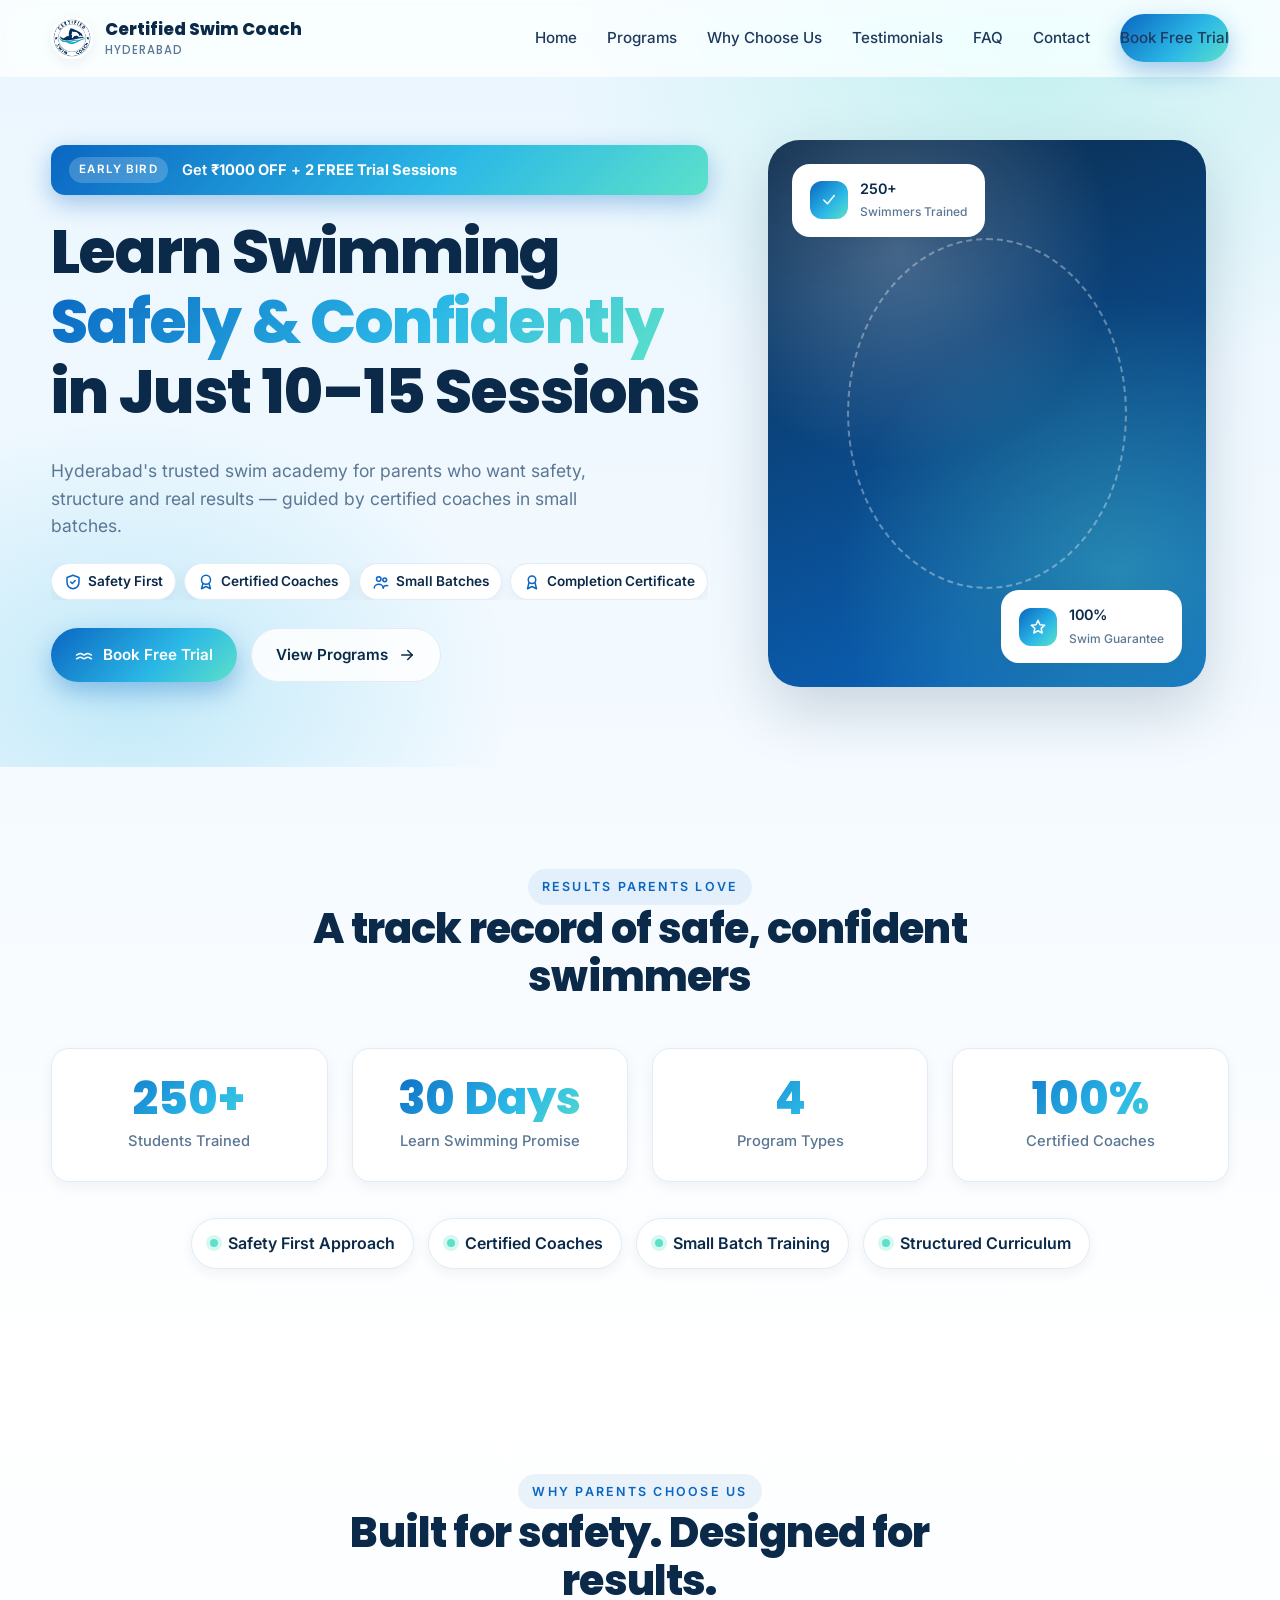
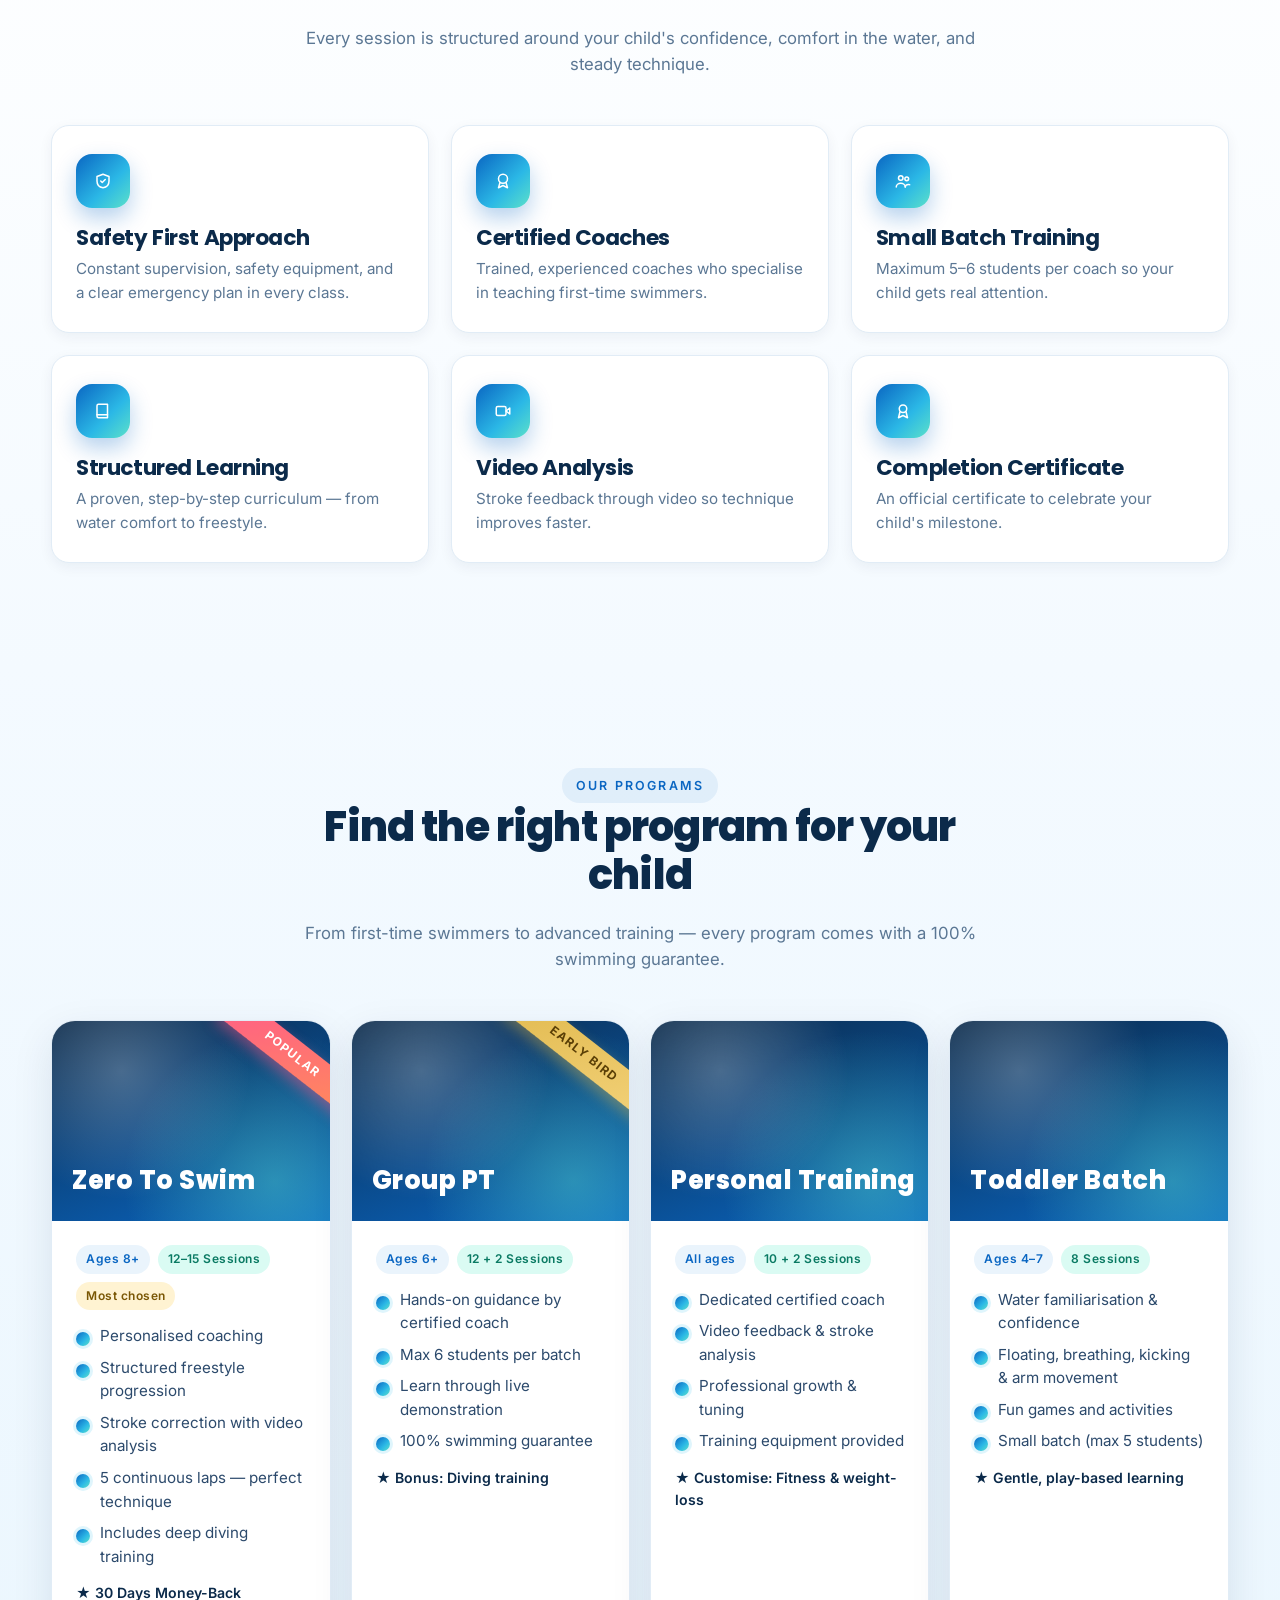
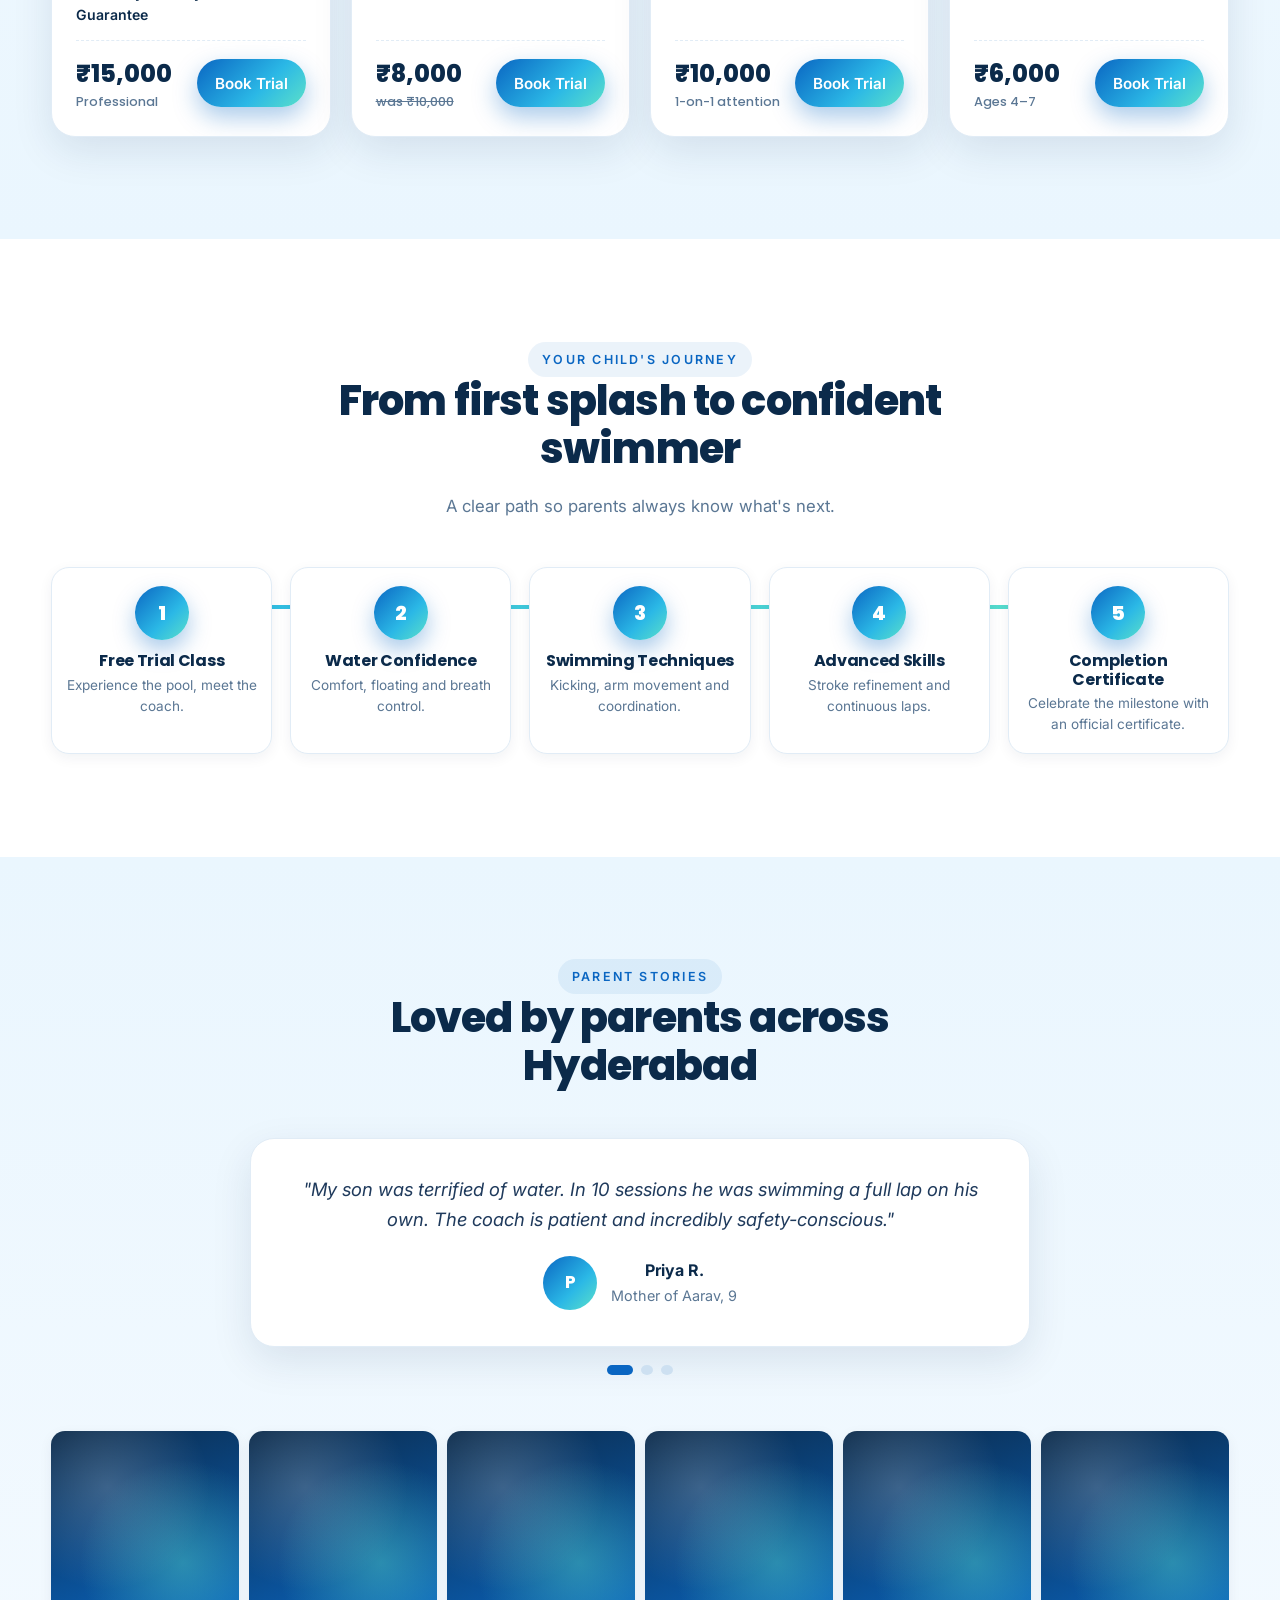
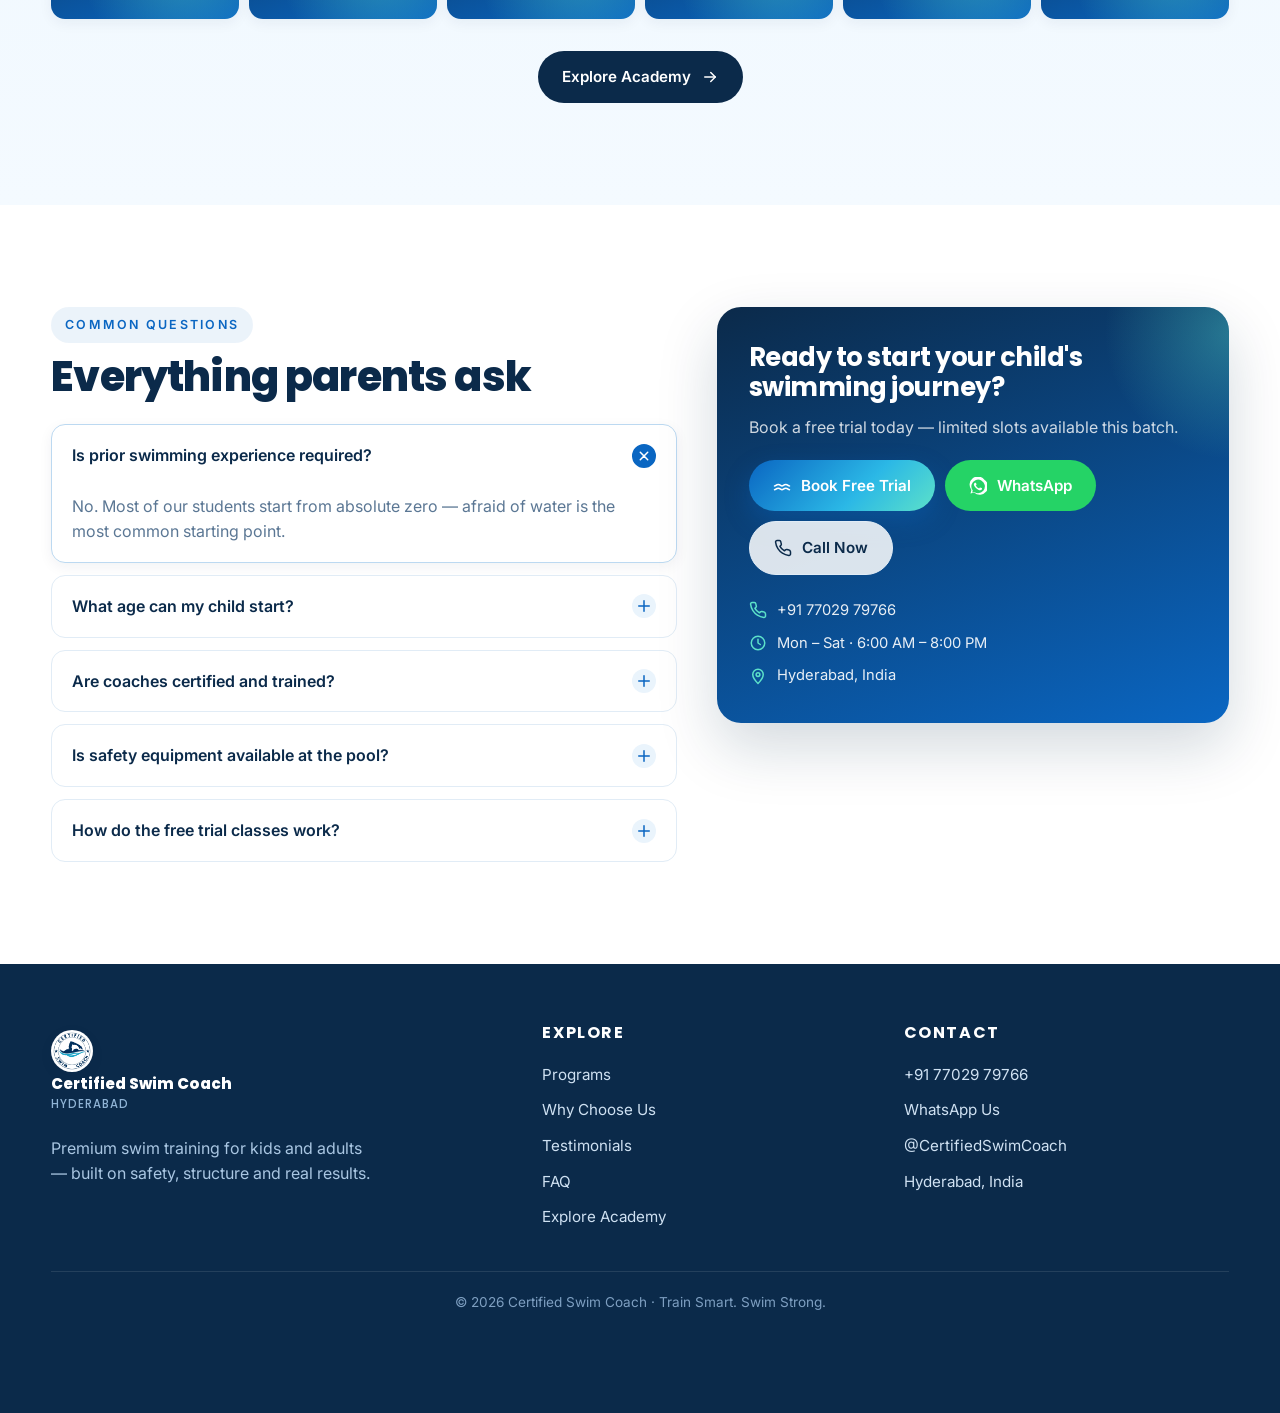
==== index.html @ 38e30f56 "Rebuild of website" ====
<!DOCTYPE html>
<html lang="en">
<head>
  <meta charset="utf-8">
  <meta name="viewport" content="width=device-width, initial-scale=1">
  <title>Certified Swim Coach — Learn Swimming Safely in 10–15 Sessions | Hyderabad</title>
  <meta name="description" content="Hyderabad's trusted swim academy. 250+ swimmers trained. Certified coaches, small batches, safety-first. Book a free trial today.">
  <meta property="og:title" content="Certified Swim Coach — Hyderabad">
  <meta property="og:description" content="Certified coaches. Small batches. Safety first. 100% swimming guarantee. Book a free trial.">
  <meta property="og:type" content="website">
  <link rel="preconnect" href="https://fonts.googleapis.com">
  <link rel="preconnect" href="https://fonts.gstatic.com" crossorigin>
  <link href="https://fonts.googleapis.com/css2?family=Inter:wght@400;500;600;700&family=Poppins:wght@600;700;800;900&display=swap" rel="stylesheet">
  <link rel="stylesheet" href="css/style.css">
</head>
<body>

  <header class="nav">
    <div class="container nav-inner">
      <a href="#top" class="brand">
        <img src="assets/images/logo.jpeg" alt="Certified Swim Coach logo">
        <span>Certified Swim Coach<small>Hyderabad</small></span>
      </a>
      <nav class="nav-links" aria-label="Primary">
        <a href="#top">Home</a>
        <a href="#programs">Programs</a>
        <a href="#why">Why Choose Us</a>
        <a href="#testimonials">Testimonials</a>
        <a href="#faq">FAQ</a>
        <a href="#contact">Contact</a>
        <a href="#" data-open-trial class="btn btn-primary">Book Free Trial</a>
      </nav>
      <button class="nav-toggle" aria-label="Menu"><span></span></button>
    </div>
  </header>

  <section id="top" class="hero">
    <div class="bubbles"></div>
    <div class="container hero-grid">
      <div class="reveal">
        <div class="early-bird">
          <span class="pill">Early Bird</span>
          <span>Get <b>₹1000 OFF</b> + <b>2 FREE Trial Sessions</b></span>
        </div>
        <h1>Learn Swimming <span class="accent">Safely &amp; Confidently</span> in Just 10–15 Sessions</h1>
        <p class="lead">Hyderabad's trusted swim academy for parents who want safety, structure and real results — guided by certified coaches in small batches.</p>
        <div class="hero-trust">
          <span class="trust-chip">
            <svg width="18" height="18" fill="none" stroke="currentColor" stroke-width="2" stroke-linecap="round" stroke-linejoin="round" viewBox="0 0 24 24"><path d="M12 3 4 6v6c0 5 3.4 8.4 8 9 4.6-.6 8-4 8-9V6l-8-3Z"></path><path d="m9 12 2 2 4-4"></path></svg>
            Safety First
          </span>
          <span class="trust-chip">
            <svg width="18" height="18" fill="none" stroke="currentColor" stroke-width="2" stroke-linecap="round" stroke-linejoin="round" viewBox="0 0 24 24"><circle cx="12" cy="9" r="6"></circle><path d="m8 14-2 7 6-3 6 3-2-7"></path></svg>
            Certified Coaches
          </span>
          <span class="trust-chip">
            <svg width="18" height="18" fill="none" stroke="currentColor" stroke-width="2" stroke-linecap="round" stroke-linejoin="round" viewBox="0 0 24 24"><circle cx="9" cy="8" r="3"></circle><circle cx="17" cy="9" r="2.5"></circle><path d="M3 20c0-3 3-5 6-5s6 2 6 5"></path><path d="M15 20c0-2 2-3.5 4-3.5s2 .5 2 .5"></path></svg>
            Small Batches
          </span>
          <span class="trust-chip">
            <svg width="18" height="18" fill="none" stroke="currentColor" stroke-width="2" stroke-linecap="round" stroke-linejoin="round" viewBox="0 0 24 24"><circle cx="12" cy="9" r="5"></circle><path d="m8 13-2 8 6-3 6 3-2-8"></path></svg>
            Completion Certificate
          </span>
        </div>
        <div class="cta-row">
          <a href="#" data-open-trial class="btn btn-primary">
            <svg width="18" height="18" fill="none" stroke="currentColor" stroke-width="2" stroke-linecap="round" stroke-linejoin="round" viewBox="0 0 24 24"><path d="M2 12c2 0 2-2 5-2s3 2 5 2 2-2 5-2 3 2 5 2"></path><path d="M2 17c2 0 2-2 5-2s3 2 5 2 2-2 5-2 3 2 5 2"></path></svg>
            Book Free Trial
          </a>
          <a href="#programs" class="btn btn-ghost">
            View Programs
            <svg width="18" height="18" fill="none" stroke="currentColor" stroke-width="2" stroke-linecap="round" stroke-linejoin="round" viewBox="0 0 24 24"><path d="M5 12h14"></path><path d="m13 6 6 6-6 6"></path></svg>
          </a>
        </div>
      </div>
      <div class="hero-visual reveal" aria-hidden="true">
        <div class="water-ring"></div>
        <div class="badge-float b1">
          <div class="icon">
            <svg width="18" height="18" fill="none" stroke="currentColor" stroke-width="2" stroke-linecap="round" stroke-linejoin="round" viewBox="0 0 24 24"><path d="m5 12 5 5 9-11"></path></svg>
          </div>
          <div>250+<br><small style="color:var(--muted);font-weight:500">Swimmers Trained</small></div>
        </div>
        <div class="badge-float b2">
          <div class="icon">
            <svg width="18" height="18" fill="none" stroke="currentColor" stroke-width="2" stroke-linecap="round" stroke-linejoin="round" viewBox="0 0 24 24"><path d="m12 3 2.6 6 6.4.6-4.8 4.2 1.4 6.2L12 17l-5.6 3 1.4-6.2L3 9.6 9.4 9Z"></path></svg>
          </div>
          <div>100%<br><small style="color:var(--muted);font-weight:500">Swim Guarantee</small></div>
        </div>
      </div>
    </div>
  </section>

  <section class="trust-section">
    <div class="container">
      <div class="section-head reveal">
        <span class="eyebrow">Results parents love</span>
        <h2>A track record of safe, confident swimmers</h2>
      </div>
      <div class="counters">
        <div class="counter">
          <div class="num" data-target="250" data-suffix="+">0</div>
          <div class="lbl">Students Trained</div>
        </div>
        <div class="counter">
          <div class="num" data-target="30" data-suffix=" Days">0</div>
          <div class="lbl">Learn Swimming Promise</div>
        </div>
        <div class="counter">
          <div class="num" data-target="4" data-suffix="">0</div>
          <div class="lbl">Program Types</div>
        </div>
        <div class="counter">
          <div class="num" data-target="100" data-suffix="%">0</div>
          <div class="lbl">Certified Coaches</div>
        </div>
      </div>
      <div class="badges reveal">
        <span class="badge"><span class="dot"></span> Safety First Approach</span>
        <span class="badge"><span class="dot"></span> Certified Coaches</span>
        <span class="badge"><span class="dot"></span> Small Batch Training</span>
        <span class="badge"><span class="dot"></span> Structured Curriculum</span>
      </div>
    </div>
  </section>

  <section id="why" class="features">
    <div class="container">
      <div class="section-head reveal">
        <span class="eyebrow">Why parents choose us</span>
        <h2>Built for safety. Designed for results.</h2>
        <p>Every session is structured around your child's confidence, comfort in the water, and steady technique.</p>
      </div>
      <div class="feature-grid">
        <div class="feature reveal">
          <div class="ico">
            <svg width="18" height="18" fill="none" stroke="currentColor" stroke-width="2" stroke-linecap="round" stroke-linejoin="round" viewBox="0 0 24 24"><path d="M12 3 4 6v6c0 5 3.4 8.4 8 9 4.6-.6 8-4 8-9V6l-8-3Z"></path><path d="m9 12 2 2 4-4"></path></svg>
          </div>
          <h3>Safety First Approach</h3>
          <p>Constant supervision, safety equipment, and a clear emergency plan in every class.</p>
        </div>
        <div class="feature reveal">
          <div class="ico">
            <svg width="18" height="18" fill="none" stroke="currentColor" stroke-width="2" stroke-linecap="round" stroke-linejoin="round" viewBox="0 0 24 24"><circle cx="12" cy="9" r="6"></circle><path d="m8 14-2 7 6-3 6 3-2-7"></path></svg>
          </div>
          <h3>Certified Coaches</h3>
          <p>Trained, experienced coaches who specialise in teaching first-time swimmers.</p>
        </div>
        <div class="feature reveal">
          <div class="ico">
            <svg width="18" height="18" fill="none" stroke="currentColor" stroke-width="2" stroke-linecap="round" stroke-linejoin="round" viewBox="0 0 24 24"><circle cx="9" cy="8" r="3"></circle><circle cx="17" cy="9" r="2.5"></circle><path d="M3 20c0-3 3-5 6-5s6 2 6 5"></path><path d="M15 20c0-2 2-3.5 4-3.5s2 .5 2 .5"></path></svg>
          </div>
          <h3>Small Batch Training</h3>
          <p>Maximum 5–6 students per coach so your child gets real attention.</p>
        </div>
        <div class="feature reveal">
          <div class="ico">
            <svg width="18" height="18" fill="none" stroke="currentColor" stroke-width="2" stroke-linecap="round" stroke-linejoin="round" viewBox="0 0 24 24"><path d="M4 5a2 2 0 0 1 2-2h12v18H6a2 2 0 0 1-2-2Z"></path><path d="M4 17h14"></path></svg>
          </div>
          <h3>Structured Learning</h3>
          <p>A proven, step-by-step curriculum — from water comfort to freestyle.</p>
        </div>
        <div class="feature reveal">
          <div class="ico">
            <svg width="18" height="18" fill="none" stroke="currentColor" stroke-width="2" stroke-linecap="round" stroke-linejoin="round" viewBox="0 0 24 24"><rect x="3" y="6" width="13" height="12" rx="2"></rect><path d="m21 8-5 4 5 4Z"></path></svg>
          </div>
          <h3>Video Analysis</h3>
          <p>Stroke feedback through video so technique improves faster.</p>
        </div>
        <div class="feature reveal">
          <div class="ico">
            <svg width="18" height="18" fill="none" stroke="currentColor" stroke-width="2" stroke-linecap="round" stroke-linejoin="round" viewBox="0 0 24 24"><circle cx="12" cy="9" r="5"></circle><path d="m8 13-2 8 6-3 6 3-2-8"></path></svg>
          </div>
          <h3>Completion Certificate</h3>
          <p>An official certificate to celebrate your child's milestone.</p>
        </div>
      </div>
    </div>
  </section>

  <section id="programs" class="programs">
    <div class="container">
      <div class="section-head reveal">
        <span class="eyebrow">Our programs</span>
        <h2>Find the right program for your child</h2>
        <p>From first-time swimmers to advanced training — every program comes with a 100% swimming guarantee.</p>
      </div>
      <div class="program-grid">
        <article class="program reveal">
          <span class="ribbon popular">Popular</span>
          <div class="media"><span class="label">Zero To Swim</span></div>
          <div class="body">
            <div class="meta">
              <span class="tag">Ages 8+</span>
              <span class="tag mint">12–15 Sessions</span>
              <span class="tag gold">Most chosen</span>
            </div>
            <ul>
              <li>Personalised coaching</li>
              <li>Structured freestyle progression</li>
              <li>Stroke correction with video analysis</li>
              <li>5 continuous laps — perfect technique</li>
              <li>Includes deep diving training</li>
            </ul>
            <p style="margin:0;font-size:.88rem;color:var(--navy);font-weight:600">★ 30 Days Money-Back Guarantee</p>
            <div class="price-row">
              <div class="price">₹15,000<small>Professional</small></div>
              <a href="#" data-open-trial class="btn btn-primary" style="padding:12px 18px">Book Trial</a>
            </div>
          </div>
        </article>
        <article class="program reveal">
          <span class="ribbon">Early Bird</span>
          <div class="media"><span class="label">Group PT</span></div>
          <div class="body">
            <div class="meta">
              <span class="tag">Ages 6+</span>
              <span class="tag mint">12 + 2 Sessions</span>
            </div>
            <ul>
              <li>Hands-on guidance by certified coach</li>
              <li>Max 6 students per batch</li>
              <li>Learn through live demonstration</li>
              <li>100% swimming guarantee</li>
            </ul>
            <p style="margin:0;font-size:.88rem;color:var(--navy);font-weight:600">★ Bonus: Diving training</p>
            <div class="price-row">
              <div class="price">₹8,000<small style="text-decoration:line-through;color:var(--muted)">was ₹10,000</small></div>
              <a href="#" data-open-trial class="btn btn-primary" style="padding:12px 18px">Book Trial</a>
            </div>
          </div>
        </article>
        <article class="program reveal">
          <div class="media"><span class="label">Personal Training</span></div>
          <div class="body">
            <div class="meta">
              <span class="tag">All ages</span>
              <span class="tag mint">10 + 2 Sessions</span>
            </div>
            <ul>
              <li>Dedicated certified coach</li>
              <li>Video feedback &amp; stroke analysis</li>
              <li>Professional growth &amp; tuning</li>
              <li>Training equipment provided</li>
            </ul>
            <p style="margin:0;font-size:.88rem;color:var(--navy);font-weight:600">★ Customise: Fitness &amp; weight-loss</p>
            <div class="price-row">
              <div class="price">₹10,000<small>1-on-1 attention</small></div>
              <a href="#" data-open-trial class="btn btn-primary" style="padding:12px 18px">Book Trial</a>
            </div>
          </div>
        </article>
        <article class="program reveal">
          <div class="media"><span class="label">Toddler Batch</span></div>
          <div class="body">
            <div class="meta">
              <span class="tag">Ages 4–7</span>
              <span class="tag mint">8 Sessions</span>
            </div>
            <ul>
              <li>Water familiarisation &amp; confidence</li>
              <li>Floating, breathing, kicking &amp; arm movement</li>
              <li>Fun games and activities</li>
              <li>Small batch (max 5 students)</li>
            </ul>
            <p style="margin:0;font-size:.88rem;color:var(--navy);font-weight:600">★ Gentle, play-based learning</p>
            <div class="price-row">
              <div class="price">₹6,000<small>Ages 4–7</small></div>
              <a href="#" data-open-trial class="btn btn-primary" style="padding:12px 18px">Book Trial</a>
            </div>
          </div>
        </article>
      </div>
    </div>
  </section>

  <section class="journey">
    <div class="container">
      <div class="section-head reveal">
        <span class="eyebrow">Your child's journey</span>
        <h2>From first splash to confident swimmer</h2>
        <p>A clear path so parents always know what's next.</p>
      </div>
      <div class="timeline">
        <div class="step reveal">
          <div class="num">1</div>
          <h4>Free Trial Class</h4>
          <p>Experience the pool, meet the coach.</p>
        </div>
        <div class="step reveal">
          <div class="num">2</div>
          <h4>Water Confidence</h4>
          <p>Comfort, floating and breath control.</p>
        </div>
        <div class="step reveal">
          <div class="num">3</div>
          <h4>Swimming Techniques</h4>
          <p>Kicking, arm movement and coordination.</p>
        </div>
        <div class="step reveal">
          <div class="num">4</div>
          <h4>Advanced Skills</h4>
          <p>Stroke refinement and continuous laps.</p>
        </div>
        <div class="step reveal">
          <div class="num">5</div>
          <h4>Completion Certificate</h4>
          <p>Celebrate the milestone with an official certificate.</p>
        </div>
      </div>
    </div>
  </section>

  <section id="testimonials" class="social">
    <div class="container">
      <div class="section-head reveal">
        <span class="eyebrow">Parent stories</span>
        <h2>Loved by parents across Hyderabad</h2>
      </div>
      <div class="testi-wrap reveal">
        <div class="testi">
          <p class="quote">"My son was terrified of water. In 10 sessions he was swimming a full lap on his own. The coach is patient and incredibly safety-conscious."</p>
          <div class="who">
            <div class="avatar">P</div>
            <div><b>Priya R.</b><span>Mother of Aarav, 9</span></div>
          </div>
        </div>
        <div class="testi">
          <p class="quote">"The small batch made all the difference. My daughter actually got individual attention every single class."</p>
          <div class="who">
            <div class="avatar">V</div>
            <div><b>Vikram S.</b><span>Father of Ira, 7</span></div>
          </div>
        </div>
        <div class="testi">
          <p class="quote">"I joined the Zero To Swim program at 32 — terrified of deep water. Today I swim 5 laps confidently. Highly recommended."</p>
          <div class="who">
            <div class="avatar">S</div>
            <div><b>Sneha M.</b><span>Adult learner</span></div>
          </div>
        </div>
        <div class="testi-dots">
          <button aria-label="Slide 1"></button>
          <button aria-label="Slide 2"></button>
          <button aria-label="Slide 3"></button>
        </div>
      </div>
      <div class="gallery">
        <div class="tile reveal"></div>
        <div class="tile reveal"></div>
        <div class="tile reveal"></div>
        <div class="tile reveal"></div>
        <div class="tile reveal"></div>
        <div class="tile reveal"></div>
      </div>
      <div class="gallery-cta reveal">
        <a href="explore.html" class="btn btn-dark">
          Explore Academy
          <svg width="18" height="18" fill="none" stroke="currentColor" stroke-width="2" stroke-linecap="round" stroke-linejoin="round" viewBox="0 0 24 24"><path d="M5 12h14"></path><path d="m13 6 6 6-6 6"></path></svg>
        </a>
      </div>
    </div>
  </section>

  <section id="faq" class="final">
    <div class="container final-grid">
      <div class="reveal">
        <span class="eyebrow">Common questions</span>
        <h2 style="margin-top:10px">Everything parents ask</h2>
        <div class="faq" style="margin-top:24px">
          <div class="faq-item open">
            <button class="faq-q">Is prior swimming experience required? <span class="chev"><svg width="18" height="18" fill="none" stroke="currentColor" stroke-width="2" stroke-linecap="round" stroke-linejoin="round" viewBox="0 0 24 24"><path d="M12 5v14M5 12h14"></path></svg></span></button>
            <div class="faq-a"><p style="margin:8px 0 0">No. Most of our students start from absolute zero — afraid of water is the most common starting point.</p></div>
          </div>
          <div class="faq-item">
            <button class="faq-q">What age can my child start? <span class="chev"><svg width="18" height="18" fill="none" stroke="currentColor" stroke-width="2" stroke-linecap="round" stroke-linejoin="round" viewBox="0 0 24 24"><path d="M12 5v14M5 12h14"></path></svg></span></button>
            <div class="faq-a"><p style="margin:8px 0 0">Children can start from age 4 in our Toddler Batch. Group PT is suitable from age 6+.</p></div>
          </div>
          <div class="faq-item">
            <button class="faq-q">Are coaches certified and trained? <span class="chev"><svg width="18" height="18" fill="none" stroke="currentColor" stroke-width="2" stroke-linecap="round" stroke-linejoin="round" viewBox="0 0 24 24"><path d="M12 5v14M5 12h14"></path></svg></span></button>
            <div class="faq-a"><p style="margin:8px 0 0">Yes — all coaches are certified, experienced, and trained in safety and rescue protocols.</p></div>
          </div>
          <div class="faq-item">
            <button class="faq-q">Is safety equipment available at the pool? <span class="chev"><svg width="18" height="18" fill="none" stroke="currentColor" stroke-width="2" stroke-linecap="round" stroke-linejoin="round" viewBox="0 0 24 24"><path d="M12 5v14M5 12h14"></path></svg></span></button>
            <div class="faq-a"><p style="margin:8px 0 0">Yes. Floats, kickboards, stretcher support and constant supervision are part of every session.</p></div>
          </div>
          <div class="faq-item">
            <button class="faq-q">How do the free trial classes work? <span class="chev"><svg width="18" height="18" fill="none" stroke="currentColor" stroke-width="2" stroke-linecap="round" stroke-linejoin="round" viewBox="0 0 24 24"><path d="M12 5v14M5 12h14"></path></svg></span></button>
            <div class="faq-a"><p style="margin:8px 0 0">Book a slot, come to the pool, meet the coach. Two free trials let you decide before enrolling.</p></div>
          </div>
        </div>
      </div>
      <div id="contact" class="cta-card reveal">
        <h3>Ready to start your child's swimming journey?</h3>
        <p>Book a free trial today — limited slots available this batch.</p>
        <div class="actions">
          <a href="#" data-open-trial class="btn btn-primary">
            <svg width="18" height="18" fill="none" stroke="currentColor" stroke-width="2" stroke-linecap="round" stroke-linejoin="round" viewBox="0 0 24 24"><path d="M2 12c2 0 2-2 5-2s3 2 5 2 2-2 5-2 3 2 5 2"></path><path d="M2 17c2 0 2-2 5-2s3 2 5 2 2-2 5-2 3 2 5 2"></path></svg>
            Book Free Trial
          </a>
          <a href="https://wa.me/917702979766?text=Hi!%20I'd%20like%20to%20book%20a%20free%20trial%20swim%20class." target="_blank" rel="noreferrer" class="btn btn-wa">
            <svg viewBox="0 0 24 24" width="18" height="18" fill="currentColor"><path d="M20.5 3.5A11 11 0 0 0 3.2 17.2L2 22l4.9-1.3A11 11 0 1 0 20.5 3.5Zm-8.5 18a9 9 0 0 1-4.6-1.3l-.3-.2-2.9.8.8-2.8-.2-.3A9 9 0 1 1 12 21.5Zm5-6.6c-.3-.1-1.6-.8-1.9-.9-.2-.1-.4-.1-.6.1-.2.3-.7.9-.8 1-.2.2-.3.2-.6 0-.3-.1-1.2-.4-2.3-1.4-.9-.8-1.4-1.7-1.6-2-.2-.3 0-.5.1-.6.1-.1.3-.3.4-.5.1-.2.2-.3.3-.5.1-.2 0-.4 0-.5l-.7-1.7c-.2-.4-.4-.4-.6-.4h-.5c-.2 0-.5.1-.7.4-.3.3-1 .9-1 2.2 0 1.3 1 2.6 1.1 2.7.1.2 2 3 4.7 4.1 1.6.7 2.3.7 3.1.6.5-.1 1.6-.7 1.8-1.3.2-.6.2-1.1.2-1.2-.1-.1-.3-.2-.5-.3Z"></path></svg>
            WhatsApp
          </a>
          <a href="tel:+917702979766" class="btn btn-ghost">
            <svg width="18" height="18" fill="none" stroke="currentColor" stroke-width="2" stroke-linecap="round" stroke-linejoin="round" viewBox="0 0 24 24"><path d="M22 16.9v3a2 2 0 0 1-2.2 2 19.8 19.8 0 0 1-8.6-3.1 19.5 19.5 0 0 1-6-6A19.8 19.8 0 0 1 2.1 4.2 2 2 0 0 1 4.1 2h3a2 2 0 0 1 2 1.7c.1.9.3 1.8.6 2.7a2 2 0 0 1-.5 2.1L7.9 9.8a16 16 0 0 0 6 6l1.3-1.3a2 2 0 0 1 2.1-.5c.9.3 1.8.5 2.7.6a2 2 0 0 1 1.7 2Z"></path></svg>
            Call Now
          </a>
        </div>
        <div class="info">
          <div>
            <svg width="18" height="18" fill="none" stroke="currentColor" stroke-width="2" stroke-linecap="round" stroke-linejoin="round" viewBox="0 0 24 24"><path d="M22 16.9v3a2 2 0 0 1-2.2 2 19.8 19.8 0 0 1-8.6-3.1 19.5 19.5 0 0 1-6-6A19.8 19.8 0 0 1 2.1 4.2 2 2 0 0 1 4.1 2h3a2 2 0 0 1 2 1.7c.1.9.3 1.8.6 2.7a2 2 0 0 1-.5 2.1L7.9 9.8a16 16 0 0 0 6 6l1.3-1.3a2 2 0 0 1 2.1-.5c.9.3 1.8.5 2.7.6a2 2 0 0 1 1.7 2Z"></path></svg>
            +91 77029 79766
          </div>
          <div>
            <svg width="18" height="18" fill="none" stroke="currentColor" stroke-width="2" stroke-linecap="round" stroke-linejoin="round" viewBox="0 0 24 24"><circle cx="12" cy="12" r="9"></circle><path d="M12 7v5l3 2"></path></svg>
            Mon – Sat · 6:00 AM – 8:00 PM
          </div>
          <div>
            <svg width="18" height="18" fill="none" stroke="currentColor" stroke-width="2" stroke-linecap="round" stroke-linejoin="round" viewBox="0 0 24 24"><path d="M12 22s7-7 7-12a7 7 0 0 0-14 0c0 5 7 12 7 12Z"></path><circle cx="12" cy="10" r="2.5"></circle></svg>
            Hyderabad, India
          </div>
        </div>
      </div>
    </div>
  </section>

  <footer class="footer">
    <div class="container">
      <div class="footer-grid">
        <div>
          <a href="#top" class="brand">
            <img src="assets/images/logo.jpeg" alt="">
            <span>Certified Swim Coach<small>Hyderabad</small></span>
          </a>
          <p style="margin-top:16px;color:#a9c6e2;max-width:320px">Premium swim training for kids and adults — built on safety, structure and real results.</p>
        </div>
        <div>
          <h4>Explore</h4>
          <a href="#programs">Programs</a>
          <a href="#why">Why Choose Us</a>
          <a href="#testimonials">Testimonials</a>
          <a href="#faq">FAQ</a>
          <a href="explore.html">Explore Academy</a>
        </div>
        <div>
          <h4>Contact</h4>
          <a href="tel:+917702979766">+91 77029 79766</a>
          <a href="https://wa.me/917702979766?text=Hi!%20I'd%20like%20to%20book%20a%20free%20trial%20swim%20class." target="_blank" rel="noreferrer">WhatsApp Us</a>
          <a href="https://instagram.com/certifiedswimcoach" target="_blank" rel="noreferrer">@CertifiedSwimCoach</a>
          <a href="#contact">Hyderabad, India</a>
        </div>
      </div>
      <div class="legal">© 2026 Certified Swim Coach · Train Smart. Swim Strong.</div>
    </div>
  </footer>

  <div class="mobile-cta">
    <a href="#" data-open-trial class="m-trial">
      <svg width="18" height="18" fill="none" stroke="currentColor" stroke-width="2" stroke-linecap="round" stroke-linejoin="round" viewBox="0 0 24 24"><path d="M2 12c2 0 2-2 5-2s3 2 5 2 2-2 5-2 3 2 5 2"></path><path d="M2 17c2 0 2-2 5-2s3 2 5 2 2-2 5-2 3 2 5 2"></path></svg>
      Book Trial
    </a>
    <a href="https://wa.me/917702979766?text=Hi!%20I'd%20like%20to%20book%20a%20free%20trial%20swim%20class." target="_blank" rel="noreferrer" class="m-wa">
      <svg viewBox="0 0 24 24" width="18" height="18" fill="currentColor"><path d="M20.5 3.5A11 11 0 0 0 3.2 17.2L2 22l4.9-1.3A11 11 0 1 0 20.5 3.5Zm-8.5 18a9 9 0 0 1-4.6-1.3l-.3-.2-2.9.8.8-2.8-.2-.3A9 9 0 1 1 12 21.5Zm5-6.6c-.3-.1-1.6-.8-1.9-.9-.2-.1-.4-.1-.6.1-.2.3-.7.9-.8 1-.2.2-.3.2-.6 0-.3-.1-1.2-.4-2.3-1.4-.9-.8-1.4-1.7-1.6-2-.2-.3 0-.5.1-.6.1-.1.3-.3.4-.5.1-.2.2-.3.3-.5.1-.2 0-.4 0-.5l-.7-1.7c-.2-.4-.4-.4-.6-.4h-.5c-.2 0-.5.1-.7.4-.3.3-1 .9-1 2.2 0 1.3 1 2.6 1.1 2.7.1.2 2 3 4.7 4.1 1.6.7 2.3.7 3.1.6.5-.1 1.6-.7 1.8-1.3.2-.6.2-1.1.2-1.2-.1-.1-.3-.2-.5-.3Z"></path></svg>
      WhatsApp
    </a>
    <a href="tel:+917702979766" class="m-call">
      <svg width="18" height="18" fill="none" stroke="currentColor" stroke-width="2" stroke-linecap="round" stroke-linejoin="round" viewBox="0 0 24 24"><path d="M22 16.9v3a2 2 0 0 1-2.2 2 19.8 19.8 0 0 1-8.6-3.1 19.5 19.5 0 0 1-6-6A19.8 19.8 0 0 1 2.1 4.2 2 2 0 0 1 4.1 2h3a2 2 0 0 1 2 1.7c.1.9.3 1.8.6 2.7a2 2 0 0 1-.5 2.1L7.9 9.8a16 16 0 0 0 6 6l1.3-1.3a2 2 0 0 1 2.1-.5c.9.3 1.8.5 2.7.6a2 2 0 0 1 1.7 2Z"></path></svg>
      Call
    </a>
  </div>

  <div class="modal" id="trial-modal" role="dialog" aria-modal="true">
    <div class="modal-card">
      <button class="x" aria-label="Close">
        <svg width="18" height="18" fill="none" stroke="currentColor" stroke-width="2" stroke-linecap="round" stroke-linejoin="round" viewBox="0 0 24 24"><path d="M6 6l12 12M18 6 6 18"></path></svg>
      </button>
      <span class="eyebrow">Free trial</span>
      <h3 style="margin-top:8px">Book your free trial</h3>
      <p>Fill in details — we'll confirm your slot on WhatsApp within an hour.</p>
      <form id="trial-form">
        <div class="field">
          <label>Parent / Swimmer name</label>
          <input required placeholder="Full name" name="name">
        </div>
        <div class="field">
          <label>Phone</label>
          <input required placeholder="+91 …" name="phone">
        </div>
        <div class="field">
          <label>Program</label>
          <select name="program">
            <option>Zero To Swim</option>
            <option selected>Group PT</option>
            <option>Personal Training</option>
            <option>Toddler Batch</option>
          </select>
        </div>
        <div class="field">
          <label>Preferred date</label>
          <input type="date" required name="date">
        </div>
        <button type="submit" class="btn btn-primary" style="width:100%">Confirm on WhatsApp</button>
      </form>
    </div>
  </div>

  <script src="js/icons.js"></script>
  <script src="js/script.js"></script>
</body>
</html>
---- css/style.css ----
:root{--navy:#0b2a4a;--navy-700:#103a64;--blue:#0a66c2;--blue-600:#0a78d9;--aqua:#2bb8e6;--mint:#5ce1c9;--gold:#e0b84c;--bg:#f4faff;--bg-2:#e6f4fd;--white:#fff;--ink:#0b2a4a;--muted:#5b7794;--line:#e1ecf6;--shadow-sm:0 4px 14px #0b2a4a0f;--shadow:0 14px 40px #0b2a4a1a;--shadow-lg:0 24px 60px #0b2a4a2e;--radius:18px;--radius-lg:24px;--grad-water:linear-gradient(135deg,#0a66c2 0%,#2bb8e6 60%,#5ce1c9 100%);--grad-deep:linear-gradient(160deg,#0b2a4a 0%,#0a66c2 100%);--grad-soft:linear-gradient(180deg,#f4faff 0%,#e6f4fd 100%);--grad-gold:linear-gradient(135deg,#e0b84c,#f3d27a)}*,:before,:after{box-sizing:border-box}html,body{margin:0;padding:0}html{scroll-behavior:smooth}body{color:var(--ink);background:var(--white);-webkit-font-smoothing:antialiased;text-rendering:optimizelegibility;font-family:Inter,system-ui,-apple-system,Segoe UI,Roboto,sans-serif;line-height:1.55}img{max-width:100%;display:block}a{color:inherit;text-decoration:none}button{font:inherit;cursor:pointer;color:inherit;background:0 0;border:0}h1,h2,h3,h4{color:var(--navy);letter-spacing:-.02em;margin:0 0 .5em;font-family:Poppins,sans-serif;line-height:1.15}h1{font-size:clamp(2.1rem,5.4vw,3.8rem);font-weight:800}h2{font-size:clamp(1.7rem,3.8vw,2.6rem);font-weight:800}h3{font-size:clamp(1.15rem,2vw,1.35rem);font-weight:700}p{color:var(--muted);margin:0 0 1em}.container{width:min(1180px,92%);margin-inline:auto}section{padding:clamp(56px,8vw,110px) 0;position:relative}.eyebrow{letter-spacing:.18em;text-transform:uppercase;color:var(--blue);background:#0a66c214;border-radius:999px;align-items:center;gap:8px;padding:8px 14px;font-size:.78rem;font-weight:600;display:inline-flex}.section-head{text-align:center;max-width:720px;margin:0 auto 48px}.section-head p{font-size:1.05rem}.nav{z-index:60;-webkit-backdrop-filter:saturate(180%)blur(14px);backdrop-filter:saturate(180%)blur(14px);background:#ffffffc7;border-bottom:1px solid #0000;transition:background .25s,border-color .25s,box-shadow .25s,padding .25s;position:fixed;inset:0 0 auto}.nav.scrolled{border-bottom-color:var(--line);background:#ffffffeb;box-shadow:0 6px 20px #0b2a4a0f}.nav-inner{justify-content:space-between;align-items:center;padding:14px 0;display:flex}.brand{color:var(--navy);align-items:center;gap:12px;font-family:Poppins;font-size:1.05rem;font-weight:800;display:flex}.brand img{object-fit:cover;width:42px;height:42px;box-shadow:var(--shadow-sm);border-radius:50%}.brand small{color:var(--muted);letter-spacing:.08em;text-transform:uppercase;font-size:.72rem;font-weight:500;display:block}.nav-links{align-items:center;gap:30px;display:flex}.nav-links a{color:#1f3a5c;padding:6px 0;font-size:.95rem;font-weight:500;position:relative}.nav-links a:hover{color:var(--blue)}.nav-links a:after{content:"";background:var(--grad-water);transform-origin:100%;height:2px;transition:transform .3s;position:absolute;bottom:-2px;left:0;right:0;transform:scaleX(0)}.nav-links a:hover:after{transform-origin:0;transform:scaleX(1)}.btn{white-space:nowrap;border-radius:999px;justify-content:center;align-items:center;gap:10px;min-height:48px;padding:14px 24px;font-size:.95rem;font-weight:600;transition:transform .2s,box-shadow .2s,background .2s,color .2s;display:inline-flex}.btn-primary{background:var(--grad-water);color:#fff;box-shadow:0 10px 24px #0a66c259}.btn-primary:hover{transform:translateY(-2px);box-shadow:0 16px 32px #0a66c273}.btn-ghost{color:var(--navy);border:1px solid var(--line);background:#ffffffd9}.btn-ghost:hover{background:#fff;transform:translateY(-2px)}.btn-dark{background:var(--navy);color:#fff}.btn-dark:hover{background:var(--navy-700);transform:translateY(-2px)}.btn-wa{color:#fff;background:#25d366}.btn-wa:hover{background:#1eba57;transform:translateY(-2px)}.nav-toggle{border:1px solid var(--line);background:#fff;border-radius:12px;justify-content:center;align-items:center;width:44px;height:44px;display:none}.nav-toggle span{background:var(--navy);width:22px;height:2px;transition:all .3s;display:block;position:relative}.nav-toggle span:before,.nav-toggle span:after{content:"";background:var(--navy);height:2px;transition:all .3s;position:absolute;left:0;right:0}.nav-toggle span:before{top:-7px}.nav-toggle span:after{top:7px}.nav.open .nav-toggle span{background:0 0}.nav.open .nav-toggle span:before{top:0;transform:rotate(45deg)}.nav.open .nav-toggle span:after{top:0;transform:rotate(-45deg)}@media(max-width:960px){.nav-toggle{display:flex}.nav-links{border-bottom:1px solid var(--line);opacity:0;pointer-events:none;box-shadow:var(--shadow);background:#fff;flex-direction:column;align-items:stretch;gap:0;padding:8px 5%;transition:all .25s;position:absolute;top:100%;left:0;right:0;transform:translateY(-12px)}.nav-links a{border-bottom:1px solid var(--line);padding:14px 6px}.nav-links a:last-of-type{border-bottom:0}.nav-links .btn{margin:12px 0 16px}.nav.open .nav-links{opacity:1;pointer-events:auto;transform:translateY(0)}}.hero{background:radial-gradient(60% 70% at 80% 10%,#5ce1c940,#0000 60%),radial-gradient(50% 60% at 10% 90%,#2bb8e640,#0000 60%),linear-gradient(#eaf6fe,#f4faff);padding-top:140px;padding-bottom:80px;overflow:hidden}.hero-grid{grid-template-columns:1.05fr .95fr;align-items:center;gap:60px;display:grid}@media(max-width:900px){.hero-grid{grid-template-columns:1fr;gap:40px}.hero{padding-top:110px}}.hero h1 span.accent{background:var(--grad-water);color:#0000;-webkit-background-clip:text;background-clip:text}.hero .lead{max-width:560px;font-size:1.1rem}.hero-trust{-webkit-overflow-scrolling:touch;scrollbar-width:none;flex-wrap:nowrap;gap:8px;margin:24px 0 28px;display:flex;overflow-x:auto}.hero-trust::-webkit-scrollbar{display:none}.trust-chip{border:1px solid var(--line);color:var(--navy);box-shadow:var(--shadow-sm);white-space:nowrap;background:#fff;border-radius:999px;flex:none;align-items:center;gap:6px;padding:7px 12px;font-size:clamp(.7rem,1.1vw,.85rem);font-weight:600;display:inline-flex}.trust-chip svg{color:var(--blue)}.early-bird{background:var(--grad-water);color:#fff;border-radius:14px;align-items:center;gap:14px;margin-bottom:22px;padding:12px 18px;font-size:.92rem;font-weight:600;display:flex;box-shadow:0 8px 24px #0a66c259}.early-bird .pill{color:#fff;letter-spacing:.1em;text-transform:uppercase;-webkit-backdrop-filter:blur(4px);backdrop-filter:blur(4px);background:#fff3;border-radius:999px;padding:4px 10px;font-size:.72rem}.cta-row{flex-wrap:wrap;gap:14px;display:flex}.hero-visual{aspect-ratio:4/5;background:var(--grad-deep);box-shadow:var(--shadow-lg);border-radius:32px;position:relative;overflow:hidden}.hero-visual:before{content:"";background:radial-gradient(circle at 30% 20%,#ffffff40,#0000 40%),radial-gradient(circle at 80% 80%,#5ce1c959,#0000 50%);position:absolute;inset:0}.hero-visual .badge-float{color:var(--navy);box-shadow:var(--shadow);background:#fff;border-radius:18px;align-items:center;gap:12px;padding:14px 18px;font-size:.9rem;font-weight:600;display:flex;position:absolute}.badge-float.b1{top:24px;left:24px}.badge-float.b2{bottom:24px;right:24px}.badge-float .icon{background:var(--grad-water);color:#fff;border-radius:12px;place-items:center;width:38px;height:38px;display:grid}.hero-visual .water-ring{border:2px dashed #ffffff59;border-radius:50%;animation:30s linear infinite spin;position:absolute;inset:18%}@keyframes spin{to{transform:rotate(360deg)}}.bubbles{pointer-events:none;position:absolute;inset:0;overflow:hidden}.bubble{opacity:.6;background:radial-gradient(circle at 30% 30%,#ffffffe6,#5ce1c940);border-radius:50%;animation:linear infinite float;position:absolute;bottom:-40px}@keyframes float{0%{opacity:0;transform:translateY(0)scale(1)}10%{opacity:.6}to{opacity:0;transform:translateY(-120vh)scale(1.2)}}.wave{width:100%;height:60px;display:block}.trust-section{background:linear-gradient(#f4faff,#fff)}.counters{grid-template-columns:repeat(4,1fr);gap:24px;margin-bottom:36px;display:grid}@media(max-width:780px){.counters{grid-template-columns:repeat(2,1fr)}}.counter{border:1px solid var(--line);border-radius:var(--radius);text-align:center;box-shadow:var(--shadow-sm);background:#fff;padding:28px 22px}.counter .num{background:var(--grad-water);color:#0000;-webkit-background-clip:text;background-clip:text;font-family:Poppins;font-size:clamp(2rem,4vw,2.8rem);font-weight:800;line-height:1}.counter .lbl{color:var(--muted);margin-top:8px;font-size:.92rem;font-weight:500}.badges{flex-wrap:wrap;justify-content:center;gap:14px;display:flex}.badge{border:1px solid var(--line);color:var(--navy);box-shadow:var(--shadow-sm);background:#fff;border-radius:999px;align-items:center;gap:10px;padding:12px 18px;font-weight:600;display:inline-flex}.badge .dot{background:var(--mint);border-radius:50%;width:8px;height:8px;box-shadow:0 0 0 4px #5ce1c940}.features{background:linear-gradient(#fff,#f4faff)}.feature-grid{grid-template-columns:repeat(3,1fr);gap:22px;display:grid}@media(max-width:900px){.feature-grid{grid-template-columns:repeat(2,1fr)}}@media(max-width:560px){.feature-grid{grid-template-columns:1fr}}.feature{border:1px solid var(--line);border-radius:var(--radius);box-shadow:var(--shadow-sm);background:#fff;padding:28px 24px;transition:transform .3s,box-shadow .3s,border-color .3s;position:relative;overflow:hidden}.feature:after{content:"";background:var(--grad-water);opacity:0;border-radius:50%;width:200px;height:200px;transition:opacity .35s;position:absolute;inset:auto -40% -60% auto}.feature:hover{box-shadow:var(--shadow);border-color:#cfe3f5;transform:translateY(-6px)}.feature:hover:after{opacity:.08}.feature .ico{background:var(--grad-water);color:#fff;border-radius:16px;place-items:center;width:54px;height:54px;margin-bottom:18px;display:grid;box-shadow:0 10px 22px #0a66c24d}.feature h3{margin-bottom:6px}.feature p{margin:0;font-size:.95rem}.programs{background:linear-gradient(#f4faff,#eaf6fe)}.program-grid{grid-template-columns:repeat(4,1fr);gap:20px;display:grid}@media(max-width:1100px){.program-grid{grid-template-columns:repeat(2,1fr)}}@media(max-width:640px){.program-grid{grid-template-columns:1fr}}.program{border-radius:var(--radius-lg);box-shadow:var(--shadow);border:1px solid var(--line);background:#fff;flex-direction:column;transition:transform .3s,box-shadow .3s;display:flex;position:relative;overflow:hidden}.program:hover{box-shadow:var(--shadow-lg);transform:translateY(-4px)}.program .media{background:var(--grad-deep);height:200px;position:relative;overflow:hidden}.program .media:before{content:"";background:radial-gradient(circle at 25% 25%,#ffffff40,#0000 50%),radial-gradient(circle at 80% 80%,#5ce1c966,#0000 55%);position:absolute;inset:0}.program .media .label{color:#fff;letter-spacing:.02em;font-family:Poppins;font-size:1.6rem;font-weight:800;position:absolute;bottom:20px;left:20px}.program .body{flex-direction:column;flex:1;gap:14px;padding:24px;display:flex}.program .meta{flex-wrap:wrap;gap:8px;display:flex}.tag{color:var(--blue);letter-spacing:.04em;background:#eaf4fc;border-radius:999px;padding:5px 10px;font-size:.75rem;font-weight:600}.tag.gold{color:#7a5705;background:#fff3d2}.tag.mint{color:#0a7a63;background:#dafbf3}.program ul{flex-direction:column;gap:8px;margin:0;padding:0;list-style:none;display:flex}.program ul li{color:#2c4a6c;padding-left:24px;font-size:.95rem;position:relative}.program ul li:before{content:"";background:var(--grad-water);border-radius:50%;width:14px;height:14px;position:absolute;top:8px;left:0;box-shadow:0 0 0 3px #2bb8e626}.program .price-row{border-top:1px dashed var(--line);justify-content:space-between;align-items:center;margin-top:auto;padding-top:14px;display:flex}.program .price{color:var(--navy);font-family:Poppins;font-size:1.5rem;font-weight:800}.program .price small{color:var(--muted);font-size:.8rem;font-weight:500;display:block}.ribbon{background:var(--grad-gold);color:#5a3f06;letter-spacing:.1em;text-transform:uppercase;z-index:2;padding:6px 50px;font-size:.75rem;font-weight:700;position:absolute;top:18px;right:-46px;transform:rotate(38deg);box-shadow:0 6px 14px #e0b84c66}.ribbon.popular{color:#fff;background:linear-gradient(135deg,#ff5b8a,#ff8b5b);box-shadow:0 6px 14px #ff5b8a73}.journey{background:#fff}.timeline{grid-template-columns:repeat(5,1fr);gap:18px;display:grid;position:relative}.timeline:before{content:"";z-index:0;background:linear-gradient(90deg,#2bb8e6,#5ce1c9);border-radius:4px;height:4px;position:absolute;top:38px;left:6%;right:6%}@media(max-width:820px){.timeline{grid-template-columns:1fr;gap:22px}.timeline:before{width:4px;height:auto;inset:0 auto 0 38px}}.step{text-align:center;border-radius:var(--radius);border:1px solid var(--line);box-shadow:var(--shadow-sm);z-index:1;background:#fff;padding:18px 14px;position:relative}@media(max-width:820px){.step{text-align:left;min-height:80px;padding-left:80px}}.step .num{background:var(--grad-water);color:#fff;border-radius:50%;place-items:center;width:54px;height:54px;margin:0 auto 12px;font-family:Poppins;font-size:1.25rem;font-weight:800;display:grid;box-shadow:0 10px 22px #0a66c259}@media(max-width:820px){.step .num{margin:0;position:absolute;top:14px;left:14px}}.step h4{color:var(--navy);margin:0 0 4px;font-family:Poppins;font-weight:700}.step p{color:var(--muted);margin:0;font-size:.85rem}.social{background:linear-gradient(#eaf6fe,#f4faff)}.testi-wrap{max-width:780px;margin:0 auto;position:relative}.testi{border:1px solid var(--line);border-radius:var(--radius-lg);box-shadow:var(--shadow);text-align:center;background:#fff;padding:36px 32px}.testi .quote{color:#1f3a5c;margin-bottom:22px;font-size:1.15rem;font-style:italic;line-height:1.6}.testi .who{justify-content:center;align-items:center;gap:14px;display:flex}.testi .avatar{background:var(--grad-water);color:#fff;border-radius:50%;place-items:center;width:54px;height:54px;font-family:Poppins;font-size:1.1rem;font-weight:700;display:grid}.testi .who b{color:var(--navy);display:block}.testi .who span{color:var(--muted);font-size:.9rem}.testi-dots{justify-content:center;gap:8px;margin-top:18px;display:flex}.testi-dots button{background:#cde0f1;border-radius:50%;width:10px;height:10px;transition:all .2s}.testi-dots button.active{background:var(--blue);border-radius:999px;width:26px}.gallery{grid-template-columns:repeat(6,1fr);gap:10px;margin-top:56px;display:grid}@media(max-width:820px){.gallery{grid-template-columns:repeat(3,1fr)}}.tile{aspect-ratio:1;background:var(--grad-deep);box-shadow:var(--shadow-sm);border-radius:14px;transition:transform .3s;position:relative;overflow:hidden}.tile:hover{transform:scale(1.04)}.tile:before{content:"";background:radial-gradient(circle at 30% 30%,#fff3,#0000 55%),radial-gradient(circle at 70% 70%,#5ce1c966,#0000 55%);position:absolute;inset:0}.gallery-cta{text-align:center;margin-top:32px}.final{background:#fff}.final-grid{grid-template-columns:1.1fr .9fr;align-items:start;gap:40px;display:grid}@media(max-width:900px){.final-grid{grid-template-columns:1fr}}.faq{flex-direction:column;gap:12px;display:flex}.faq-item{border:1px solid var(--line);background:#fff;border-radius:14px;transition:box-shadow .25s,border-color .25s;overflow:hidden}.faq-item.open{box-shadow:var(--shadow-sm);border-color:#bcd9f1}.faq-q{text-align:left;width:100%;color:var(--navy);justify-content:space-between;align-items:center;gap:14px;padding:18px 20px;font-size:1rem;font-weight:600;display:flex}.faq-q .chev{width:24px;height:24px;color:var(--blue);background:#eaf4fc;border-radius:50%;place-items:center;transition:transform .25s;display:grid}.faq-item.open .chev{background:var(--blue);color:#fff;transform:rotate(45deg)}.faq-a{max-height:0;color:var(--muted);padding:0 20px;transition:max-height .3s;overflow:hidden}.faq-item.open .faq-a{max-height:300px;padding-bottom:18px}.cta-card{background:var(--grad-deep);color:#fff;border-radius:var(--radius-lg);box-shadow:var(--shadow-lg);padding:36px 32px;position:relative;overflow:hidden}.cta-card:before{content:"";background:radial-gradient(circle,#5ce1c959,#0000 60%);border-radius:50%;width:300px;height:300px;position:absolute;inset:-30% -30% auto auto}.cta-card h3{color:#fff;font-size:1.6rem}.cta-card p{color:#fffc}.cta-card .actions{flex-wrap:wrap;gap:10px;margin:20px 0 24px;display:flex;position:relative}.cta-card .info{color:#ffffffe6;gap:10px;font-size:.92rem;display:grid;position:relative}.cta-card .info div{align-items:center;gap:10px;display:flex}.cta-card .info svg{color:var(--mint)}.footer{background:var(--navy);color:#cfe1f2;padding:60px 0 100px}.footer-grid{grid-template-columns:1.4fr 1fr 1fr;gap:36px;display:grid}@media(max-width:780px){.footer-grid{grid-template-columns:1fr}}.footer h4{color:#fff;text-transform:uppercase;letter-spacing:.1em;margin-bottom:14px;font-family:Poppins;font-size:1rem}.footer a{padding:6px 0;font-size:.95rem;display:block}.footer a:hover,.footer .brand{color:#fff}.footer .brand small{color:#90b4d6}.footer .legal{text-align:center;color:#7e9fc1;border-top:1px solid #ffffff1a;margin-top:36px;padding-top:20px;font-size:.85rem}.mobile-cta{z-index:55;border:1px solid var(--line);background:#fff;border-radius:18px;grid-template-columns:1.4fr 1fr 1fr;gap:8px;padding:8px;display:none;position:fixed;bottom:10px;left:10px;right:10px;box-shadow:0 18px 40px #0b2a4a38}.mobile-cta a{border-radius:12px;justify-content:center;align-items:center;gap:8px;min-height:48px;font-size:.9rem;font-weight:600;display:flex}.mobile-cta .m-trial{background:var(--grad-water);color:#fff}.mobile-cta .m-wa{color:#fff;background:#25d366}.mobile-cta .m-call{color:var(--navy);background:#eaf4fc}@media(max-width:780px){.mobile-cta{display:grid}body{padding-bottom:80px}}.modal{z-index:80;-webkit-backdrop-filter:blur(8px);backdrop-filter:blur(8px);background:#0b2a4a8c;justify-content:center;align-items:center;padding:16px;display:none;position:fixed;inset:0}.modal.open{animation:.2s fadeIn;display:flex}@keyframes fadeIn{0%{opacity:0}to{opacity:1}}.modal-card{width:100%;max-width:480px;box-shadow:var(--shadow-lg);background:#fff;border-radius:22px;padding:32px;animation:.25s popIn;position:relative}@keyframes popIn{0%{opacity:0;transform:translateY(20px)scale(.96)}to{opacity:1;transform:none}}.modal-card h3{margin-bottom:6px}.modal-card .x{width:36px;height:36px;color:var(--navy);background:#eaf4fc;border-radius:50%;place-items:center;display:grid;position:absolute;top:14px;right:14px}.field{flex-direction:column;gap:6px;margin-bottom:14px;display:flex}.field label{color:var(--navy);font-size:.85rem;font-weight:600}.field input,.field select{border:1px solid var(--line);font:inherit;color:var(--navy);background:#f8fbfe;border-radius:12px;padding:13px 14px;transition:all .2s}.field input:focus,.field select:focus{border-color:var(--blue);background:#fff;outline:none;box-shadow:0 0 0 4px #0a66c21f}.reveal{opacity:0;transition:opacity .7s,transform .7s;transform:translateY(24px)}.reveal.in{opacity:1;transform:none}.page-hero{background:var(--grad-soft);text-align:center;padding-top:140px;padding-bottom:60px}.coach-grid{grid-template-columns:repeat(3,1fr);gap:22px;display:grid}@media(max-width:900px){.coach-grid{grid-template-columns:repeat(2,1fr)}}@media(max-width:560px){.coach-grid{grid-template-columns:1fr}}.coach{border:1px solid var(--line);border-radius:var(--radius);box-shadow:var(--shadow-sm);background:#fff;transition:all .3s;overflow:hidden}.coach:hover{box-shadow:var(--shadow);transform:translateY(-4px)}.coach .ph{background:var(--grad-deep);height:220px;position:relative}.coach .ph:before{content:"";background:radial-gradient(circle at 50% 35%,#ffffff4d,#0000 50%);position:absolute;inset:0}.coach .info{padding:20px}.coach .info b{color:var(--navy);margin-bottom:4px;font-family:Poppins;font-size:1.1rem;display:block}.coach .info .role{color:var(--blue);text-transform:uppercase;letter-spacing:.08em;font-size:.85rem;font-weight:600}.coach .info p{margin:10px 0 0;font-size:.92rem}.facility-grid{grid-template-columns:repeat(3,1fr);gap:18px;display:grid}@media(max-width:820px){.facility-grid{grid-template-columns:repeat(2,1fr)}}@media(max-width:480px){.facility-grid{grid-template-columns:1fr}}.facility{border:1px solid var(--line);box-shadow:var(--shadow-sm);background:#fff;border-radius:16px;align-items:flex-start;gap:14px;padding:22px;display:flex}.facility .ico{background:var(--grad-water);color:#fff;border-radius:14px;flex:0 0 46px;place-items:center;width:46px;height:46px;display:grid}.facility b{color:var(--navy);margin-bottom:2px;font-family:Poppins;display:block}.facility span{color:var(--muted);font-size:.9rem}.visit-grid{grid-template-columns:1fr 1.2fr;align-items:stretch;gap:30px;display:grid}@media(max-width:820px){.visit-grid{grid-template-columns:1fr}}.visit-card{border:1px solid var(--line);border-radius:var(--radius-lg);box-shadow:var(--shadow-sm);background:#fff;padding:28px}.visit-card .row{border-bottom:1px dashed var(--line);gap:14px;padding:14px 0;display:flex}.visit-card .row:last-child{border-bottom:0}.visit-card .row .ico{width:40px;height:40px;color:var(--blue);background:#eaf4fc;border-radius:12px;flex:0 0 40px;place-items:center;display:grid}.visit-card b{color:var(--navy);display:block}.map-frame{border-radius:var(--radius-lg);width:100%;height:100%;min-height:360px;box-shadow:var(--shadow);border:0}.certificate-card{border-radius:var(--radius-lg);text-align:center;border:1px solid var(--line);background:linear-gradient(#f4faff,#eaf6fe);padding:30px}.certificate-card img{width:100%;max-width:760px;box-shadow:var(--shadow);border-radius:14px;margin:0 auto}.trust-story{background:#f6fbff;position:relative;overflow:hidden}.trust-story:before{content:"";pointer-events:none;background:radial-gradient(60% 80% at 30%,#2bb8e61a,#0000 70%),radial-gradient(50% 70% at 80% 30%,#5ce1c91f,#0000 70%);height:60%;position:absolute;inset:auto -10% -40%}.trust-bubbles{pointer-events:none;opacity:.55;position:absolute;inset:0;overflow:hidden}.trust-bubbles span{background:radial-gradient(circle at 30% 30%,#ffffffe6,#2bb8e640);border-radius:50%;animation:linear infinite float;position:absolute;bottom:-40px}.trust-bubbles span:first-child{width:22px;height:22px;animation-duration:18s;left:8%}.trust-bubbles span:nth-child(2){width:14px;height:14px;animation-duration:22s;animation-delay:3s;left:22%}.trust-bubbles span:nth-child(3){width:30px;height:30px;animation-duration:26s;animation-delay:6s;left:48%}.trust-bubbles span:nth-child(4){width:18px;height:18px;animation-duration:20s;animation-delay:2s;left:70%}.trust-bubbles span:nth-child(5){width:12px;height:12px;animation-duration:24s;animation-delay:8s;left:88%}.trust-grid{grid-template-columns:55fr 45fr;align-items:center;gap:60px;display:grid;position:relative}@media(max-width:900px){.trust-grid{grid-template-columns:1fr;gap:40px}}.trust-content .eyebrow{margin-bottom:16px}.trust-headline{color:var(--navy);max-width:560px;margin-bottom:18px;font-size:clamp(1.9rem,3.6vw,2.8rem)}.trust-story-p{color:#445e7e;max-width:540px;margin-bottom:28px;font-size:1.02rem;line-height:1.7}.pillars{flex-direction:column;gap:14px;max-width:560px;display:flex}.pillar{border:1px solid var(--line);background:#fff;border-radius:20px;align-items:flex-start;gap:16px;padding:18px 20px;transition:transform .25s,box-shadow .25s;display:flex;box-shadow:0 6px 20px #0b2a4a0d}.pillar:hover{transform:translateY(-3px);box-shadow:0 14px 30px #0b2a4a14}.pillar .p-ico{background:var(--grad-water);color:#fff;border-radius:14px;flex:0 0 48px;place-items:center;width:48px;height:48px;font-size:22px;display:grid;box-shadow:0 8px 18px #0a66c247}.pillar b{color:var(--navy);margin-bottom:2px;font-family:Poppins;font-size:1rem;font-weight:700;display:block}.pillar span{color:var(--muted);font-size:.92rem;line-height:1.5;display:block}.trust-visual{position:relative}.trust-image{box-shadow:var(--shadow-lg);aspect-ratio:4/5;background:var(--grad-deep);border-radius:28px;position:relative;overflow:hidden}.trust-image img{object-fit:cover;width:100%;height:100%;display:block}.trust-image:after{content:"";pointer-events:none;background:linear-gradient(#0000 55%,#0b2a4a40);position:absolute;inset:0}.trust-stats{border:1px solid var(--line);z-index:2;background:#fff;border-radius:22px;grid-template-columns:repeat(3,1fr);gap:8px;padding:20px 18px;display:grid;position:absolute;bottom:-30px;left:-20px;right:-20px;box-shadow:0 24px 50px #0b2a4a2e}.trust-stats .stat{text-align:center;border-right:1px solid var(--line);padding:6px 8px}.trust-stats .stat:last-child{border-right:0}.trust-stats .stat b{background:var(--grad-water);color:#0000;-webkit-background-clip:text;background-clip:text;margin-bottom:4px;font-family:Poppins;font-size:clamp(1.1rem,2vw,1.4rem);font-weight:800;line-height:1.1;display:block}.trust-stats .stat span{color:var(--muted);font-size:.78rem;font-weight:500}@media(max-width:900px){.trust-stats{margin-top:18px;position:relative;bottom:0;left:0;right:0}}
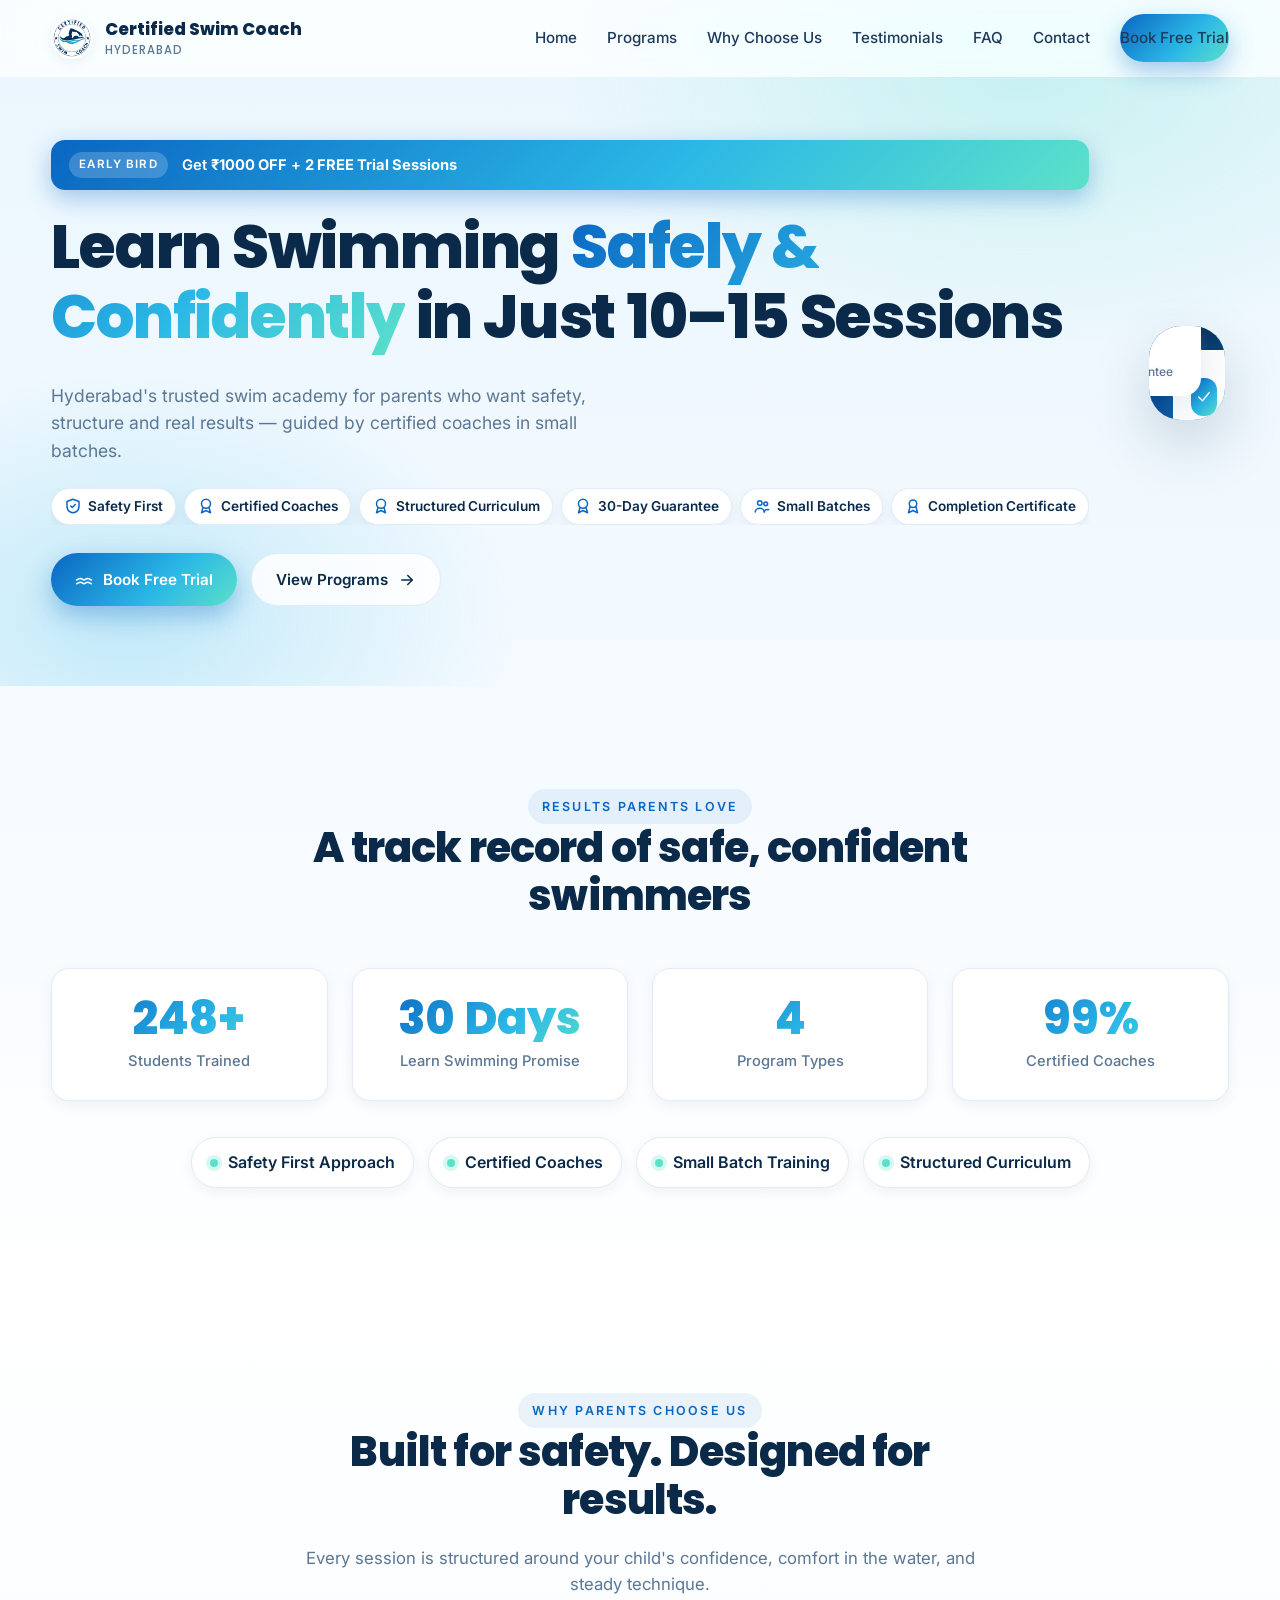
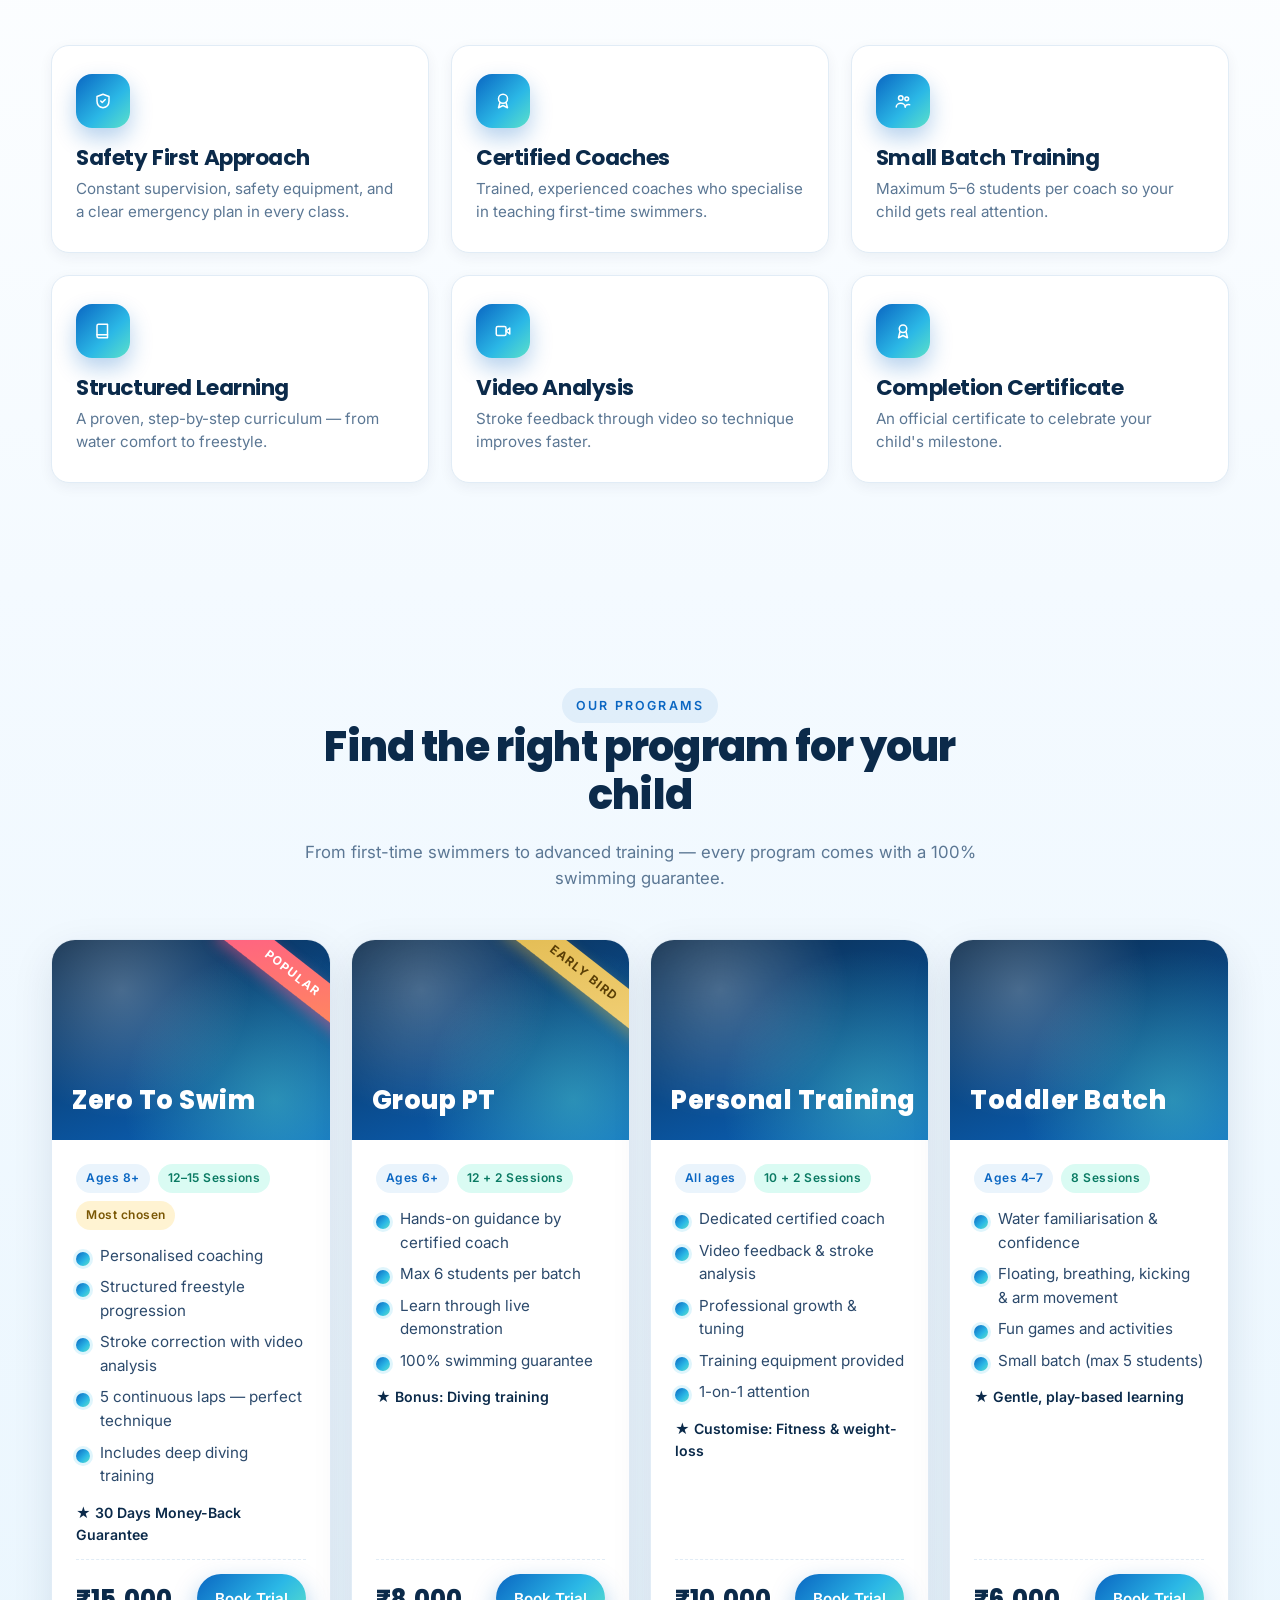
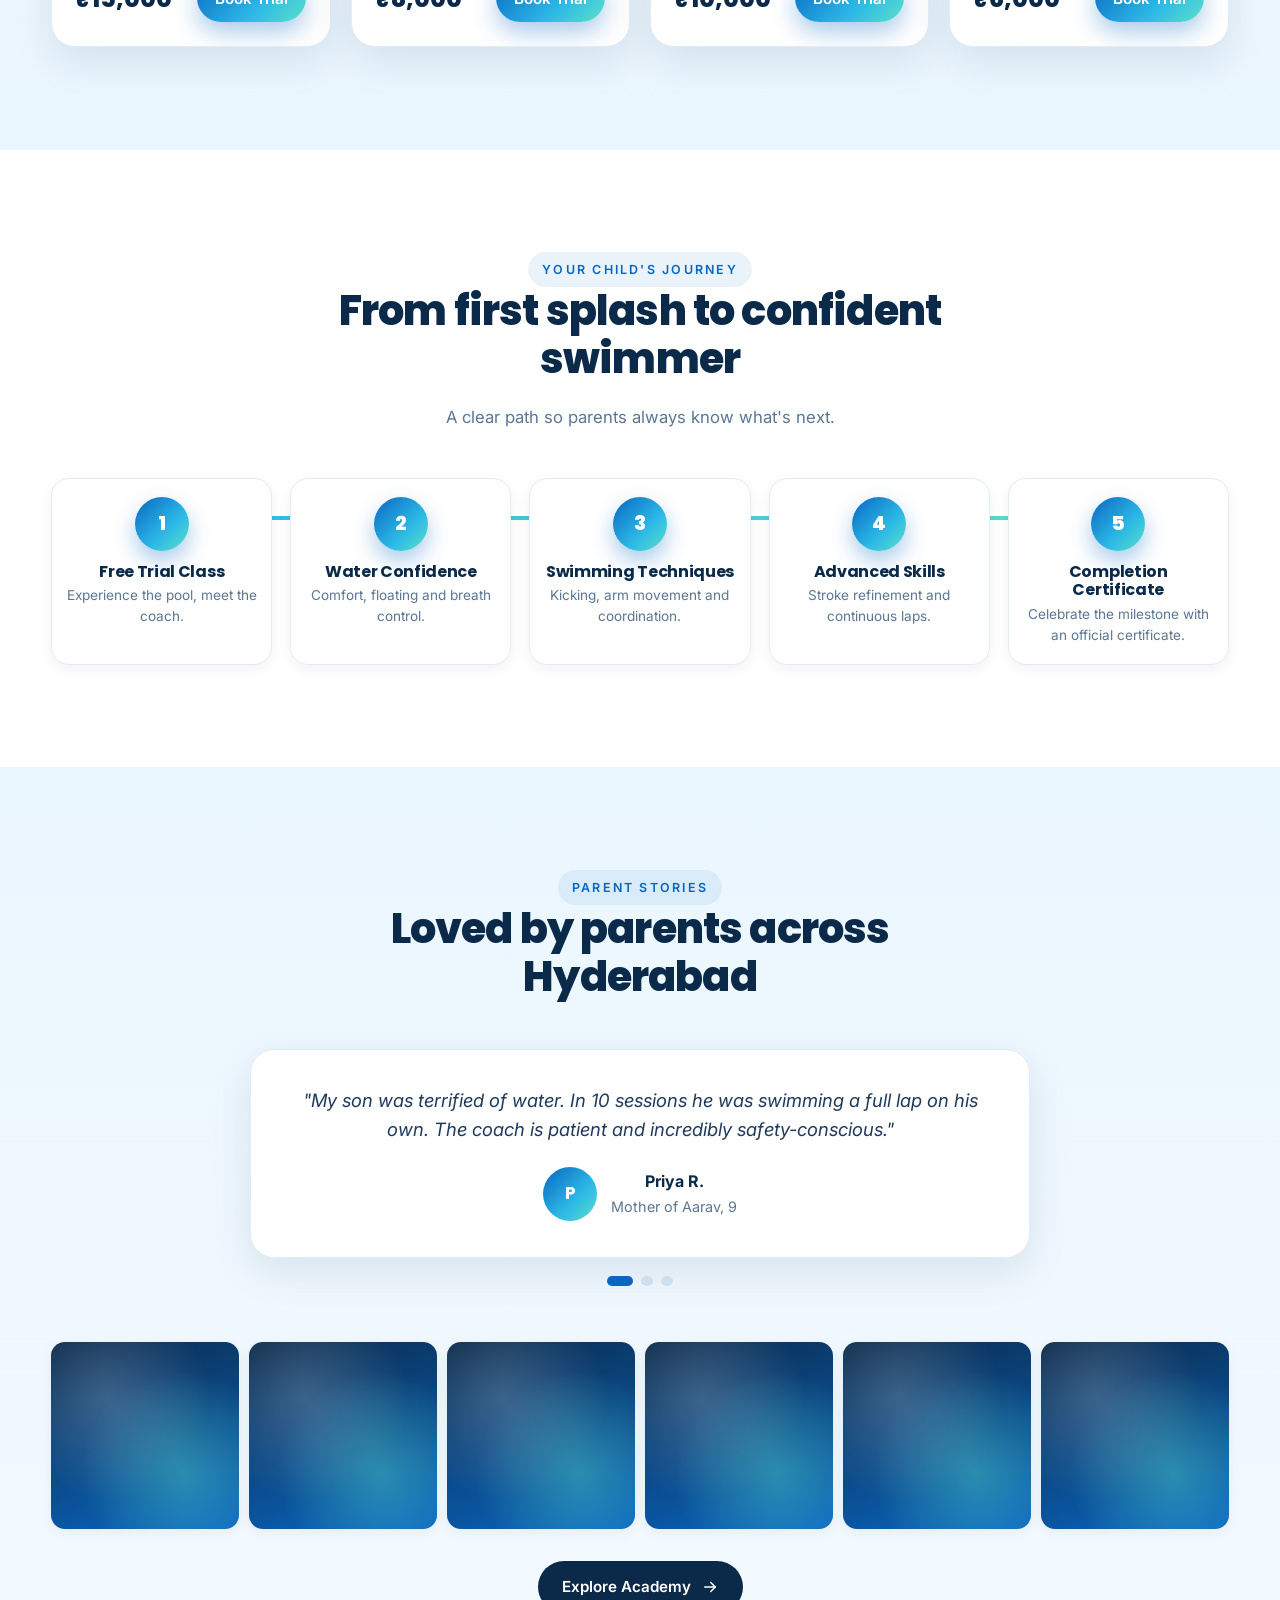
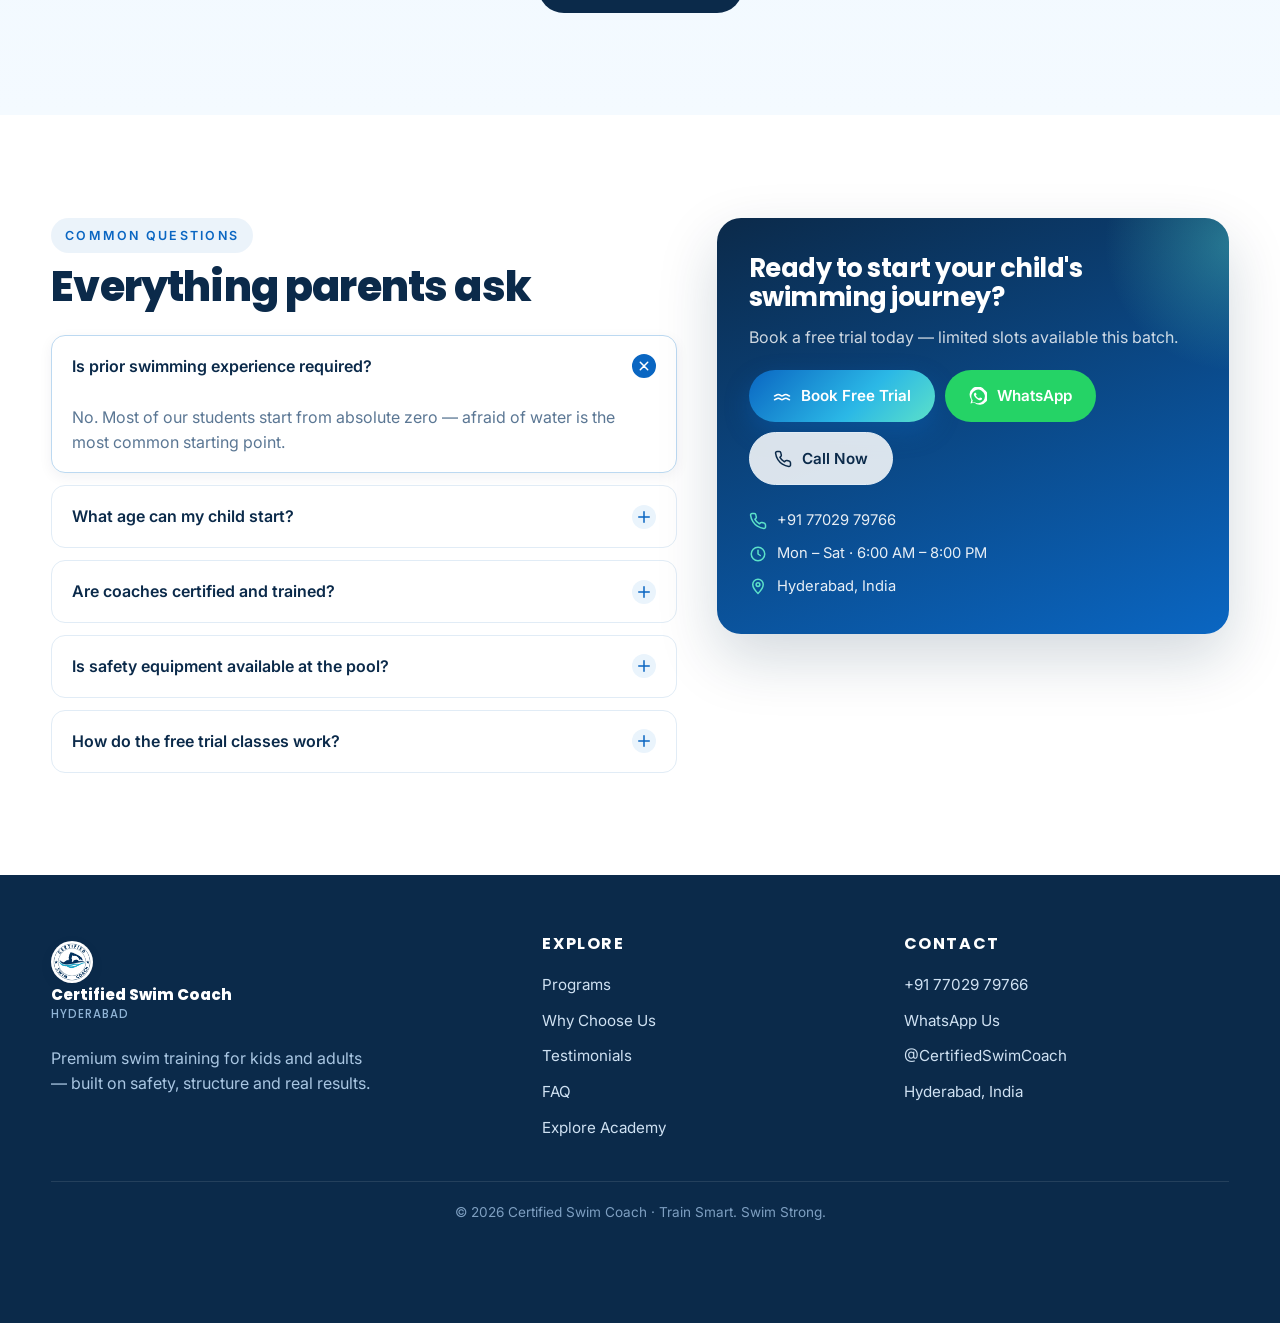
==== commit 11e0c068: "updated feature" ====
--- a/index.html
+++ b/index.html
@@ -53,6 +53,14 @@
             <svg width="18" height="18" fill="none" stroke="currentColor" stroke-width="2" stroke-linecap="round" stroke-linejoin="round" viewBox="0 0 24 24"><circle cx="12" cy="9" r="6"></circle><path d="m8 14-2 7 6-3 6 3-2-7"></path></svg>
             Certified Coaches
           </span>
+           <span class="trust-chip">
+            <svg width="18" height="18" fill="none" stroke="currentColor" stroke-width="2" stroke-linecap="round" stroke-linejoin="round" viewBox="0 0 24 24"><circle cx="12" cy="9" r="6"></circle><path d="m8 14-2 7 6-3 6 3-2-7"></path></svg>
+            Structured Curriculum
+          </span>
+           <span class="trust-chip">
+            <svg width="18" height="18" fill="none" stroke="currentColor" stroke-width="2" stroke-linecap="round" stroke-linejoin="round" viewBox="0 0 24 24"><circle cx="12" cy="9" r="6"></circle><path d="m8 14-2 7 6-3 6 3-2-7"></path></svg>
+            30-Day Guarantee
+          </span>
           <span class="trust-chip">
             <svg width="18" height="18" fill="none" stroke="currentColor" stroke-width="2" stroke-linecap="round" stroke-linejoin="round" viewBox="0 0 24 24"><circle cx="9" cy="8" r="3"></circle><circle cx="17" cy="9" r="2.5"></circle><path d="M3 20c0-3 3-5 6-5s6 2 6 5"></path><path d="M15 20c0-2 2-3.5 4-3.5s2 .5 2 .5"></path></svg>
             Small Batches
@@ -204,7 +212,7 @@
             </ul>
             <p style="margin:0;font-size:.88rem;color:var(--navy);font-weight:600">★ 30 Days Money-Back Guarantee</p>
             <div class="price-row">
-              <div class="price">₹15,000<small>Professional</small></div>
+              <div class="price">₹15,000</div>
               <a href="#" data-open-trial class="btn btn-primary" style="padding:12px 18px">Book Trial</a>
             </div>
           </div>
@@ -225,7 +233,7 @@
             </ul>
             <p style="margin:0;font-size:.88rem;color:var(--navy);font-weight:600">★ Bonus: Diving training</p>
             <div class="price-row">
-              <div class="price">₹8,000<small style="text-decoration:line-through;color:var(--muted)">was ₹10,000</small></div>
+              <div class="price">₹8,000</div>
               <a href="#" data-open-trial class="btn btn-primary" style="padding:12px 18px">Book Trial</a>
             </div>
           </div>
@@ -242,10 +250,11 @@
               <li>Video feedback &amp; stroke analysis</li>
               <li>Professional growth &amp; tuning</li>
               <li>Training equipment provided</li>
+              <li>1-on-1 attention</li>
             </ul>
             <p style="margin:0;font-size:.88rem;color:var(--navy);font-weight:600">★ Customise: Fitness &amp; weight-loss</p>
             <div class="price-row">
-              <div class="price">₹10,000<small>1-on-1 attention</small></div>
+              <div class="price">₹10,000</div>
               <a href="#" data-open-trial class="btn btn-primary" style="padding:12px 18px">Book Trial</a>
             </div>
           </div>
@@ -265,7 +274,7 @@
             </ul>
             <p style="margin:0;font-size:.88rem;color:var(--navy);font-weight:600">★ Gentle, play-based learning</p>
             <div class="price-row">
-              <div class="price">₹6,000<small>Ages 4–7</small></div>
+              <div class="price">₹6,000</div>
               <a href="#" data-open-trial class="btn btn-primary" style="padding:12px 18px">Book Trial</a>
             </div>
           </div>
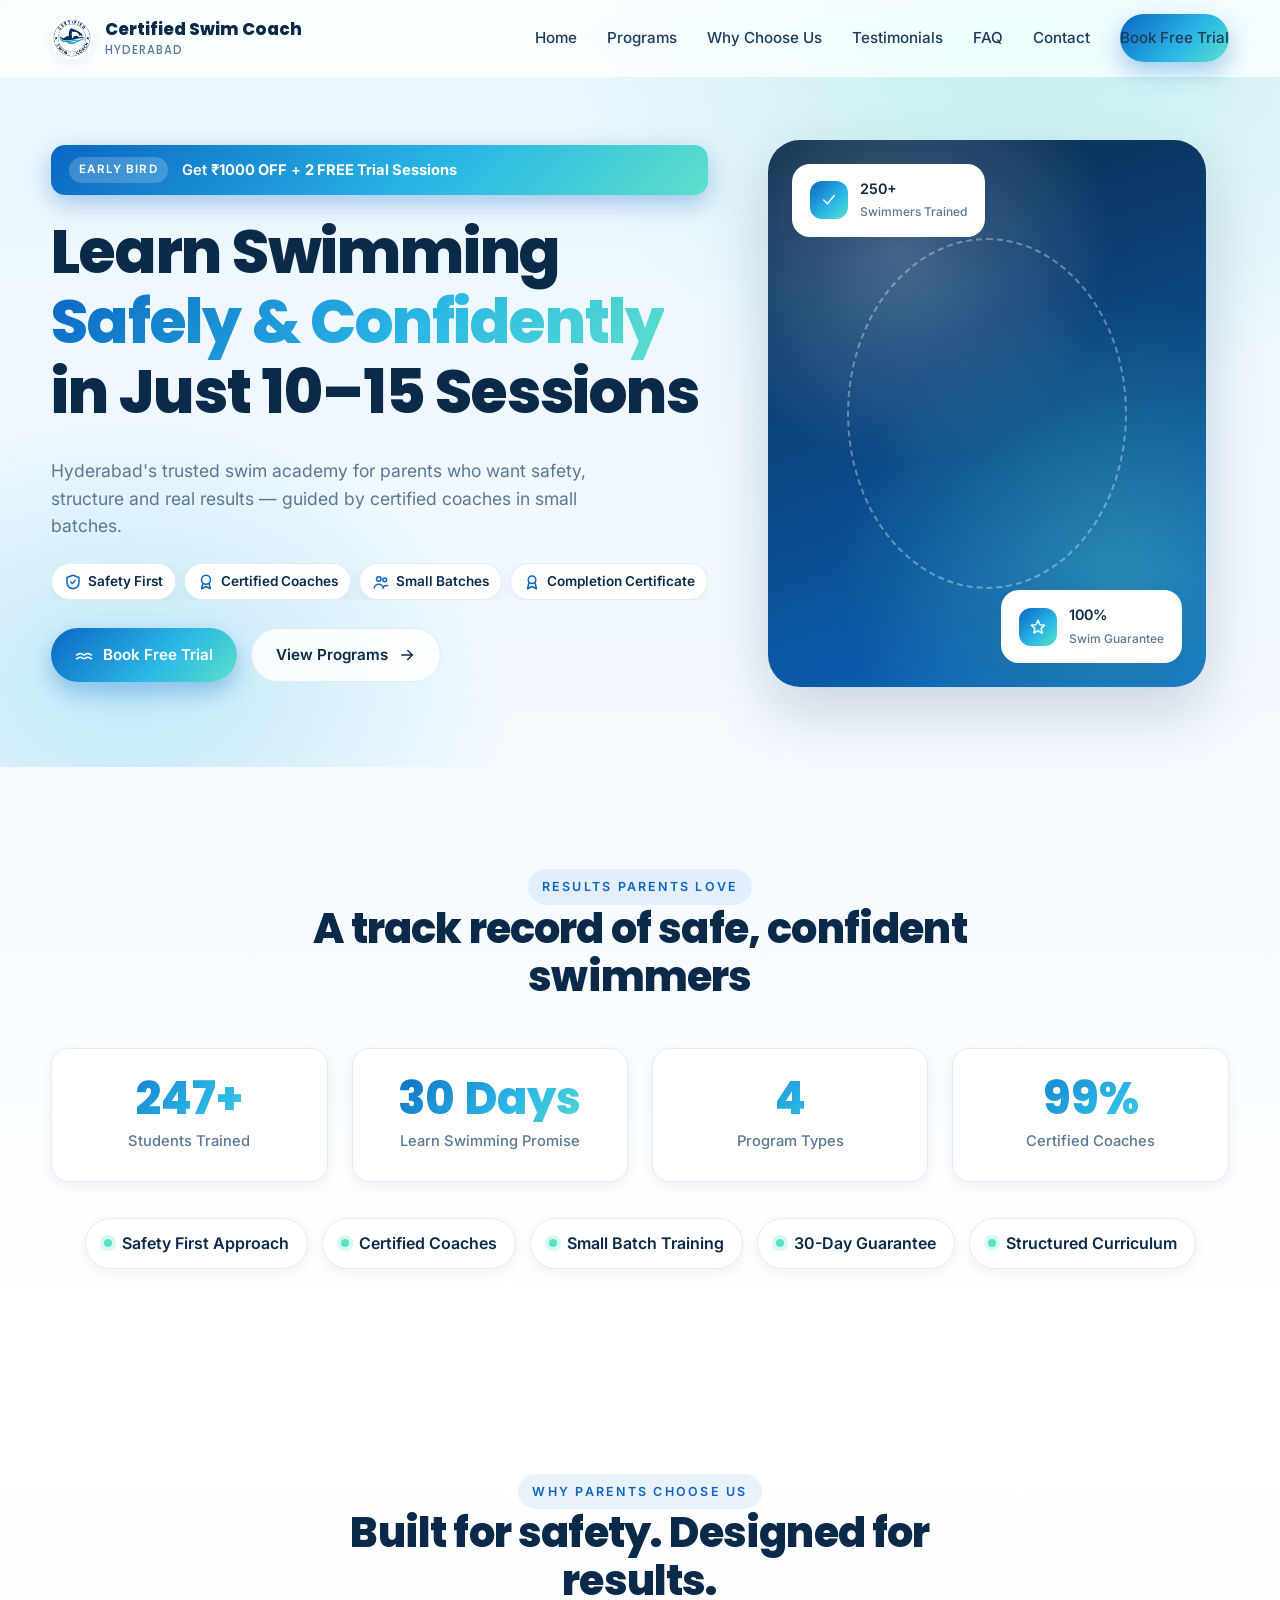
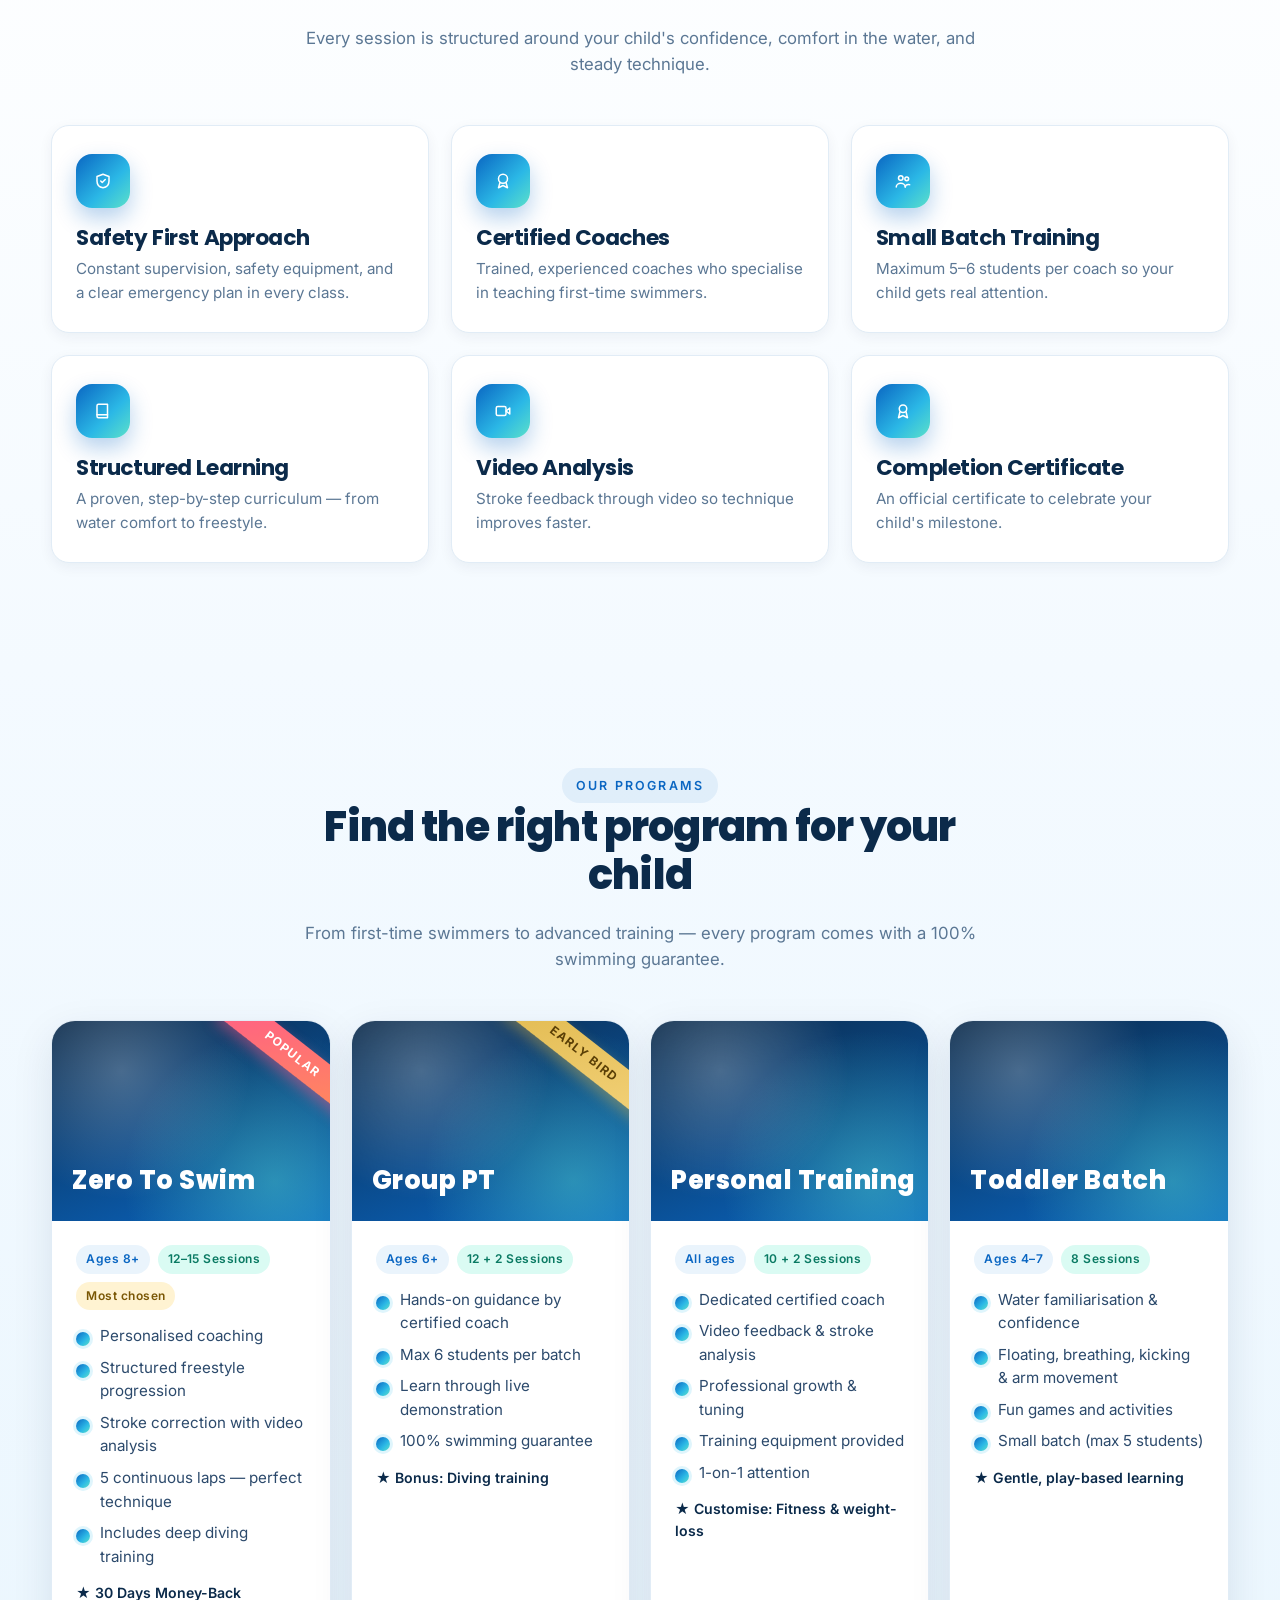
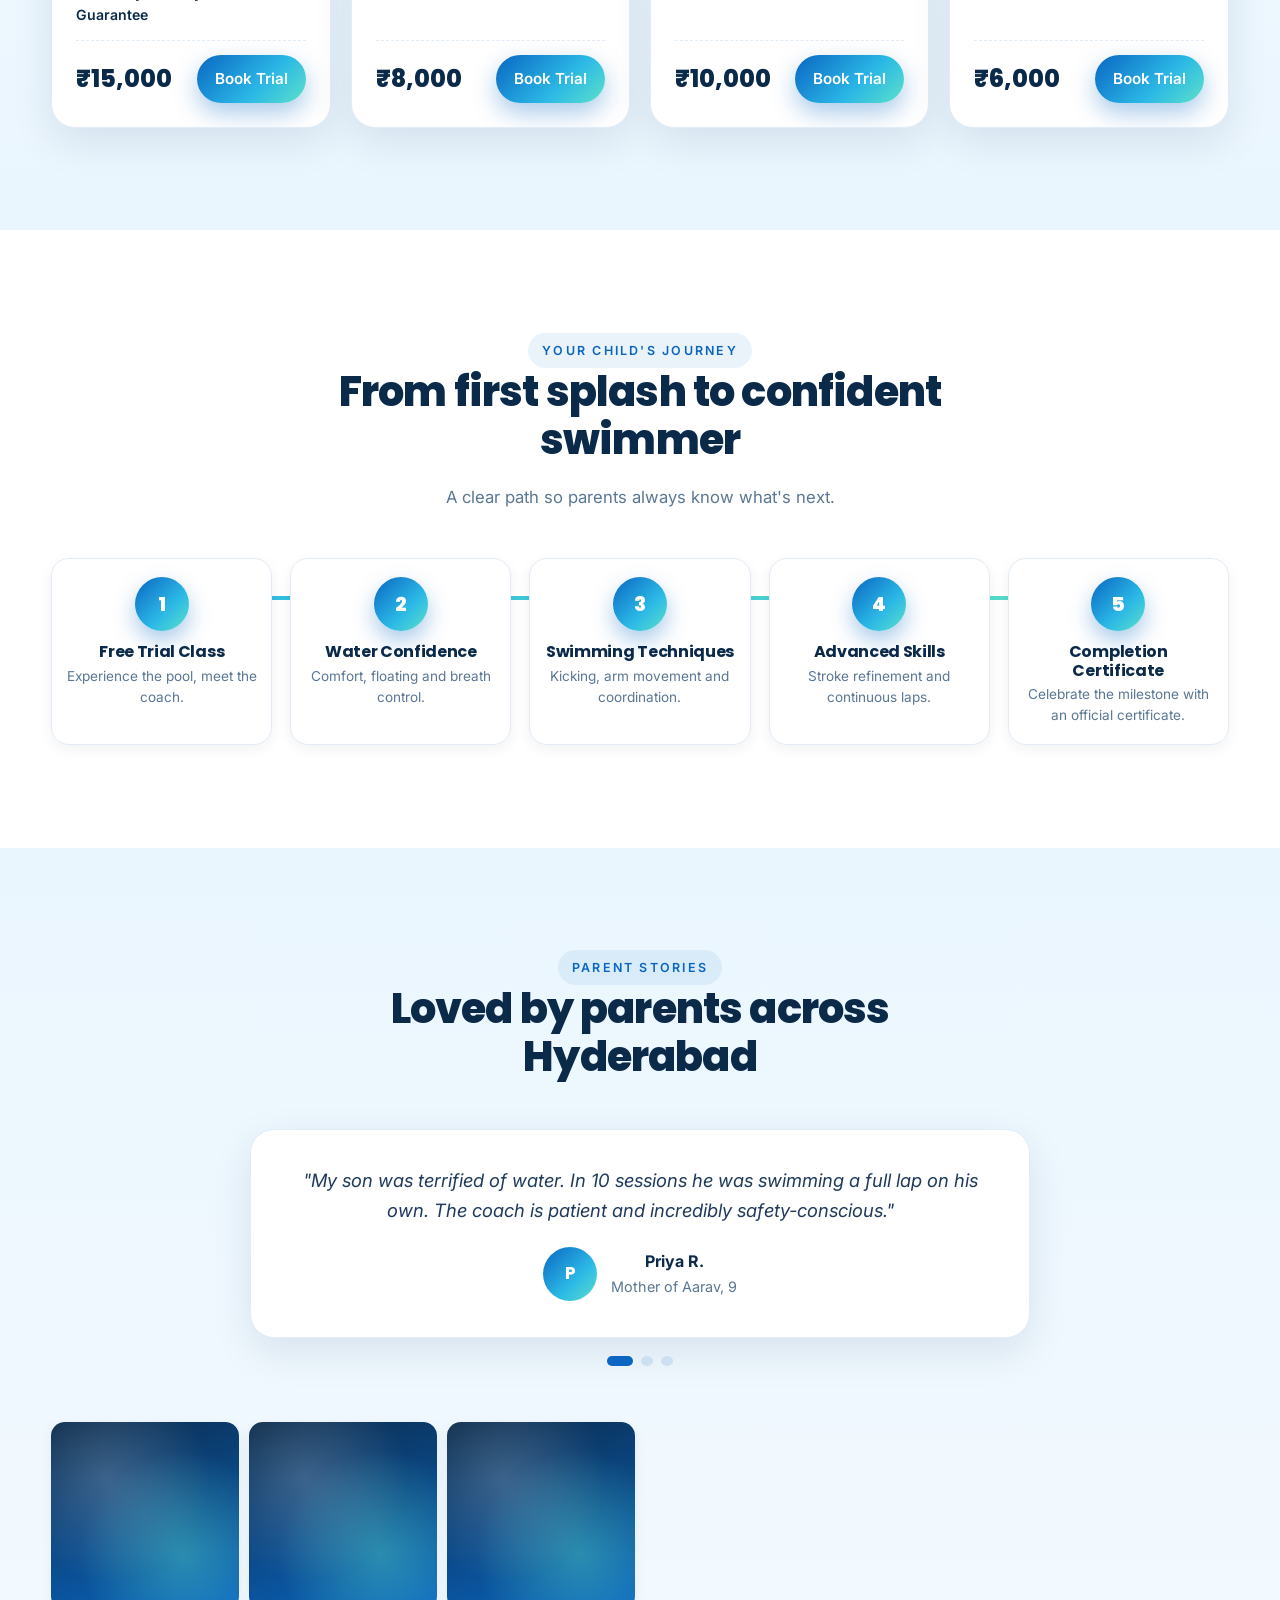
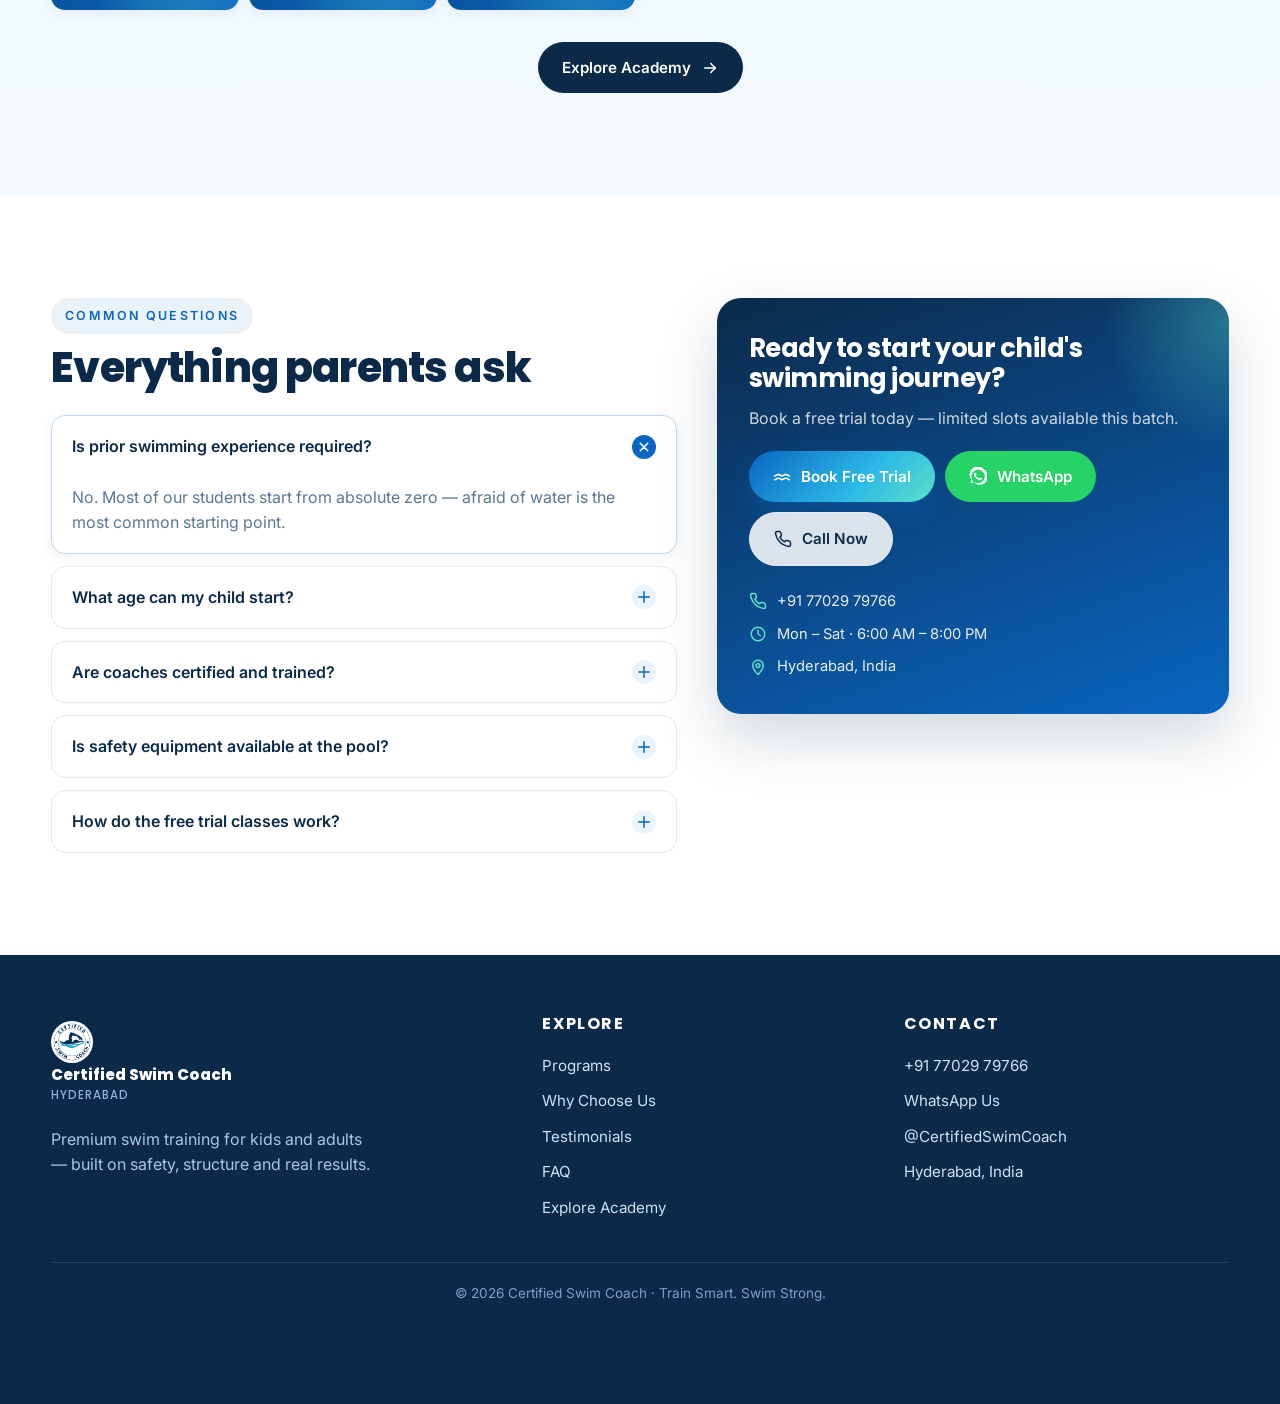
==== commit 0e93b6c1: "updated feature 1" ====
--- a/index.html
+++ b/index.html
@@ -53,14 +53,6 @@
             <svg width="18" height="18" fill="none" stroke="currentColor" stroke-width="2" stroke-linecap="round" stroke-linejoin="round" viewBox="0 0 24 24"><circle cx="12" cy="9" r="6"></circle><path d="m8 14-2 7 6-3 6 3-2-7"></path></svg>
             Certified Coaches
           </span>
-           <span class="trust-chip">
-            <svg width="18" height="18" fill="none" stroke="currentColor" stroke-width="2" stroke-linecap="round" stroke-linejoin="round" viewBox="0 0 24 24"><circle cx="12" cy="9" r="6"></circle><path d="m8 14-2 7 6-3 6 3-2-7"></path></svg>
-            Structured Curriculum
-          </span>
-           <span class="trust-chip">
-            <svg width="18" height="18" fill="none" stroke="currentColor" stroke-width="2" stroke-linecap="round" stroke-linejoin="round" viewBox="0 0 24 24"><circle cx="12" cy="9" r="6"></circle><path d="m8 14-2 7 6-3 6 3-2-7"></path></svg>
-            30-Day Guarantee
-          </span>
           <span class="trust-chip">
             <svg width="18" height="18" fill="none" stroke="currentColor" stroke-width="2" stroke-linecap="round" stroke-linejoin="round" viewBox="0 0 24 24"><circle cx="9" cy="8" r="3"></circle><circle cx="17" cy="9" r="2.5"></circle><path d="M3 20c0-3 3-5 6-5s6 2 6 5"></path><path d="M15 20c0-2 2-3.5 4-3.5s2 .5 2 .5"></path></svg>
             Small Batches
@@ -127,6 +119,7 @@
         <span class="badge"><span class="dot"></span> Safety First Approach</span>
         <span class="badge"><span class="dot"></span> Certified Coaches</span>
         <span class="badge"><span class="dot"></span> Small Batch Training</span>
+        <span class="badge"><span class="dot"></span> 30-Day Guarantee</span>
         <span class="badge"><span class="dot"></span> Structured Curriculum</span>
       </div>
     </div>
@@ -354,10 +347,7 @@
           <button aria-label="Slide 3"></button>
         </div>
       </div>
-      <div class="gallery">
-        <div class="tile reveal"></div>
-        <div class="tile reveal"></div>
-        <div class="tile reveal"></div>
+      <div class="flex flex-row justify-center items-center gap-4 gallery">
         <div class="tile reveal"></div>
         <div class="tile reveal"></div>
         <div class="tile reveal"></div>
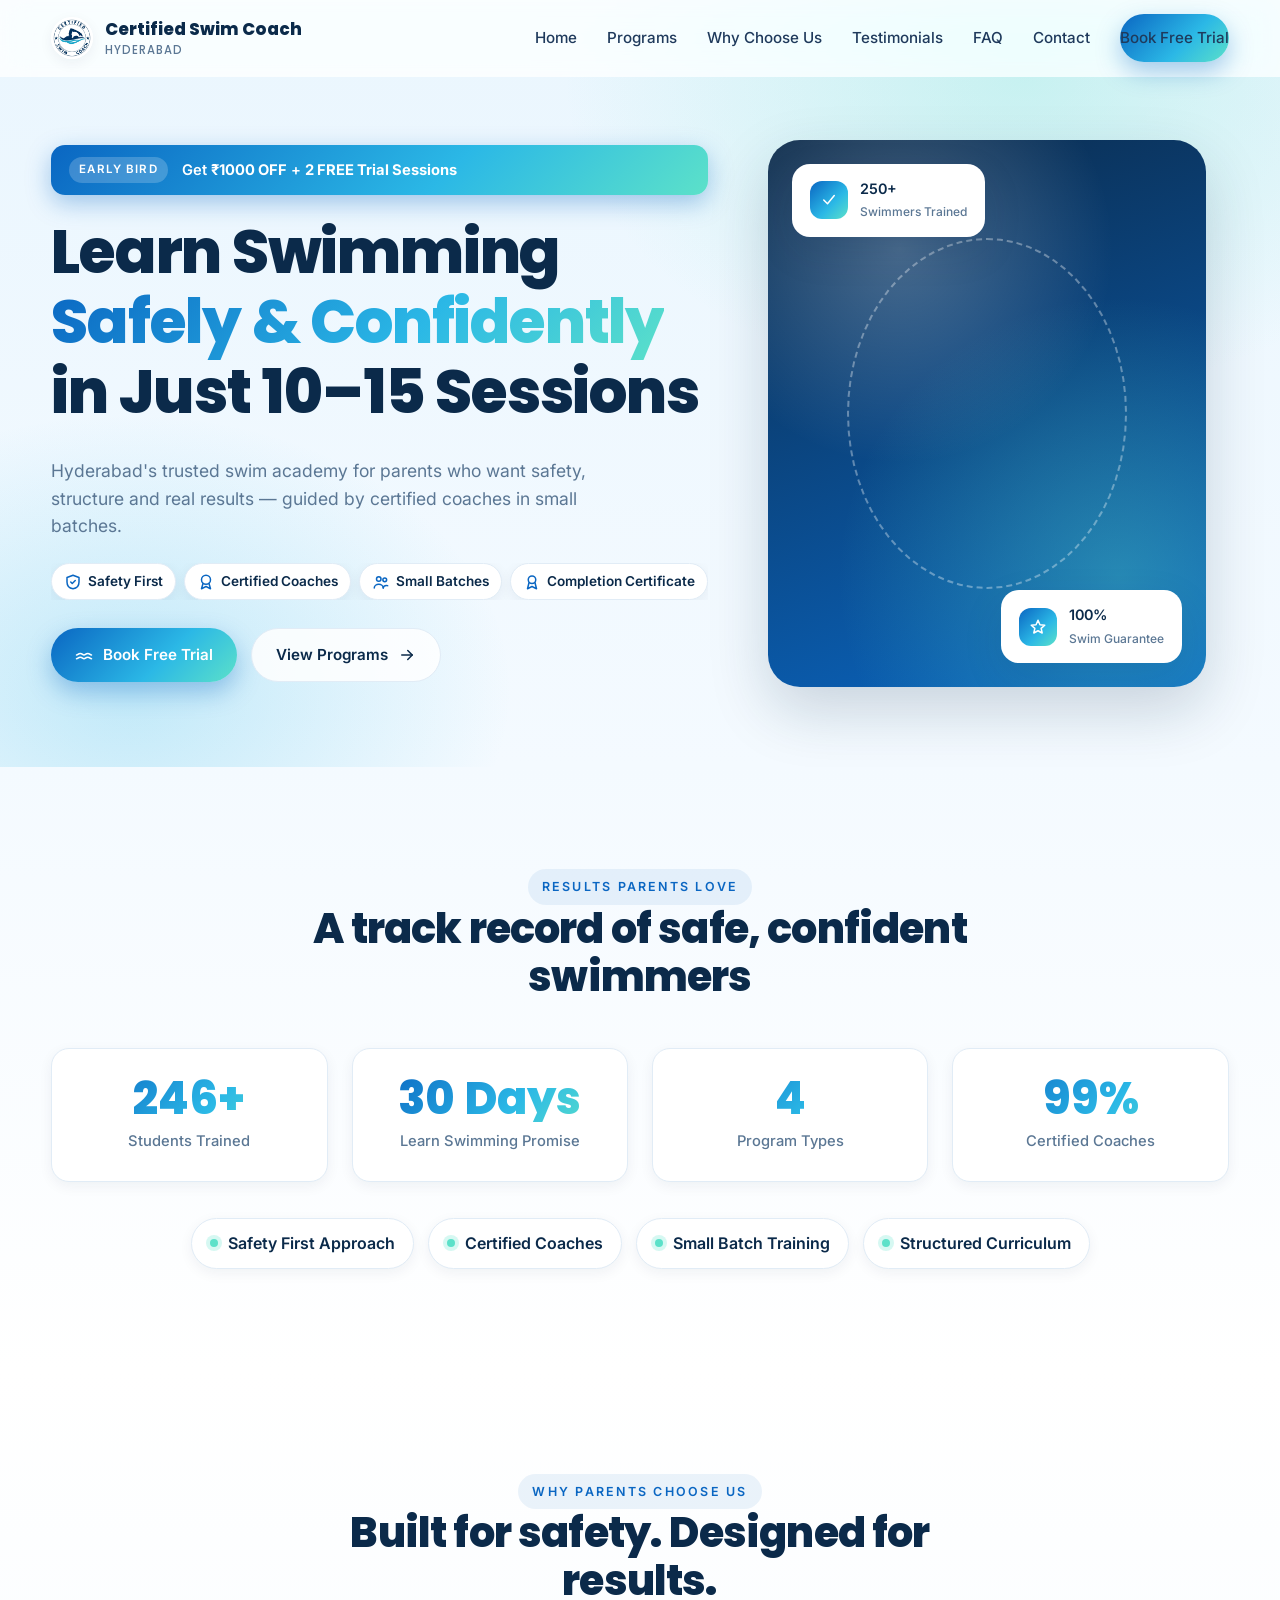
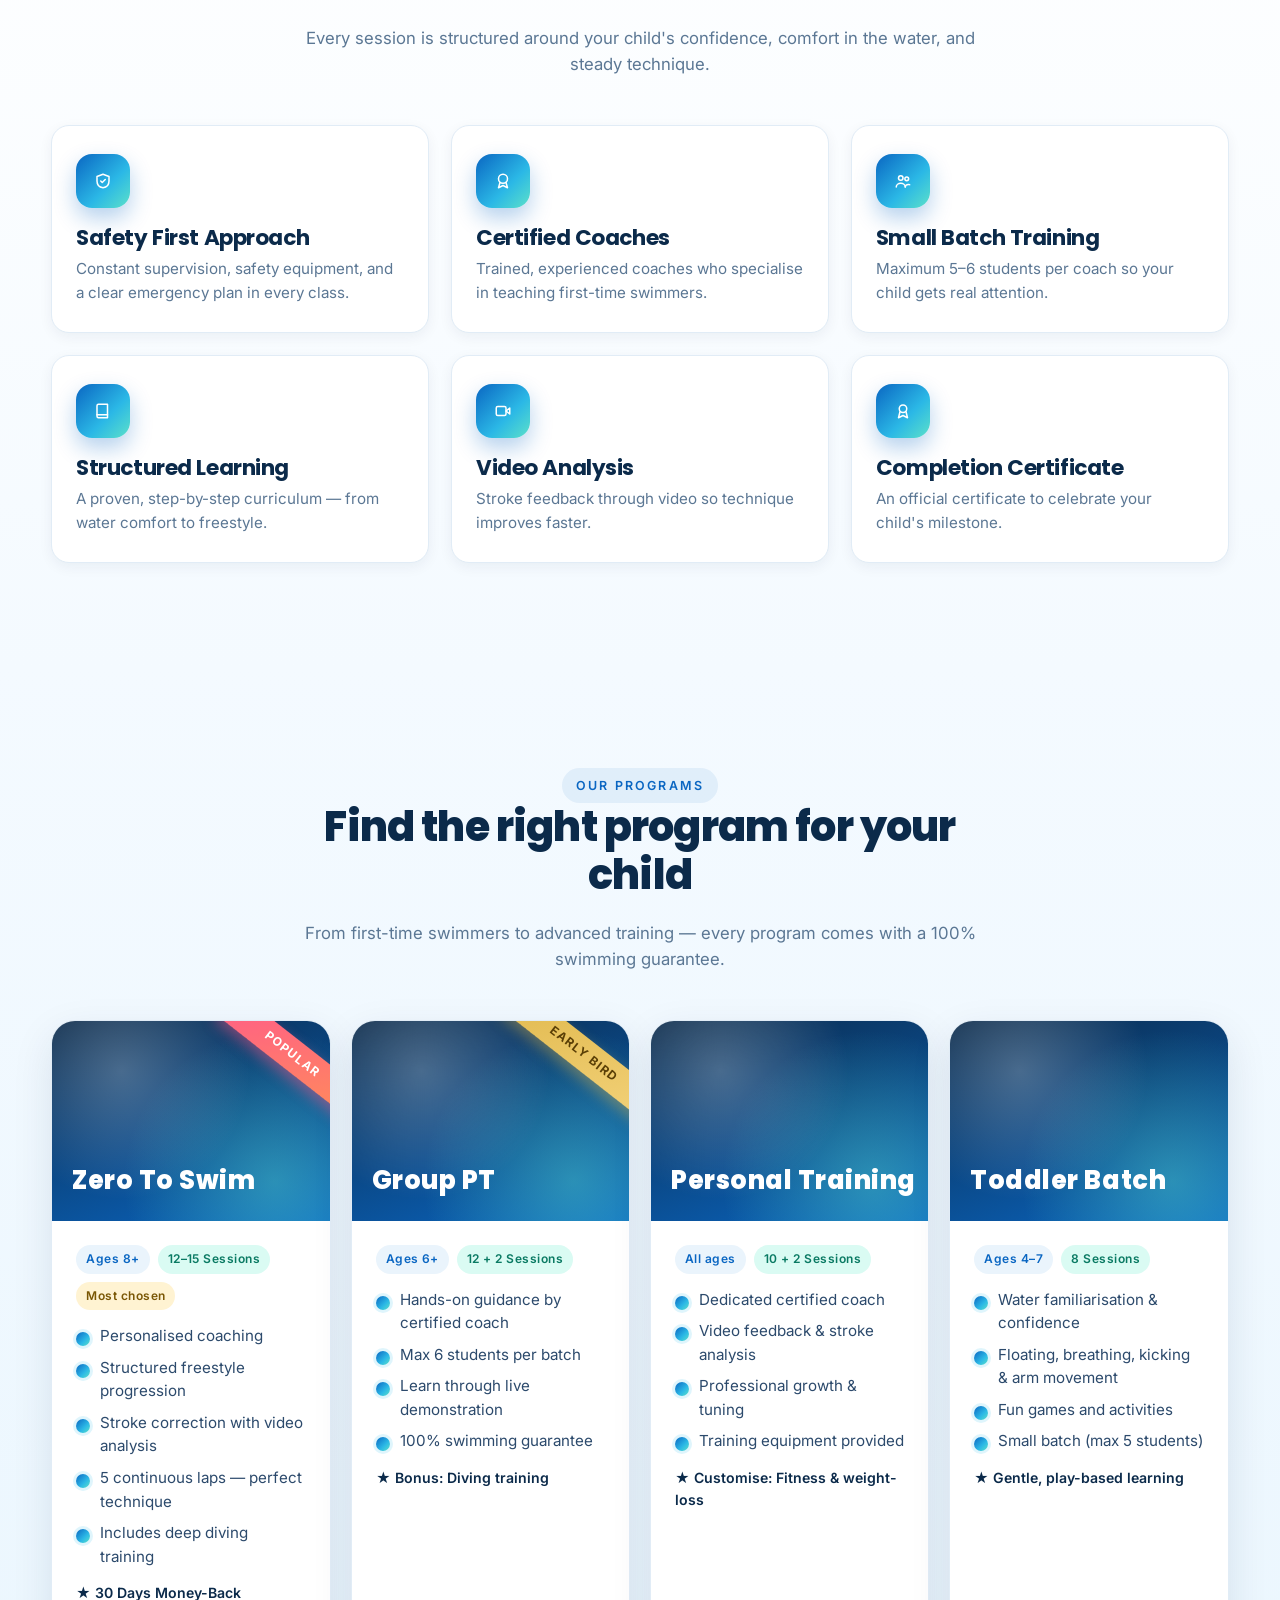
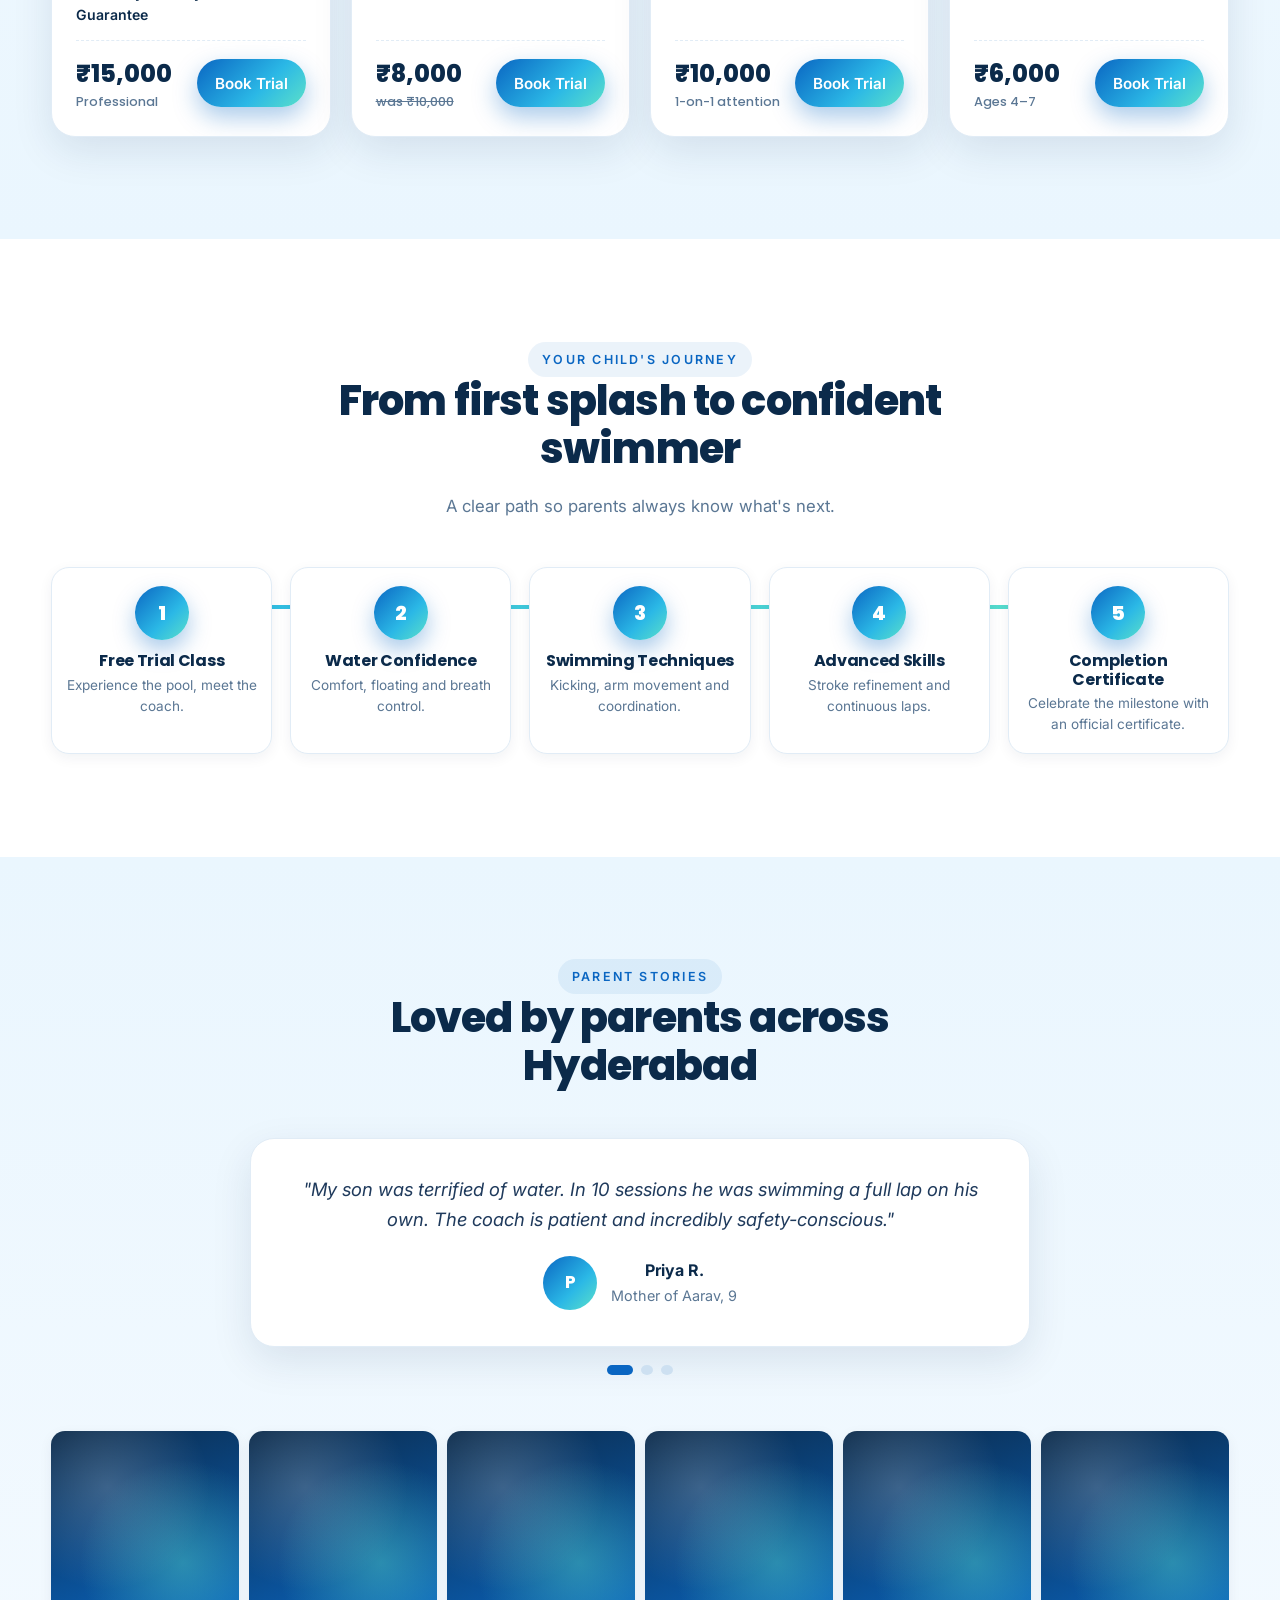
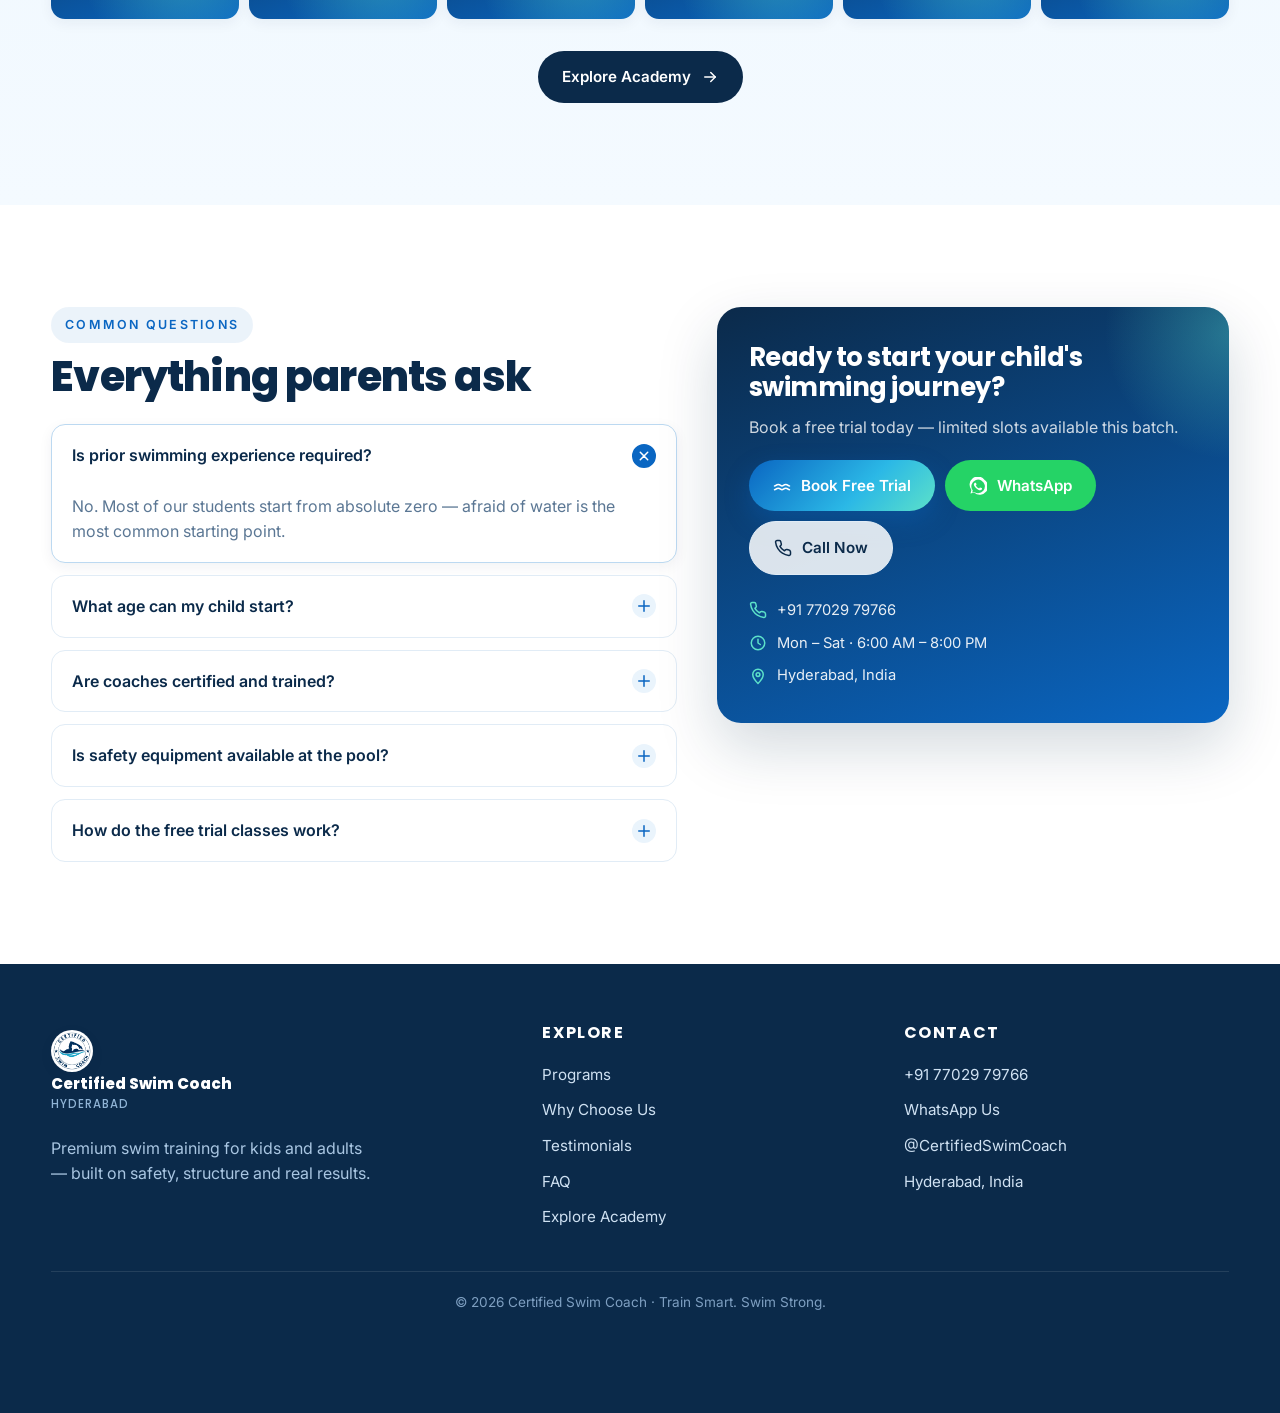
==== commit cf1f58c9: "Initial commit" ====
--- a/index.html
+++ b/index.html
@@ -119,7 +119,6 @@
         <span class="badge"><span class="dot"></span> Safety First Approach</span>
         <span class="badge"><span class="dot"></span> Certified Coaches</span>
         <span class="badge"><span class="dot"></span> Small Batch Training</span>
-        <span class="badge"><span class="dot"></span> 30-Day Guarantee</span>
         <span class="badge"><span class="dot"></span> Structured Curriculum</span>
       </div>
     </div>
@@ -205,7 +204,7 @@
             </ul>
             <p style="margin:0;font-size:.88rem;color:var(--navy);font-weight:600">★ 30 Days Money-Back Guarantee</p>
             <div class="price-row">
-              <div class="price">₹15,000</div>
+              <div class="price">₹15,000<small>Professional</small></div>
               <a href="#" data-open-trial class="btn btn-primary" style="padding:12px 18px">Book Trial</a>
             </div>
           </div>
@@ -226,7 +225,7 @@
             </ul>
             <p style="margin:0;font-size:.88rem;color:var(--navy);font-weight:600">★ Bonus: Diving training</p>
             <div class="price-row">
-              <div class="price">₹8,000</div>
+              <div class="price">₹8,000<small style="text-decoration:line-through;color:var(--muted)">was ₹10,000</small></div>
               <a href="#" data-open-trial class="btn btn-primary" style="padding:12px 18px">Book Trial</a>
             </div>
           </div>
@@ -243,11 +242,10 @@
               <li>Video feedback &amp; stroke analysis</li>
               <li>Professional growth &amp; tuning</li>
               <li>Training equipment provided</li>
-              <li>1-on-1 attention</li>
             </ul>
             <p style="margin:0;font-size:.88rem;color:var(--navy);font-weight:600">★ Customise: Fitness &amp; weight-loss</p>
             <div class="price-row">
-              <div class="price">₹10,000</div>
+              <div class="price">₹10,000<small>1-on-1 attention</small></div>
               <a href="#" data-open-trial class="btn btn-primary" style="padding:12px 18px">Book Trial</a>
             </div>
           </div>
@@ -267,7 +265,7 @@
             </ul>
             <p style="margin:0;font-size:.88rem;color:var(--navy);font-weight:600">★ Gentle, play-based learning</p>
             <div class="price-row">
-              <div class="price">₹6,000</div>
+              <div class="price">₹6,000<small>Ages 4–7</small></div>
               <a href="#" data-open-trial class="btn btn-primary" style="padding:12px 18px">Book Trial</a>
             </div>
           </div>
@@ -347,7 +345,10 @@
           <button aria-label="Slide 3"></button>
         </div>
       </div>
-      <div class="flex flex-row justify-center items-center gap-4 gallery">
+      <div class="gallery">
+        <div class="tile reveal"></div>
+        <div class="tile reveal"></div>
+        <div class="tile reveal"></div>
         <div class="tile reveal"></div>
         <div class="tile reveal"></div>
         <div class="tile reveal"></div>
--- a/css/style.css
+++ b/css/style.css
@@ -1 +1,1938 @@
-:root{--navy:#0b2a4a;--navy-700:#103a64;--blue:#0a66c2;--blue-600:#0a78d9;--aqua:#2bb8e6;--mint:#5ce1c9;--gold:#e0b84c;--bg:#f4faff;--bg-2:#e6f4fd;--white:#fff;--ink:#0b2a4a;--muted:#5b7794;--line:#e1ecf6;--shadow-sm:0 4px 14px #0b2a4a0f;--shadow:0 14px 40px #0b2a4a1a;--shadow-lg:0 24px 60px #0b2a4a2e;--radius:18px;--radius-lg:24px;--grad-water:linear-gradient(135deg,#0a66c2 0%,#2bb8e6 60%,#5ce1c9 100%);--grad-deep:linear-gradient(160deg,#0b2a4a 0%,#0a66c2 100%);--grad-soft:linear-gradient(180deg,#f4faff 0%,#e6f4fd 100%);--grad-gold:linear-gradient(135deg,#e0b84c,#f3d27a)}*,:before,:after{box-sizing:border-box}html,body{margin:0;padding:0}html{scroll-behavior:smooth}body{color:var(--ink);background:var(--white);-webkit-font-smoothing:antialiased;text-rendering:optimizelegibility;font-family:Inter,system-ui,-apple-system,Segoe UI,Roboto,sans-serif;line-height:1.55}img{max-width:100%;display:block}a{color:inherit;text-decoration:none}button{font:inherit;cursor:pointer;color:inherit;background:0 0;border:0}h1,h2,h3,h4{color:var(--navy);letter-spacing:-.02em;margin:0 0 .5em;font-family:Poppins,sans-serif;line-height:1.15}h1{font-size:clamp(2.1rem,5.4vw,3.8rem);font-weight:800}h2{font-size:clamp(1.7rem,3.8vw,2.6rem);font-weight:800}h3{font-size:clamp(1.15rem,2vw,1.35rem);font-weight:700}p{color:var(--muted);margin:0 0 1em}.container{width:min(1180px,92%);margin-inline:auto}section{padding:clamp(56px,8vw,110px) 0;position:relative}.eyebrow{letter-spacing:.18em;text-transform:uppercase;color:var(--blue);background:#0a66c214;border-radius:999px;align-items:center;gap:8px;padding:8px 14px;font-size:.78rem;font-weight:600;display:inline-flex}.section-head{text-align:center;max-width:720px;margin:0 auto 48px}.section-head p{font-size:1.05rem}.nav{z-index:60;-webkit-backdrop-filter:saturate(180%)blur(14px);backdrop-filter:saturate(180%)blur(14px);background:#ffffffc7;border-bottom:1px solid #0000;transition:background .25s,border-color .25s,box-shadow .25s,padding .25s;position:fixed;inset:0 0 auto}.nav.scrolled{border-bottom-color:var(--line);background:#ffffffeb;box-shadow:0 6px 20px #0b2a4a0f}.nav-inner{justify-content:space-between;align-items:center;padding:14px 0;display:flex}.brand{color:var(--navy);align-items:center;gap:12px;font-family:Poppins;font-size:1.05rem;font-weight:800;display:flex}.brand img{object-fit:cover;width:42px;height:42px;box-shadow:var(--shadow-sm);border-radius:50%}.brand small{color:var(--muted);letter-spacing:.08em;text-transform:uppercase;font-size:.72rem;font-weight:500;display:block}.nav-links{align-items:center;gap:30px;display:flex}.nav-links a{color:#1f3a5c;padding:6px 0;font-size:.95rem;font-weight:500;position:relative}.nav-links a:hover{color:var(--blue)}.nav-links a:after{content:"";background:var(--grad-water);transform-origin:100%;height:2px;transition:transform .3s;position:absolute;bottom:-2px;left:0;right:0;transform:scaleX(0)}.nav-links a:hover:after{transform-origin:0;transform:scaleX(1)}.btn{white-space:nowrap;border-radius:999px;justify-content:center;align-items:center;gap:10px;min-height:48px;padding:14px 24px;font-size:.95rem;font-weight:600;transition:transform .2s,box-shadow .2s,background .2s,color .2s;display:inline-flex}.btn-primary{background:var(--grad-water);color:#fff;box-shadow:0 10px 24px #0a66c259}.btn-primary:hover{transform:translateY(-2px);box-shadow:0 16px 32px #0a66c273}.btn-ghost{color:var(--navy);border:1px solid var(--line);background:#ffffffd9}.btn-ghost:hover{background:#fff;transform:translateY(-2px)}.btn-dark{background:var(--navy);color:#fff}.btn-dark:hover{background:var(--navy-700);transform:translateY(-2px)}.btn-wa{color:#fff;background:#25d366}.btn-wa:hover{background:#1eba57;transform:translateY(-2px)}.nav-toggle{border:1px solid var(--line);background:#fff;border-radius:12px;justify-content:center;align-items:center;width:44px;height:44px;display:none}.nav-toggle span{background:var(--navy);width:22px;height:2px;transition:all .3s;display:block;position:relative}.nav-toggle span:before,.nav-toggle span:after{content:"";background:var(--navy);height:2px;transition:all .3s;position:absolute;left:0;right:0}.nav-toggle span:before{top:-7px}.nav-toggle span:after{top:7px}.nav.open .nav-toggle span{background:0 0}.nav.open .nav-toggle span:before{top:0;transform:rotate(45deg)}.nav.open .nav-toggle span:after{top:0;transform:rotate(-45deg)}@media(max-width:960px){.nav-toggle{display:flex}.nav-links{border-bottom:1px solid var(--line);opacity:0;pointer-events:none;box-shadow:var(--shadow);background:#fff;flex-direction:column;align-items:stretch;gap:0;padding:8px 5%;transition:all .25s;position:absolute;top:100%;left:0;right:0;transform:translateY(-12px)}.nav-links a{border-bottom:1px solid var(--line);padding:14px 6px}.nav-links a:last-of-type{border-bottom:0}.nav-links .btn{margin:12px 0 16px}.nav.open .nav-links{opacity:1;pointer-events:auto;transform:translateY(0)}}.hero{background:radial-gradient(60% 70% at 80% 10%,#5ce1c940,#0000 60%),radial-gradient(50% 60% at 10% 90%,#2bb8e640,#0000 60%),linear-gradient(#eaf6fe,#f4faff);padding-top:140px;padding-bottom:80px;overflow:hidden}.hero-grid{grid-template-columns:1.05fr .95fr;align-items:center;gap:60px;display:grid}@media(max-width:900px){.hero-grid{grid-template-columns:1fr;gap:40px}.hero{padding-top:110px}}.hero h1 span.accent{background:var(--grad-water);color:#0000;-webkit-background-clip:text;background-clip:text}.hero .lead{max-width:560px;font-size:1.1rem}.hero-trust{-webkit-overflow-scrolling:touch;scrollbar-width:none;flex-wrap:nowrap;gap:8px;margin:24px 0 28px;display:flex;overflow-x:auto}.hero-trust::-webkit-scrollbar{display:none}.trust-chip{border:1px solid var(--line);color:var(--navy);box-shadow:var(--shadow-sm);white-space:nowrap;background:#fff;border-radius:999px;flex:none;align-items:center;gap:6px;padding:7px 12px;font-size:clamp(.7rem,1.1vw,.85rem);font-weight:600;display:inline-flex}.trust-chip svg{color:var(--blue)}.early-bird{background:var(--grad-water);color:#fff;border-radius:14px;align-items:center;gap:14px;margin-bottom:22px;padding:12px 18px;font-size:.92rem;font-weight:600;display:flex;box-shadow:0 8px 24px #0a66c259}.early-bird .pill{color:#fff;letter-spacing:.1em;text-transform:uppercase;-webkit-backdrop-filter:blur(4px);backdrop-filter:blur(4px);background:#fff3;border-radius:999px;padding:4px 10px;font-size:.72rem}.cta-row{flex-wrap:wrap;gap:14px;display:flex}.hero-visual{aspect-ratio:4/5;background:var(--grad-deep);box-shadow:var(--shadow-lg);border-radius:32px;position:relative;overflow:hidden}.hero-visual:before{content:"";background:radial-gradient(circle at 30% 20%,#ffffff40,#0000 40%),radial-gradient(circle at 80% 80%,#5ce1c959,#0000 50%);position:absolute;inset:0}.hero-visual .badge-float{color:var(--navy);box-shadow:var(--shadow);background:#fff;border-radius:18px;align-items:center;gap:12px;padding:14px 18px;font-size:.9rem;font-weight:600;display:flex;position:absolute}.badge-float.b1{top:24px;left:24px}.badge-float.b2{bottom:24px;right:24px}.badge-float .icon{background:var(--grad-water);color:#fff;border-radius:12px;place-items:center;width:38px;height:38px;display:grid}.hero-visual .water-ring{border:2px dashed #ffffff59;border-radius:50%;animation:30s linear infinite spin;position:absolute;inset:18%}@keyframes spin{to{transform:rotate(360deg)}}.bubbles{pointer-events:none;position:absolute;inset:0;overflow:hidden}.bubble{opacity:.6;background:radial-gradient(circle at 30% 30%,#ffffffe6,#5ce1c940);border-radius:50%;animation:linear infinite float;position:absolute;bottom:-40px}@keyframes float{0%{opacity:0;transform:translateY(0)scale(1)}10%{opacity:.6}to{opacity:0;transform:translateY(-120vh)scale(1.2)}}.wave{width:100%;height:60px;display:block}.trust-section{background:linear-gradient(#f4faff,#fff)}.counters{grid-template-columns:repeat(4,1fr);gap:24px;margin-bottom:36px;display:grid}@media(max-width:780px){.counters{grid-template-columns:repeat(2,1fr)}}.counter{border:1px solid var(--line);border-radius:var(--radius);text-align:center;box-shadow:var(--shadow-sm);background:#fff;padding:28px 22px}.counter .num{background:var(--grad-water);color:#0000;-webkit-background-clip:text;background-clip:text;font-family:Poppins;font-size:clamp(2rem,4vw,2.8rem);font-weight:800;line-height:1}.counter .lbl{color:var(--muted);margin-top:8px;font-size:.92rem;font-weight:500}.badges{flex-wrap:wrap;justify-content:center;gap:14px;display:flex}.badge{border:1px solid var(--line);color:var(--navy);box-shadow:var(--shadow-sm);background:#fff;border-radius:999px;align-items:center;gap:10px;padding:12px 18px;font-weight:600;display:inline-flex}.badge .dot{background:var(--mint);border-radius:50%;width:8px;height:8px;box-shadow:0 0 0 4px #5ce1c940}.features{background:linear-gradient(#fff,#f4faff)}.feature-grid{grid-template-columns:repeat(3,1fr);gap:22px;display:grid}@media(max-width:900px){.feature-grid{grid-template-columns:repeat(2,1fr)}}@media(max-width:560px){.feature-grid{grid-template-columns:1fr}}.feature{border:1px solid var(--line);border-radius:var(--radius);box-shadow:var(--shadow-sm);background:#fff;padding:28px 24px;transition:transform .3s,box-shadow .3s,border-color .3s;position:relative;overflow:hidden}.feature:after{content:"";background:var(--grad-water);opacity:0;border-radius:50%;width:200px;height:200px;transition:opacity .35s;position:absolute;inset:auto -40% -60% auto}.feature:hover{box-shadow:var(--shadow);border-color:#cfe3f5;transform:translateY(-6px)}.feature:hover:after{opacity:.08}.feature .ico{background:var(--grad-water);color:#fff;border-radius:16px;place-items:center;width:54px;height:54px;margin-bottom:18px;display:grid;box-shadow:0 10px 22px #0a66c24d}.feature h3{margin-bottom:6px}.feature p{margin:0;font-size:.95rem}.programs{background:linear-gradient(#f4faff,#eaf6fe)}.program-grid{grid-template-columns:repeat(4,1fr);gap:20px;display:grid}@media(max-width:1100px){.program-grid{grid-template-columns:repeat(2,1fr)}}@media(max-width:640px){.program-grid{grid-template-columns:1fr}}.program{border-radius:var(--radius-lg);box-shadow:var(--shadow);border:1px solid var(--line);background:#fff;flex-direction:column;transition:transform .3s,box-shadow .3s;display:flex;position:relative;overflow:hidden}.program:hover{box-shadow:var(--shadow-lg);transform:translateY(-4px)}.program .media{background:var(--grad-deep);height:200px;position:relative;overflow:hidden}.program .media:before{content:"";background:radial-gradient(circle at 25% 25%,#ffffff40,#0000 50%),radial-gradient(circle at 80% 80%,#5ce1c966,#0000 55%);position:absolute;inset:0}.program .media .label{color:#fff;letter-spacing:.02em;font-family:Poppins;font-size:1.6rem;font-weight:800;position:absolute;bottom:20px;left:20px}.program .body{flex-direction:column;flex:1;gap:14px;padding:24px;display:flex}.program .meta{flex-wrap:wrap;gap:8px;display:flex}.tag{color:var(--blue);letter-spacing:.04em;background:#eaf4fc;border-radius:999px;padding:5px 10px;font-size:.75rem;font-weight:600}.tag.gold{color:#7a5705;background:#fff3d2}.tag.mint{color:#0a7a63;background:#dafbf3}.program ul{flex-direction:column;gap:8px;margin:0;padding:0;list-style:none;display:flex}.program ul li{color:#2c4a6c;padding-left:24px;font-size:.95rem;position:relative}.program ul li:before{content:"";background:var(--grad-water);border-radius:50%;width:14px;height:14px;position:absolute;top:8px;left:0;box-shadow:0 0 0 3px #2bb8e626}.program .price-row{border-top:1px dashed var(--line);justify-content:space-between;align-items:center;margin-top:auto;padding-top:14px;display:flex}.program .price{color:var(--navy);font-family:Poppins;font-size:1.5rem;font-weight:800}.program .price small{color:var(--muted);font-size:.8rem;font-weight:500;display:block}.ribbon{background:var(--grad-gold);color:#5a3f06;letter-spacing:.1em;text-transform:uppercase;z-index:2;padding:6px 50px;font-size:.75rem;font-weight:700;position:absolute;top:18px;right:-46px;transform:rotate(38deg);box-shadow:0 6px 14px #e0b84c66}.ribbon.popular{color:#fff;background:linear-gradient(135deg,#ff5b8a,#ff8b5b);box-shadow:0 6px 14px #ff5b8a73}.journey{background:#fff}.timeline{grid-template-columns:repeat(5,1fr);gap:18px;display:grid;position:relative}.timeline:before{content:"";z-index:0;background:linear-gradient(90deg,#2bb8e6,#5ce1c9);border-radius:4px;height:4px;position:absolute;top:38px;left:6%;right:6%}@media(max-width:820px){.timeline{grid-template-columns:1fr;gap:22px}.timeline:before{width:4px;height:auto;inset:0 auto 0 38px}}.step{text-align:center;border-radius:var(--radius);border:1px solid var(--line);box-shadow:var(--shadow-sm);z-index:1;background:#fff;padding:18px 14px;position:relative}@media(max-width:820px){.step{text-align:left;min-height:80px;padding-left:80px}}.step .num{background:var(--grad-water);color:#fff;border-radius:50%;place-items:center;width:54px;height:54px;margin:0 auto 12px;font-family:Poppins;font-size:1.25rem;font-weight:800;display:grid;box-shadow:0 10px 22px #0a66c259}@media(max-width:820px){.step .num{margin:0;position:absolute;top:14px;left:14px}}.step h4{color:var(--navy);margin:0 0 4px;font-family:Poppins;font-weight:700}.step p{color:var(--muted);margin:0;font-size:.85rem}.social{background:linear-gradient(#eaf6fe,#f4faff)}.testi-wrap{max-width:780px;margin:0 auto;position:relative}.testi{border:1px solid var(--line);border-radius:var(--radius-lg);box-shadow:var(--shadow);text-align:center;background:#fff;padding:36px 32px}.testi .quote{color:#1f3a5c;margin-bottom:22px;font-size:1.15rem;font-style:italic;line-height:1.6}.testi .who{justify-content:center;align-items:center;gap:14px;display:flex}.testi .avatar{background:var(--grad-water);color:#fff;border-radius:50%;place-items:center;width:54px;height:54px;font-family:Poppins;font-size:1.1rem;font-weight:700;display:grid}.testi .who b{color:var(--navy);display:block}.testi .who span{color:var(--muted);font-size:.9rem}.testi-dots{justify-content:center;gap:8px;margin-top:18px;display:flex}.testi-dots button{background:#cde0f1;border-radius:50%;width:10px;height:10px;transition:all .2s}.testi-dots button.active{background:var(--blue);border-radius:999px;width:26px}.gallery{grid-template-columns:repeat(6,1fr);gap:10px;margin-top:56px;display:grid}@media(max-width:820px){.gallery{grid-template-columns:repeat(3,1fr)}}.tile{aspect-ratio:1;background:var(--grad-deep);box-shadow:var(--shadow-sm);border-radius:14px;transition:transform .3s;position:relative;overflow:hidden}.tile:hover{transform:scale(1.04)}.tile:before{content:"";background:radial-gradient(circle at 30% 30%,#fff3,#0000 55%),radial-gradient(circle at 70% 70%,#5ce1c966,#0000 55%);position:absolute;inset:0}.gallery-cta{text-align:center;margin-top:32px}.final{background:#fff}.final-grid{grid-template-columns:1.1fr .9fr;align-items:start;gap:40px;display:grid}@media(max-width:900px){.final-grid{grid-template-columns:1fr}}.faq{flex-direction:column;gap:12px;display:flex}.faq-item{border:1px solid var(--line);background:#fff;border-radius:14px;transition:box-shadow .25s,border-color .25s;overflow:hidden}.faq-item.open{box-shadow:var(--shadow-sm);border-color:#bcd9f1}.faq-q{text-align:left;width:100%;color:var(--navy);justify-content:space-between;align-items:center;gap:14px;padding:18px 20px;font-size:1rem;font-weight:600;display:flex}.faq-q .chev{width:24px;height:24px;color:var(--blue);background:#eaf4fc;border-radius:50%;place-items:center;transition:transform .25s;display:grid}.faq-item.open .chev{background:var(--blue);color:#fff;transform:rotate(45deg)}.faq-a{max-height:0;color:var(--muted);padding:0 20px;transition:max-height .3s;overflow:hidden}.faq-item.open .faq-a{max-height:300px;padding-bottom:18px}.cta-card{background:var(--grad-deep);color:#fff;border-radius:var(--radius-lg);box-shadow:var(--shadow-lg);padding:36px 32px;position:relative;overflow:hidden}.cta-card:before{content:"";background:radial-gradient(circle,#5ce1c959,#0000 60%);border-radius:50%;width:300px;height:300px;position:absolute;inset:-30% -30% auto auto}.cta-card h3{color:#fff;font-size:1.6rem}.cta-card p{color:#fffc}.cta-card .actions{flex-wrap:wrap;gap:10px;margin:20px 0 24px;display:flex;position:relative}.cta-card .info{color:#ffffffe6;gap:10px;font-size:.92rem;display:grid;position:relative}.cta-card .info div{align-items:center;gap:10px;display:flex}.cta-card .info svg{color:var(--mint)}.footer{background:var(--navy);color:#cfe1f2;padding:60px 0 100px}.footer-grid{grid-template-columns:1.4fr 1fr 1fr;gap:36px;display:grid}@media(max-width:780px){.footer-grid{grid-template-columns:1fr}}.footer h4{color:#fff;text-transform:uppercase;letter-spacing:.1em;margin-bottom:14px;font-family:Poppins;font-size:1rem}.footer a{padding:6px 0;font-size:.95rem;display:block}.footer a:hover,.footer .brand{color:#fff}.footer .brand small{color:#90b4d6}.footer .legal{text-align:center;color:#7e9fc1;border-top:1px solid #ffffff1a;margin-top:36px;padding-top:20px;font-size:.85rem}.mobile-cta{z-index:55;border:1px solid var(--line);background:#fff;border-radius:18px;grid-template-columns:1.4fr 1fr 1fr;gap:8px;padding:8px;display:none;position:fixed;bottom:10px;left:10px;right:10px;box-shadow:0 18px 40px #0b2a4a38}.mobile-cta a{border-radius:12px;justify-content:center;align-items:center;gap:8px;min-height:48px;font-size:.9rem;font-weight:600;display:flex}.mobile-cta .m-trial{background:var(--grad-water);color:#fff}.mobile-cta .m-wa{color:#fff;background:#25d366}.mobile-cta .m-call{color:var(--navy);background:#eaf4fc}@media(max-width:780px){.mobile-cta{display:grid}body{padding-bottom:80px}}.modal{z-index:80;-webkit-backdrop-filter:blur(8px);backdrop-filter:blur(8px);background:#0b2a4a8c;justify-content:center;align-items:center;padding:16px;display:none;position:fixed;inset:0}.modal.open{animation:.2s fadeIn;display:flex}@keyframes fadeIn{0%{opacity:0}to{opacity:1}}.modal-card{width:100%;max-width:480px;box-shadow:var(--shadow-lg);background:#fff;border-radius:22px;padding:32px;animation:.25s popIn;position:relative}@keyframes popIn{0%{opacity:0;transform:translateY(20px)scale(.96)}to{opacity:1;transform:none}}.modal-card h3{margin-bottom:6px}.modal-card .x{width:36px;height:36px;color:var(--navy);background:#eaf4fc;border-radius:50%;place-items:center;display:grid;position:absolute;top:14px;right:14px}.field{flex-direction:column;gap:6px;margin-bottom:14px;display:flex}.field label{color:var(--navy);font-size:.85rem;font-weight:600}.field input,.field select{border:1px solid var(--line);font:inherit;color:var(--navy);background:#f8fbfe;border-radius:12px;padding:13px 14px;transition:all .2s}.field input:focus,.field select:focus{border-color:var(--blue);background:#fff;outline:none;box-shadow:0 0 0 4px #0a66c21f}.reveal{opacity:0;transition:opacity .7s,transform .7s;transform:translateY(24px)}.reveal.in{opacity:1;transform:none}.page-hero{background:var(--grad-soft);text-align:center;padding-top:140px;padding-bottom:60px}.coach-grid{grid-template-columns:repeat(3,1fr);gap:22px;display:grid}@media(max-width:900px){.coach-grid{grid-template-columns:repeat(2,1fr)}}@media(max-width:560px){.coach-grid{grid-template-columns:1fr}}.coach{border:1px solid var(--line);border-radius:var(--radius);box-shadow:var(--shadow-sm);background:#fff;transition:all .3s;overflow:hidden}.coach:hover{box-shadow:var(--shadow);transform:translateY(-4px)}.coach .ph{background:var(--grad-deep);height:220px;position:relative}.coach .ph:before{content:"";background:radial-gradient(circle at 50% 35%,#ffffff4d,#0000 50%);position:absolute;inset:0}.coach .info{padding:20px}.coach .info b{color:var(--navy);margin-bottom:4px;font-family:Poppins;font-size:1.1rem;display:block}.coach .info .role{color:var(--blue);text-transform:uppercase;letter-spacing:.08em;font-size:.85rem;font-weight:600}.coach .info p{margin:10px 0 0;font-size:.92rem}.facility-grid{grid-template-columns:repeat(3,1fr);gap:18px;display:grid}@media(max-width:820px){.facility-grid{grid-template-columns:repeat(2,1fr)}}@media(max-width:480px){.facility-grid{grid-template-columns:1fr}}.facility{border:1px solid var(--line);box-shadow:var(--shadow-sm);background:#fff;border-radius:16px;align-items:flex-start;gap:14px;padding:22px;display:flex}.facility .ico{background:var(--grad-water);color:#fff;border-radius:14px;flex:0 0 46px;place-items:center;width:46px;height:46px;display:grid}.facility b{color:var(--navy);margin-bottom:2px;font-family:Poppins;display:block}.facility span{color:var(--muted);font-size:.9rem}.visit-grid{grid-template-columns:1fr 1.2fr;align-items:stretch;gap:30px;display:grid}@media(max-width:820px){.visit-grid{grid-template-columns:1fr}}.visit-card{border:1px solid var(--line);border-radius:var(--radius-lg);box-shadow:var(--shadow-sm);background:#fff;padding:28px}.visit-card .row{border-bottom:1px dashed var(--line);gap:14px;padding:14px 0;display:flex}.visit-card .row:last-child{border-bottom:0}.visit-card .row .ico{width:40px;height:40px;color:var(--blue);background:#eaf4fc;border-radius:12px;flex:0 0 40px;place-items:center;display:grid}.visit-card b{color:var(--navy);display:block}.map-frame{border-radius:var(--radius-lg);width:100%;height:100%;min-height:360px;box-shadow:var(--shadow);border:0}.certificate-card{border-radius:var(--radius-lg);text-align:center;border:1px solid var(--line);background:linear-gradient(#f4faff,#eaf6fe);padding:30px}.certificate-card img{width:100%;max-width:760px;box-shadow:var(--shadow);border-radius:14px;margin:0 auto}.trust-story{background:#f6fbff;position:relative;overflow:hidden}.trust-story:before{content:"";pointer-events:none;background:radial-gradient(60% 80% at 30%,#2bb8e61a,#0000 70%),radial-gradient(50% 70% at 80% 30%,#5ce1c91f,#0000 70%);height:60%;position:absolute;inset:auto -10% -40%}.trust-bubbles{pointer-events:none;opacity:.55;position:absolute;inset:0;overflow:hidden}.trust-bubbles span{background:radial-gradient(circle at 30% 30%,#ffffffe6,#2bb8e640);border-radius:50%;animation:linear infinite float;position:absolute;bottom:-40px}.trust-bubbles span:first-child{width:22px;height:22px;animation-duration:18s;left:8%}.trust-bubbles span:nth-child(2){width:14px;height:14px;animation-duration:22s;animation-delay:3s;left:22%}.trust-bubbles span:nth-child(3){width:30px;height:30px;animation-duration:26s;animation-delay:6s;left:48%}.trust-bubbles span:nth-child(4){width:18px;height:18px;animation-duration:20s;animation-delay:2s;left:70%}.trust-bubbles span:nth-child(5){width:12px;height:12px;animation-duration:24s;animation-delay:8s;left:88%}.trust-grid{grid-template-columns:55fr 45fr;align-items:center;gap:60px;display:grid;position:relative}@media(max-width:900px){.trust-grid{grid-template-columns:1fr;gap:40px}}.trust-content .eyebrow{margin-bottom:16px}.trust-headline{color:var(--navy);max-width:560px;margin-bottom:18px;font-size:clamp(1.9rem,3.6vw,2.8rem)}.trust-story-p{color:#445e7e;max-width:540px;margin-bottom:28px;font-size:1.02rem;line-height:1.7}.pillars{flex-direction:column;gap:14px;max-width:560px;display:flex}.pillar{border:1px solid var(--line);background:#fff;border-radius:20px;align-items:flex-start;gap:16px;padding:18px 20px;transition:transform .25s,box-shadow .25s;display:flex;box-shadow:0 6px 20px #0b2a4a0d}.pillar:hover{transform:translateY(-3px);box-shadow:0 14px 30px #0b2a4a14}.pillar .p-ico{background:var(--grad-water);color:#fff;border-radius:14px;flex:0 0 48px;place-items:center;width:48px;height:48px;font-size:22px;display:grid;box-shadow:0 8px 18px #0a66c247}.pillar b{color:var(--navy);margin-bottom:2px;font-family:Poppins;font-size:1rem;font-weight:700;display:block}.pillar span{color:var(--muted);font-size:.92rem;line-height:1.5;display:block}.trust-visual{position:relative}.trust-image{box-shadow:var(--shadow-lg);aspect-ratio:4/5;background:var(--grad-deep);border-radius:28px;position:relative;overflow:hidden}.trust-image img{object-fit:cover;width:100%;height:100%;display:block}.trust-image:after{content:"";pointer-events:none;background:linear-gradient(#0000 55%,#0b2a4a40);position:absolute;inset:0}.trust-stats{border:1px solid var(--line);z-index:2;background:#fff;border-radius:22px;grid-template-columns:repeat(3,1fr);gap:8px;padding:20px 18px;display:grid;position:absolute;bottom:-30px;left:-20px;right:-20px;box-shadow:0 24px 50px #0b2a4a2e}.trust-stats .stat{text-align:center;border-right:1px solid var(--line);padding:6px 8px}.trust-stats .stat:last-child{border-right:0}.trust-stats .stat b{background:var(--grad-water);color:#0000;-webkit-background-clip:text;background-clip:text;margin-bottom:4px;font-family:Poppins;font-size:clamp(1.1rem,2vw,1.4rem);font-weight:800;line-height:1.1;display:block}.trust-stats .stat span{color:var(--muted);font-size:.78rem;font-weight:500}@media(max-width:900px){.trust-stats{margin-top:18px;position:relative;bottom:0;left:0;right:0}}
+:root {
+  --navy: #0b2a4a;
+  --navy-700: #103a64;
+  --blue: #0a66c2;
+  --blue-600: #0a78d9;
+  --aqua: #2bb8e6;
+  --mint: #5ce1c9;
+  --gold: #e0b84c;
+  --bg: #f4faff;
+  --bg-2: #e6f4fd;
+  --white: #fff;
+  --ink: #0b2a4a;
+  --muted: #5b7794;
+  --line: #e1ecf6;
+  --shadow-sm: 0 4px 14px #0b2a4a0f;
+  --shadow: 0 14px 40px #0b2a4a1a;
+  --shadow-lg: 0 24px 60px #0b2a4a2e;
+  --radius: 18px;
+  --radius-lg: 24px;
+  --grad-water: linear-gradient(135deg, #0a66c2 0%, #2bb8e6 60%, #5ce1c9 100%);
+  --grad-deep: linear-gradient(160deg, #0b2a4a 0%, #0a66c2 100%);
+  --grad-soft: linear-gradient(180deg, #f4faff 0%, #e6f4fd 100%);
+  --grad-gold: linear-gradient(135deg, #e0b84c, #f3d27a);
+}
+
+*,
+:before,
+:after {
+  box-sizing: border-box;
+}
+
+html,
+body {
+  margin: 0;
+  padding: 0;
+}
+
+html {
+  scroll-behavior: smooth;
+}
+
+body {
+  color: var(--ink);
+  background: var(--white);
+  -webkit-font-smoothing: antialiased;
+  text-rendering: optimizelegibility;
+  font-family:
+    Inter,
+    system-ui,
+    -apple-system,
+    Segoe UI,
+    Roboto,
+    sans-serif;
+  line-height: 1.55;
+}
+
+img {
+  max-width: 100%;
+  display: block;
+}
+
+a {
+  color: inherit;
+  text-decoration: none;
+}
+
+button {
+  font: inherit;
+  cursor: pointer;
+  color: inherit;
+  background: 0 0;
+  border: 0;
+}
+
+h1,
+h2,
+h3,
+h4 {
+  color: var(--navy);
+  letter-spacing: -0.02em;
+  margin: 0 0 0.5em;
+  font-family: Poppins, sans-serif;
+  line-height: 1.15;
+}
+
+h1 {
+  font-size: clamp(2.1rem, 5.4vw, 3.8rem);
+  font-weight: 800;
+}
+
+h2 {
+  font-size: clamp(1.7rem, 3.8vw, 2.6rem);
+  font-weight: 800;
+}
+
+h3 {
+  font-size: clamp(1.15rem, 2vw, 1.35rem);
+  font-weight: 700;
+}
+
+p {
+  color: var(--muted);
+  margin: 0 0 1em;
+}
+
+.container {
+  width: min(1180px, 92%);
+  margin-inline: auto;
+}
+
+section {
+  padding: clamp(56px, 8vw, 110px) 0;
+  position: relative;
+}
+
+.eyebrow {
+  letter-spacing: 0.18em;
+  text-transform: uppercase;
+  color: var(--blue);
+  background: #0a66c214;
+  border-radius: 999px;
+  align-items: center;
+  gap: 8px;
+  padding: 8px 14px;
+  font-size: 0.78rem;
+  font-weight: 600;
+  display: inline-flex;
+}
+
+.section-head {
+  text-align: center;
+  max-width: 720px;
+  margin: 0 auto 48px;
+}
+
+.section-head p {
+  font-size: 1.05rem;
+}
+
+.nav {
+  z-index: 60;
+  -webkit-backdrop-filter: saturate(180%) blur(14px);
+  backdrop-filter: saturate(180%) blur(14px);
+  background: #ffffffc7;
+  border-bottom: 1px solid #0000;
+  transition:
+    background 0.25s,
+    border-color 0.25s,
+    box-shadow 0.25s,
+    padding 0.25s;
+  position: fixed;
+  inset: 0 0 auto;
+}
+
+.nav.scrolled {
+  border-bottom-color: var(--line);
+  background: #ffffffeb;
+  box-shadow: 0 6px 20px #0b2a4a0f;
+}
+
+.nav-inner {
+  justify-content: space-between;
+  align-items: center;
+  padding: 14px 0;
+  display: flex;
+}
+
+.brand {
+  color: var(--navy);
+  align-items: center;
+  gap: 12px;
+  font-family: Poppins;
+  font-size: 1.05rem;
+  font-weight: 800;
+  display: flex;
+}
+
+.brand img {
+  object-fit: cover;
+  width: 42px;
+  height: 42px;
+  box-shadow: var(--shadow-sm);
+  border-radius: 50%;
+}
+
+.brand small {
+  color: var(--muted);
+  letter-spacing: 0.08em;
+  text-transform: uppercase;
+  font-size: 0.72rem;
+  font-weight: 500;
+  display: block;
+}
+
+.nav-links {
+  align-items: center;
+  gap: 30px;
+  display: flex;
+}
+
+.nav-links a {
+  color: #1f3a5c;
+  padding: 6px 0;
+  font-size: 0.95rem;
+  font-weight: 500;
+  position: relative;
+}
+
+.nav-links a:hover {
+  color: var(--blue);
+}
+
+.nav-links a:after {
+  content: "";
+  background: var(--grad-water);
+  transform-origin: 100%;
+  height: 2px;
+  transition: transform 0.3s;
+  position: absolute;
+  bottom: -2px;
+  left: 0;
+  right: 0;
+  transform: scaleX(0);
+}
+
+.nav-links a:hover:after {
+  transform-origin: 0;
+  transform: scaleX(1);
+}
+
+.btn {
+  white-space: nowrap;
+  border-radius: 999px;
+  justify-content: center;
+  align-items: center;
+  gap: 10px;
+  min-height: 48px;
+  padding: 14px 24px;
+  font-size: 0.95rem;
+  font-weight: 600;
+  transition:
+    transform 0.2s,
+    box-shadow 0.2s,
+    background 0.2s,
+    color 0.2s;
+  display: inline-flex;
+}
+
+.btn-primary {
+  background: var(--grad-water);
+  color: #fff;
+  box-shadow: 0 10px 24px #0a66c259;
+}
+
+.btn-primary:hover {
+  transform: translateY(-2px);
+  box-shadow: 0 16px 32px #0a66c273;
+}
+
+.btn-ghost {
+  color: var(--navy);
+  border: 1px solid var(--line);
+  background: #ffffffd9;
+}
+
+.btn-ghost:hover {
+  background: #fff;
+  transform: translateY(-2px);
+}
+
+.btn-dark {
+  background: var(--navy);
+  color: #fff;
+}
+
+.btn-dark:hover {
+  background: var(--navy-700);
+  transform: translateY(-2px);
+}
+
+.btn-wa {
+  color: #fff;
+  background: #25d366;
+}
+
+.btn-wa:hover {
+  background: #1eba57;
+  transform: translateY(-2px);
+}
+
+.nav-toggle {
+  border: 1px solid var(--line);
+  background: #fff;
+  border-radius: 12px;
+  justify-content: center;
+  align-items: center;
+  width: 44px;
+  height: 44px;
+  display: none;
+}
+
+.nav-toggle span {
+  background: var(--navy);
+  width: 22px;
+  height: 2px;
+  transition: all 0.3s;
+  display: block;
+  position: relative;
+}
+
+.nav-toggle span:before,
+.nav-toggle span:after {
+  content: "";
+  background: var(--navy);
+  height: 2px;
+  transition: all 0.3s;
+  position: absolute;
+  left: 0;
+  right: 0;
+}
+
+.nav-toggle span:before {
+  top: -7px;
+}
+
+.nav-toggle span:after {
+  top: 7px;
+}
+
+.nav.open .nav-toggle span {
+  background: 0 0;
+}
+
+.nav.open .nav-toggle span:before {
+  top: 0;
+  transform: rotate(45deg);
+}
+
+.nav.open .nav-toggle span:after {
+  top: 0;
+  transform: rotate(-45deg);
+}
+
+@media (max-width: 960px) {
+  .nav-toggle {
+    display: flex;
+  }
+
+  .nav-links {
+    border-bottom: 1px solid var(--line);
+    opacity: 0;
+    pointer-events: none;
+    box-shadow: var(--shadow);
+    background: #fff;
+    flex-direction: column;
+    align-items: stretch;
+    gap: 0;
+    padding: 8px 5%;
+    transition: all 0.25s;
+    position: absolute;
+    top: 100%;
+    left: 0;
+    right: 0;
+    transform: translateY(-12px);
+  }
+
+  .nav-links a {
+    border-bottom: 1px solid var(--line);
+    padding: 14px 6px;
+  }
+
+  .nav-links a:last-of-type {
+    border-bottom: 0;
+  }
+
+  .nav-links .btn {
+    margin: 12px 0 16px;
+  }
+
+  .nav.open .nav-links {
+    opacity: 1;
+    pointer-events: auto;
+    transform: translateY(0);
+  }
+}
+
+.hero {
+  background:
+    radial-gradient(60% 70% at 80% 10%, #5ce1c940, #0000 60%),
+    radial-gradient(50% 60% at 10% 90%, #2bb8e640, #0000 60%),
+    linear-gradient(#eaf6fe, #f4faff);
+  padding-top: 140px;
+  padding-bottom: 80px;
+  overflow: hidden;
+}
+
+.hero-grid {
+  grid-template-columns: 1.05fr 0.95fr;
+  align-items: center;
+  gap: 60px;
+  display: grid;
+}
+
+@media (max-width: 900px) {
+  .hero-grid {
+    grid-template-columns: 1fr;
+    gap: 40px;
+  }
+
+  .hero {
+    padding-top: 110px;
+  }
+}
+
+.hero h1 span.accent {
+  background: var(--grad-water);
+  color: #0000;
+  -webkit-background-clip: text;
+  background-clip: text;
+}
+
+.hero .lead {
+  max-width: 560px;
+  font-size: 1.1rem;
+}
+
+.hero-trust {
+  -webkit-overflow-scrolling: touch;
+  scrollbar-width: none;
+  flex-wrap: nowrap;
+  gap: 8px;
+  margin: 24px 0 28px;
+  display: flex;
+  overflow-x: auto;
+}
+
+.hero-trust::-webkit-scrollbar {
+  display: none;
+}
+
+.trust-chip {
+  border: 1px solid var(--line);
+  color: var(--navy);
+  box-shadow: var(--shadow-sm);
+  white-space: nowrap;
+  background: #fff;
+  border-radius: 999px;
+  flex: none;
+  align-items: center;
+  gap: 6px;
+  padding: 7px 12px;
+  font-size: clamp(0.7rem, 1.1vw, 0.85rem);
+  font-weight: 600;
+  display: inline-flex;
+}
+
+.trust-chip svg {
+  color: var(--blue);
+}
+
+.early-bird {
+  background: var(--grad-water);
+  color: #fff;
+  border-radius: 14px;
+  align-items: center;
+  gap: 14px;
+  margin-bottom: 22px;
+  padding: 12px 18px;
+  font-size: 0.92rem;
+  font-weight: 600;
+  display: flex;
+  box-shadow: 0 8px 24px #0a66c259;
+}
+
+.early-bird .pill {
+  color: #fff;
+  letter-spacing: 0.1em;
+  text-transform: uppercase;
+  -webkit-backdrop-filter: blur(4px);
+  backdrop-filter: blur(4px);
+  background: #fff3;
+  border-radius: 999px;
+  padding: 4px 10px;
+  font-size: 0.72rem;
+}
+
+.cta-row {
+  flex-wrap: wrap;
+  gap: 14px;
+  display: flex;
+}
+
+.hero-visual {
+  aspect-ratio: 4/5;
+  background: var(--grad-deep);
+  box-shadow: var(--shadow-lg);
+  border-radius: 32px;
+  position: relative;
+  overflow: hidden;
+}
+
+.hero-visual:before {
+  content: "";
+  background:
+    radial-gradient(circle at 30% 20%, #ffffff40, #0000 40%),
+    radial-gradient(circle at 80% 80%, #5ce1c959, #0000 50%);
+  position: absolute;
+  inset: 0;
+}
+
+.hero-visual .badge-float {
+  color: var(--navy);
+  box-shadow: var(--shadow);
+  background: #fff;
+  border-radius: 18px;
+  align-items: center;
+  gap: 12px;
+  padding: 14px 18px;
+  font-size: 0.9rem;
+  font-weight: 600;
+  display: flex;
+  position: absolute;
+}
+
+.badge-float.b1 {
+  top: 24px;
+  left: 24px;
+}
+
+.badge-float.b2 {
+  bottom: 24px;
+  right: 24px;
+}
+
+.badge-float .icon {
+  background: var(--grad-water);
+  color: #fff;
+  border-radius: 12px;
+  place-items: center;
+  width: 38px;
+  height: 38px;
+  display: grid;
+}
+
+.hero-visual .water-ring {
+  border: 2px dashed #ffffff59;
+  border-radius: 50%;
+  animation: 30s linear infinite spin;
+  position: absolute;
+  inset: 18%;
+}
+
+@keyframes spin {
+  to {
+    transform: rotate(360deg);
+  }
+}
+
+.bubbles {
+  pointer-events: none;
+  position: absolute;
+  inset: 0;
+  overflow: hidden;
+}
+
+.bubble {
+  opacity: 0.6;
+  background: radial-gradient(circle at 30% 30%, #ffffffe6, #5ce1c940);
+  border-radius: 50%;
+  animation: linear infinite float;
+  position: absolute;
+  bottom: -40px;
+}
+
+@keyframes float {
+  0% {
+    opacity: 0;
+    transform: translateY(0) scale(1);
+  }
+
+  10% {
+    opacity: 0.6;
+  }
+
+  to {
+    opacity: 0;
+    transform: translateY(-120vh) scale(1.2);
+  }
+}
+
+.wave {
+  width: 100%;
+  height: 60px;
+  display: block;
+}
+
+.trust-section {
+  background: linear-gradient(#f4faff, #fff);
+}
+
+.counters {
+  grid-template-columns: repeat(4, 1fr);
+  gap: 24px;
+  margin-bottom: 36px;
+  display: grid;
+}
+
+@media (max-width: 780px) {
+  .counters {
+    grid-template-columns: repeat(2, 1fr);
+  }
+}
+
+.counter {
+  border: 1px solid var(--line);
+  border-radius: var(--radius);
+  text-align: center;
+  box-shadow: var(--shadow-sm);
+  background: #fff;
+  padding: 28px 22px;
+}
+
+.counter .num {
+  background: var(--grad-water);
+  color: #0000;
+  -webkit-background-clip: text;
+  background-clip: text;
+  font-family: Poppins;
+  font-size: clamp(2rem, 4vw, 2.8rem);
+  font-weight: 800;
+  line-height: 1;
+}
+
+.counter .lbl {
+  color: var(--muted);
+  margin-top: 8px;
+  font-size: 0.92rem;
+  font-weight: 500;
+}
+
+.badges {
+  flex-wrap: wrap;
+  justify-content: center;
+  gap: 14px;
+  display: flex;
+}
+
+.badge {
+  border: 1px solid var(--line);
+  color: var(--navy);
+  box-shadow: var(--shadow-sm);
+  background: #fff;
+  border-radius: 999px;
+  align-items: center;
+  gap: 10px;
+  padding: 12px 18px;
+  font-weight: 600;
+  display: inline-flex;
+}
+
+.badge .dot {
+  background: var(--mint);
+  border-radius: 50%;
+  width: 8px;
+  height: 8px;
+  box-shadow: 0 0 0 4px #5ce1c940;
+}
+
+.features {
+  background: linear-gradient(#fff, #f4faff);
+}
+
+.feature-grid {
+  grid-template-columns: repeat(3, 1fr);
+  gap: 22px;
+  display: grid;
+}
+
+@media (max-width: 900px) {
+  .feature-grid {
+    grid-template-columns: repeat(2, 1fr);
+  }
+}
+
+@media (max-width: 560px) {
+  .feature-grid {
+    grid-template-columns: 1fr;
+  }
+}
+
+.feature {
+  border: 1px solid var(--line);
+  border-radius: var(--radius);
+  box-shadow: var(--shadow-sm);
+  background: #fff;
+  padding: 28px 24px;
+  transition:
+    transform 0.3s,
+    box-shadow 0.3s,
+    border-color 0.3s;
+  position: relative;
+  overflow: hidden;
+}
+
+.feature:after {
+  content: "";
+  background: var(--grad-water);
+  opacity: 0;
+  border-radius: 50%;
+  width: 200px;
+  height: 200px;
+  transition: opacity 0.35s;
+  position: absolute;
+  inset: auto -40% -60% auto;
+}
+
+.feature:hover {
+  box-shadow: var(--shadow);
+  border-color: #cfe3f5;
+  transform: translateY(-6px);
+}
+
+.feature:hover:after {
+  opacity: 0.08;
+}
+
+.feature .ico {
+  background: var(--grad-water);
+  color: #fff;
+  border-radius: 16px;
+  place-items: center;
+  width: 54px;
+  height: 54px;
+  margin-bottom: 18px;
+  display: grid;
+  box-shadow: 0 10px 22px #0a66c24d;
+}
+
+.feature h3 {
+  margin-bottom: 6px;
+}
+
+.feature p {
+  margin: 0;
+  font-size: 0.95rem;
+}
+
+.programs {
+  background: linear-gradient(#f4faff, #eaf6fe);
+}
+
+.program-grid {
+  grid-template-columns: repeat(4, 1fr);
+  gap: 20px;
+  display: grid;
+}
+
+@media (max-width: 1100px) {
+  .program-grid {
+    grid-template-columns: repeat(2, 1fr);
+  }
+}
+
+@media (max-width: 640px) {
+  .program-grid {
+    grid-template-columns: 1fr;
+  }
+}
+
+.program {
+  border-radius: var(--radius-lg);
+  box-shadow: var(--shadow);
+  border: 1px solid var(--line);
+  background: #fff;
+  flex-direction: column;
+  transition:
+    transform 0.3s,
+    box-shadow 0.3s;
+  display: flex;
+  position: relative;
+  overflow: hidden;
+}
+
+.program:hover {
+  box-shadow: var(--shadow-lg);
+  transform: translateY(-4px);
+}
+
+.program .media {
+  background: var(--grad-deep);
+  height: 200px;
+  position: relative;
+  overflow: hidden;
+}
+
+.program .media:before {
+  content: "";
+  background:
+    radial-gradient(circle at 25% 25%, #ffffff40, #0000 50%),
+    radial-gradient(circle at 80% 80%, #5ce1c966, #0000 55%);
+  position: absolute;
+  inset: 0;
+}
+
+.program .media .label {
+  color: #fff;
+  letter-spacing: 0.02em;
+  font-family: Poppins;
+  font-size: 1.6rem;
+  font-weight: 800;
+  position: absolute;
+  bottom: 20px;
+  left: 20px;
+}
+
+.program .body {
+  flex-direction: column;
+  flex: 1;
+  gap: 14px;
+  padding: 24px;
+  display: flex;
+}
+
+.program .meta {
+  flex-wrap: wrap;
+  gap: 8px;
+  display: flex;
+}
+
+.tag {
+  color: var(--blue);
+  letter-spacing: 0.04em;
+  background: #eaf4fc;
+  border-radius: 999px;
+  padding: 5px 10px;
+  font-size: 0.75rem;
+  font-weight: 600;
+}
+
+.tag.gold {
+  color: #7a5705;
+  background: #fff3d2;
+}
+
+.tag.mint {
+  color: #0a7a63;
+  background: #dafbf3;
+}
+
+.program ul {
+  flex-direction: column;
+  gap: 8px;
+  margin: 0;
+  padding: 0;
+  list-style: none;
+  display: flex;
+}
+
+.program ul li {
+  color: #2c4a6c;
+  padding-left: 24px;
+  font-size: 0.95rem;
+  position: relative;
+}
+
+.program ul li:before {
+  content: "";
+  background: var(--grad-water);
+  border-radius: 50%;
+  width: 14px;
+  height: 14px;
+  position: absolute;
+  top: 8px;
+  left: 0;
+  box-shadow: 0 0 0 3px #2bb8e626;
+}
+
+.program .price-row {
+  border-top: 1px dashed var(--line);
+  justify-content: space-between;
+  align-items: center;
+  margin-top: auto;
+  padding-top: 14px;
+  display: flex;
+}
+
+.program .price {
+  color: var(--navy);
+  font-family: Poppins;
+  font-size: 1.5rem;
+  font-weight: 800;
+}
+
+.program .price small {
+  color: var(--muted);
+  font-size: 0.8rem;
+  font-weight: 500;
+  display: block;
+}
+
+.ribbon {
+  background: var(--grad-gold);
+  color: #5a3f06;
+  letter-spacing: 0.1em;
+  text-transform: uppercase;
+  z-index: 2;
+  padding: 6px 50px;
+  font-size: 0.75rem;
+  font-weight: 700;
+  position: absolute;
+  top: 18px;
+  right: -46px;
+  transform: rotate(38deg);
+  box-shadow: 0 6px 14px #e0b84c66;
+}
+
+.ribbon.popular {
+  color: #fff;
+  background: linear-gradient(135deg, #ff5b8a, #ff8b5b);
+  box-shadow: 0 6px 14px #ff5b8a73;
+}
+
+.journey {
+  background: #fff;
+}
+
+.timeline {
+  grid-template-columns: repeat(5, 1fr);
+  gap: 18px;
+  display: grid;
+  position: relative;
+}
+
+.timeline:before {
+  content: "";
+  z-index: 0;
+  background: linear-gradient(90deg, #2bb8e6, #5ce1c9);
+  border-radius: 4px;
+  height: 4px;
+  position: absolute;
+  top: 38px;
+  left: 6%;
+  right: 6%;
+}
+
+@media (max-width: 820px) {
+  .timeline {
+    grid-template-columns: 1fr;
+    gap: 22px;
+  }
+
+  .timeline:before {
+    width: 4px;
+    height: auto;
+    inset: 0 auto 0 38px;
+  }
+}
+
+.step {
+  text-align: center;
+  border-radius: var(--radius);
+  border: 1px solid var(--line);
+  box-shadow: var(--shadow-sm);
+  z-index: 1;
+  background: #fff;
+  padding: 18px 14px;
+  position: relative;
+}
+
+@media (max-width: 820px) {
+  .step {
+    text-align: left;
+    min-height: 80px;
+    padding-left: 80px;
+  }
+}
+
+.step .num {
+  background: var(--grad-water);
+  color: #fff;
+  border-radius: 50%;
+  place-items: center;
+  width: 54px;
+  height: 54px;
+  margin: 0 auto 12px;
+  font-family: Poppins;
+  font-size: 1.25rem;
+  font-weight: 800;
+  display: grid;
+  box-shadow: 0 10px 22px #0a66c259;
+}
+
+@media (max-width: 820px) {
+  .step .num {
+    margin: 0;
+    position: absolute;
+    top: 14px;
+    left: 14px;
+  }
+}
+
+.step h4 {
+  color: var(--navy);
+  margin: 0 0 4px;
+  font-family: Poppins;
+  font-weight: 700;
+}
+
+.step p {
+  color: var(--muted);
+  margin: 0;
+  font-size: 0.85rem;
+}
+
+.social {
+  background: linear-gradient(#eaf6fe, #f4faff);
+}
+
+.testi-wrap {
+  max-width: 780px;
+  margin: 0 auto;
+  position: relative;
+}
+
+.testi {
+  border: 1px solid var(--line);
+  border-radius: var(--radius-lg);
+  box-shadow: var(--shadow);
+  text-align: center;
+  background: #fff;
+  padding: 36px 32px;
+}
+
+.testi .quote {
+  color: #1f3a5c;
+  margin-bottom: 22px;
+  font-size: 1.15rem;
+  font-style: italic;
+  line-height: 1.6;
+}
+
+.testi .who {
+  justify-content: center;
+  align-items: center;
+  gap: 14px;
+  display: flex;
+}
+
+.testi .avatar {
+  background: var(--grad-water);
+  color: #fff;
+  border-radius: 50%;
+  place-items: center;
+  width: 54px;
+  height: 54px;
+  font-family: Poppins;
+  font-size: 1.1rem;
+  font-weight: 700;
+  display: grid;
+}
+
+.testi .who b {
+  color: var(--navy);
+  display: block;
+}
+
+.testi .who span {
+  color: var(--muted);
+  font-size: 0.9rem;
+}
+
+.testi-dots {
+  justify-content: center;
+  gap: 8px;
+  margin-top: 18px;
+  display: flex;
+}
+
+.testi-dots button {
+  background: #cde0f1;
+  border-radius: 50%;
+  width: 10px;
+  height: 10px;
+  transition: all 0.2s;
+}
+
+.testi-dots button.active {
+  background: var(--blue);
+  border-radius: 999px;
+  width: 26px;
+}
+
+.gallery {
+  grid-template-columns: repeat(6, 1fr);
+  gap: 10px;
+  margin-top: 56px;
+  display: grid;
+}
+
+@media (max-width: 820px) {
+  .gallery {
+    grid-template-columns: repeat(3, 1fr);
+  }
+}
+
+.tile {
+  aspect-ratio: 1;
+  background: var(--grad-deep);
+  box-shadow: var(--shadow-sm);
+  border-radius: 14px;
+  transition: transform 0.3s;
+  position: relative;
+  overflow: hidden;
+}
+
+.tile:hover {
+  transform: scale(1.04);
+}
+
+.tile:before {
+  content: "";
+  background:
+    radial-gradient(circle at 30% 30%, #fff3, #0000 55%),
+    radial-gradient(circle at 70% 70%, #5ce1c966, #0000 55%);
+  position: absolute;
+  inset: 0;
+}
+
+.gallery-cta {
+  text-align: center;
+  margin-top: 32px;
+}
+
+.final {
+  background: #fff;
+}
+
+.final-grid {
+  grid-template-columns: 1.1fr 0.9fr;
+  align-items: start;
+  gap: 40px;
+  display: grid;
+}
+
+@media (max-width: 900px) {
+  .final-grid {
+    grid-template-columns: 1fr;
+  }
+}
+
+.faq {
+  flex-direction: column;
+  gap: 12px;
+  display: flex;
+}
+
+.faq-item {
+  border: 1px solid var(--line);
+  background: #fff;
+  border-radius: 14px;
+  transition:
+    box-shadow 0.25s,
+    border-color 0.25s;
+  overflow: hidden;
+}
+
+.faq-item.open {
+  box-shadow: var(--shadow-sm);
+  border-color: #bcd9f1;
+}
+
+.faq-q {
+  text-align: left;
+  width: 100%;
+  color: var(--navy);
+  justify-content: space-between;
+  align-items: center;
+  gap: 14px;
+  padding: 18px 20px;
+  font-size: 1rem;
+  font-weight: 600;
+  display: flex;
+}
+
+.faq-q .chev {
+  width: 24px;
+  height: 24px;
+  color: var(--blue);
+  background: #eaf4fc;
+  border-radius: 50%;
+  place-items: center;
+  transition: transform 0.25s;
+  display: grid;
+}
+
+.faq-item.open .chev {
+  background: var(--blue);
+  color: #fff;
+  transform: rotate(45deg);
+}
+
+.faq-a {
+  max-height: 0;
+  color: var(--muted);
+  padding: 0 20px;
+  transition: max-height 0.3s;
+  overflow: hidden;
+}
+
+.faq-item.open .faq-a {
+  max-height: 300px;
+  padding-bottom: 18px;
+}
+
+.cta-card {
+  background: var(--grad-deep);
+  color: #fff;
+  border-radius: var(--radius-lg);
+  box-shadow: var(--shadow-lg);
+  padding: 36px 32px;
+  position: relative;
+  overflow: hidden;
+}
+
+.cta-card:before {
+  content: "";
+  background: radial-gradient(circle, #5ce1c959, #0000 60%);
+  border-radius: 50%;
+  width: 300px;
+  height: 300px;
+  position: absolute;
+  inset: -30% -30% auto auto;
+}
+
+.cta-card h3 {
+  color: #fff;
+  font-size: 1.6rem;
+}
+
+.cta-card p {
+  color: #fffc;
+}
+
+.cta-card .actions {
+  flex-wrap: wrap;
+  gap: 10px;
+  margin: 20px 0 24px;
+  display: flex;
+  position: relative;
+}
+
+.cta-card .info {
+  color: #ffffffe6;
+  gap: 10px;
+  font-size: 0.92rem;
+  display: grid;
+  position: relative;
+}
+
+.cta-card .info div {
+  align-items: center;
+  gap: 10px;
+  display: flex;
+}
+
+.cta-card .info svg {
+  color: var(--mint);
+}
+
+.footer {
+  background: var(--navy);
+  color: #cfe1f2;
+  padding: 60px 0 100px;
+}
+
+.footer-grid {
+  grid-template-columns: 1.4fr 1fr 1fr;
+  gap: 36px;
+  display: grid;
+}
+
+@media (max-width: 780px) {
+  .footer-grid {
+    grid-template-columns: 1fr;
+  }
+}
+
+.footer h4 {
+  color: #fff;
+  text-transform: uppercase;
+  letter-spacing: 0.1em;
+  margin-bottom: 14px;
+  font-family: Poppins;
+  font-size: 1rem;
+}
+
+.footer a {
+  padding: 6px 0;
+  font-size: 0.95rem;
+  display: block;
+}
+
+.footer a:hover,
+.footer .brand {
+  color: #fff;
+}
+
+.footer .brand small {
+  color: #90b4d6;
+}
+
+.footer .legal {
+  text-align: center;
+  color: #7e9fc1;
+  border-top: 1px solid #ffffff1a;
+  margin-top: 36px;
+  padding-top: 20px;
+  font-size: 0.85rem;
+}
+
+.mobile-cta {
+  z-index: 55;
+  border: 1px solid var(--line);
+  background: #fff;
+  border-radius: 18px;
+  grid-template-columns: 1.4fr 1fr 1fr;
+  gap: 8px;
+  padding: 8px;
+  display: none;
+  position: fixed;
+  bottom: 10px;
+  left: 10px;
+  right: 10px;
+  box-shadow: 0 18px 40px #0b2a4a38;
+}
+
+.mobile-cta a {
+  border-radius: 12px;
+  justify-content: center;
+  align-items: center;
+  gap: 8px;
+  min-height: 48px;
+  font-size: 0.9rem;
+  font-weight: 600;
+  display: flex;
+}
+
+.mobile-cta .m-trial {
+  background: var(--grad-water);
+  color: #fff;
+}
+
+.mobile-cta .m-wa {
+  color: #fff;
+  background: #25d366;
+}
+
+.mobile-cta .m-call {
+  color: var(--navy);
+  background: #eaf4fc;
+}
+
+@media (max-width: 780px) {
+  .mobile-cta {
+    display: grid;
+  }
+
+  body {
+    padding-bottom: 80px;
+  }
+}
+
+.modal {
+  z-index: 80;
+  -webkit-backdrop-filter: blur(8px);
+  backdrop-filter: blur(8px);
+  background: #0b2a4a8c;
+  justify-content: center;
+  align-items: center;
+  padding: 16px;
+  display: none;
+  position: fixed;
+  inset: 0;
+}
+
+.modal.open {
+  animation: 0.2s fadeIn;
+  display: flex;
+}
+
+@keyframes fadeIn {
+  0% {
+    opacity: 0;
+  }
+
+  to {
+    opacity: 1;
+  }
+}
+
+.modal-card {
+  width: 100%;
+  max-width: 480px;
+  box-shadow: var(--shadow-lg);
+  background: #fff;
+  border-radius: 22px;
+  padding: 32px;
+  animation: 0.25s popIn;
+  position: relative;
+}
+
+@keyframes popIn {
+  0% {
+    opacity: 0;
+    transform: translateY(20px) scale(0.96);
+  }
+
+  to {
+    opacity: 1;
+    transform: none;
+  }
+}
+
+.modal-card h3 {
+  margin-bottom: 6px;
+}
+
+.modal-card .x {
+  width: 36px;
+  height: 36px;
+  color: var(--navy);
+  background: #eaf4fc;
+  border-radius: 50%;
+  place-items: center;
+  display: grid;
+  position: absolute;
+  top: 14px;
+  right: 14px;
+}
+
+.field {
+  flex-direction: column;
+  gap: 6px;
+  margin-bottom: 14px;
+  display: flex;
+}
+
+.field label {
+  color: var(--navy);
+  font-size: 0.85rem;
+  font-weight: 600;
+}
+
+.field input,
+.field select {
+  border: 1px solid var(--line);
+  font: inherit;
+  color: var(--navy);
+  background: #f8fbfe;
+  border-radius: 12px;
+  padding: 13px 14px;
+  transition: all 0.2s;
+}
+
+.field input:focus,
+.field select:focus {
+  border-color: var(--blue);
+  background: #fff;
+  outline: none;
+  box-shadow: 0 0 0 4px #0a66c21f;
+}
+
+.reveal {
+  opacity: 0;
+  transition:
+    opacity 0.7s,
+    transform 0.7s;
+  transform: translateY(24px);
+}
+
+.reveal.in {
+  opacity: 1;
+  transform: none;
+}
+
+.page-hero {
+  background: var(--grad-soft);
+  text-align: center;
+  padding-top: 140px;
+  padding-bottom: 60px;
+}
+
+.coach-grid {
+  grid-template-columns: repeat(3, 1fr);
+  gap: 22px;
+  display: grid;
+}
+
+@media (max-width: 900px) {
+  .coach-grid {
+    grid-template-columns: repeat(2, 1fr);
+  }
+}
+
+@media (max-width: 560px) {
+  .coach-grid {
+    grid-template-columns: 1fr;
+  }
+}
+
+.coach {
+  border: 1px solid var(--line);
+  border-radius: var(--radius);
+  box-shadow: var(--shadow-sm);
+  background: #fff;
+  transition: all 0.3s;
+  overflow: hidden;
+}
+
+.coach:hover {
+  box-shadow: var(--shadow);
+  transform: translateY(-4px);
+}
+
+.coach .ph {
+  background: var(--grad-deep);
+  height: 220px;
+  position: relative;
+}
+
+.coach .ph:before {
+  content: "";
+  background: radial-gradient(circle at 50% 35%, #ffffff4d, #0000 50%);
+  position: absolute;
+  inset: 0;
+}
+
+.coach .info {
+  padding: 20px;
+}
+
+.coach .info b {
+  color: var(--navy);
+  margin-bottom: 4px;
+  font-family: Poppins;
+  font-size: 1.1rem;
+  display: block;
+}
+
+.coach .info .role {
+  color: var(--blue);
+  text-transform: uppercase;
+  letter-spacing: 0.08em;
+  font-size: 0.85rem;
+  font-weight: 600;
+}
+
+.coach .info p {
+  margin: 10px 0 0;
+  font-size: 0.92rem;
+}
+
+.facility-grid {
+  grid-template-columns: repeat(3, 1fr);
+  gap: 18px;
+  display: grid;
+}
+
+@media (max-width: 820px) {
+  .facility-grid {
+    grid-template-columns: repeat(2, 1fr);
+  }
+}
+
+@media (max-width: 480px) {
+  .facility-grid {
+    grid-template-columns: 1fr;
+  }
+}
+
+.facility {
+  border: 1px solid var(--line);
+  box-shadow: var(--shadow-sm);
+  background: #fff;
+  border-radius: 16px;
+  align-items: flex-start;
+  gap: 14px;
+  padding: 22px;
+  display: flex;
+}
+
+.facility .ico {
+  background: var(--grad-water);
+  color: #fff;
+  border-radius: 14px;
+  flex: 0 0 46px;
+  place-items: center;
+  width: 46px;
+  height: 46px;
+  display: grid;
+}
+
+.facility b {
+  color: var(--navy);
+  margin-bottom: 2px;
+  font-family: Poppins;
+  display: block;
+}
+
+.facility span {
+  color: var(--muted);
+  font-size: 0.9rem;
+}
+
+.visit-grid {
+  grid-template-columns: 1fr 1.2fr;
+  align-items: stretch;
+  gap: 30px;
+  display: grid;
+}
+
+@media (max-width: 820px) {
+  .visit-grid {
+    grid-template-columns: 1fr;
+  }
+}
+
+.visit-card {
+  border: 1px solid var(--line);
+  border-radius: var(--radius-lg);
+  box-shadow: var(--shadow-sm);
+  background: #fff;
+  padding: 28px;
+}
+
+.visit-card .row {
+  border-bottom: 1px dashed var(--line);
+  gap: 14px;
+  padding: 14px 0;
+  display: flex;
+}
+
+.visit-card .row:last-child {
+  border-bottom: 0;
+}
+
+.visit-card .row .ico {
+  width: 40px;
+  height: 40px;
+  color: var(--blue);
+  background: #eaf4fc;
+  border-radius: 12px;
+  flex: 0 0 40px;
+  place-items: center;
+  display: grid;
+}
+
+.visit-card b {
+  color: var(--navy);
+  display: block;
+}
+
+.map-frame {
+  border-radius: var(--radius-lg);
+  width: 100%;
+  height: 100%;
+  min-height: 360px;
+  box-shadow: var(--shadow);
+  border: 0;
+}
+
+.certificate-card {
+  border-radius: var(--radius-lg);
+  text-align: center;
+  border: 1px solid var(--line);
+  background: linear-gradient(#f4faff, #eaf6fe);
+  padding: 30px;
+}
+
+.certificate-card img {
+  width: 100%;
+  max-width: 760px;
+  box-shadow: var(--shadow);
+  border-radius: 14px;
+  margin: 0 auto;
+}
+
+.trust-story {
+  background: #f6fbff;
+  position: relative;
+  overflow: hidden;
+}
+
+.trust-story:before {
+  content: "";
+  pointer-events: none;
+  background:
+    radial-gradient(60% 80% at 30%, #2bb8e61a, #0000 70%),
+    radial-gradient(50% 70% at 80% 30%, #5ce1c91f, #0000 70%);
+  height: 60%;
+  position: absolute;
+  inset: auto -10% -40%;
+}
+
+.trust-bubbles {
+  pointer-events: none;
+  opacity: 0.55;
+  position: absolute;
+  inset: 0;
+  overflow: hidden;
+}
+
+.trust-bubbles span {
+  background: radial-gradient(circle at 30% 30%, #ffffffe6, #2bb8e640);
+  border-radius: 50%;
+  animation: linear infinite float;
+  position: absolute;
+  bottom: -40px;
+}
+
+.trust-bubbles span:first-child {
+  width: 22px;
+  height: 22px;
+  animation-duration: 18s;
+  left: 8%;
+}
+
+.trust-bubbles span:nth-child(2) {
+  width: 14px;
+  height: 14px;
+  animation-duration: 22s;
+  animation-delay: 3s;
+  left: 22%;
+}
+
+.trust-bubbles span:nth-child(3) {
+  width: 30px;
+  height: 30px;
+  animation-duration: 26s;
+  animation-delay: 6s;
+  left: 48%;
+}
+
+.trust-bubbles span:nth-child(4) {
+  width: 18px;
+  height: 18px;
+  animation-duration: 20s;
+  animation-delay: 2s;
+  left: 70%;
+}
+
+.trust-bubbles span:nth-child(5) {
+  width: 12px;
+  height: 12px;
+  animation-duration: 24s;
+  animation-delay: 8s;
+  left: 88%;
+}
+
+.trust-grid {
+  grid-template-columns: 55fr 45fr;
+  align-items: center;
+  gap: 60px;
+  display: grid;
+  position: relative;
+}
+
+@media (max-width: 900px) {
+  .trust-grid {
+    grid-template-columns: 1fr;
+    gap: 40px;
+  }
+}
+
+.trust-content .eyebrow {
+  margin-bottom: 16px;
+}
+
+.trust-headline {
+  color: var(--navy);
+  max-width: 560px;
+  margin-bottom: 18px;
+  font-size: clamp(1.9rem, 3.6vw, 2.8rem);
+}
+
+.trust-story-p {
+  color: #445e7e;
+  max-width: 540px;
+  margin-bottom: 28px;
+  font-size: 1.02rem;
+  line-height: 1.7;
+}
+
+.pillars {
+  flex-direction: column;
+  gap: 14px;
+  max-width: 560px;
+  display: flex;
+}
+
+.pillar {
+  border: 1px solid var(--line);
+  background: #fff;
+  border-radius: 20px;
+  align-items: flex-start;
+  gap: 16px;
+  padding: 18px 20px;
+  transition:
+    transform 0.25s,
+    box-shadow 0.25s;
+  display: flex;
+  box-shadow: 0 6px 20px #0b2a4a0d;
+}
+
+.pillar:hover {
+  transform: translateY(-3px);
+  box-shadow: 0 14px 30px #0b2a4a14;
+}
+
+.pillar .p-ico {
+  background: var(--grad-water);
+  color: #fff;
+  border-radius: 14px;
+  flex: 0 0 48px;
+  place-items: center;
+  width: 48px;
+  height: 48px;
+  font-size: 22px;
+  display: grid;
+  box-shadow: 0 8px 18px #0a66c247;
+}
+
+.pillar b {
+  color: var(--navy);
+  margin-bottom: 2px;
+  font-family: Poppins;
+  font-size: 1rem;
+  font-weight: 700;
+  display: block;
+}
+
+.pillar span {
+  color: var(--muted);
+  font-size: 0.92rem;
+  line-height: 1.5;
+  display: block;
+}
+
+.trust-visual {
+  position: relative;
+}
+
+.trust-image {
+  box-shadow: var(--shadow-lg);
+  aspect-ratio: 4/5;
+  background: var(--grad-deep);
+  border-radius: 28px;
+  position: relative;
+  overflow: hidden;
+}
+
+.trust-image img {
+  object-fit: cover;
+  width: 100%;
+  height: 100%;
+  display: block;
+}
+
+.trust-image:after {
+  content: "";
+  pointer-events: none;
+  background: linear-gradient(#0000 55%, #0b2a4a40);
+  position: absolute;
+  inset: 0;
+}
+
+.trust-stats {
+  border: 1px solid var(--line);
+  z-index: 2;
+  background: #fff;
+  border-radius: 22px;
+  grid-template-columns: repeat(3, 1fr);
+  gap: 8px;
+  padding: 20px 18px;
+  display: grid;
+  position: absolute;
+  bottom: -30px;
+  left: 50%;
+  transform: translateX(-50%);
+  width: calc(100% + 40px);
+  right: auto;
+  box-shadow: 0 24px 50px #0b2a4a2e;
+}
+
+.trust-stats .stat {
+  text-align: center;
+  border-right: 1px solid var(--line);
+  padding: 6px 8px;
+}
+
+.trust-stats .stat:last-child {
+  border-right: 0;
+}
+
+.trust-stats .stat b {
+  background: var(--grad-water);
+  color: #0000;
+  -webkit-background-clip: text;
+  background-clip: text;
+  margin-bottom: 4px;
+  font-family: Poppins;
+  font-size: clamp(1.1rem, 2vw, 1.4rem);
+  font-weight: 800;
+  line-height: 1.1;
+  display: block;
+}
+
+.trust-stats .stat span {
+  color: var(--muted);
+  font-size: 0.78rem;
+  font-weight: 500;
+}
+
+@media (max-width: 900px) {
+  .trust-stats {
+    margin-top: 18px;
+    position: relative;
+    bottom: 0;
+    left: 0;
+    right: 0;
+  }
+}
+
+.container trust-grid {
+  display: grid;
+  justify-items: center;
+  text-align: center;
+}
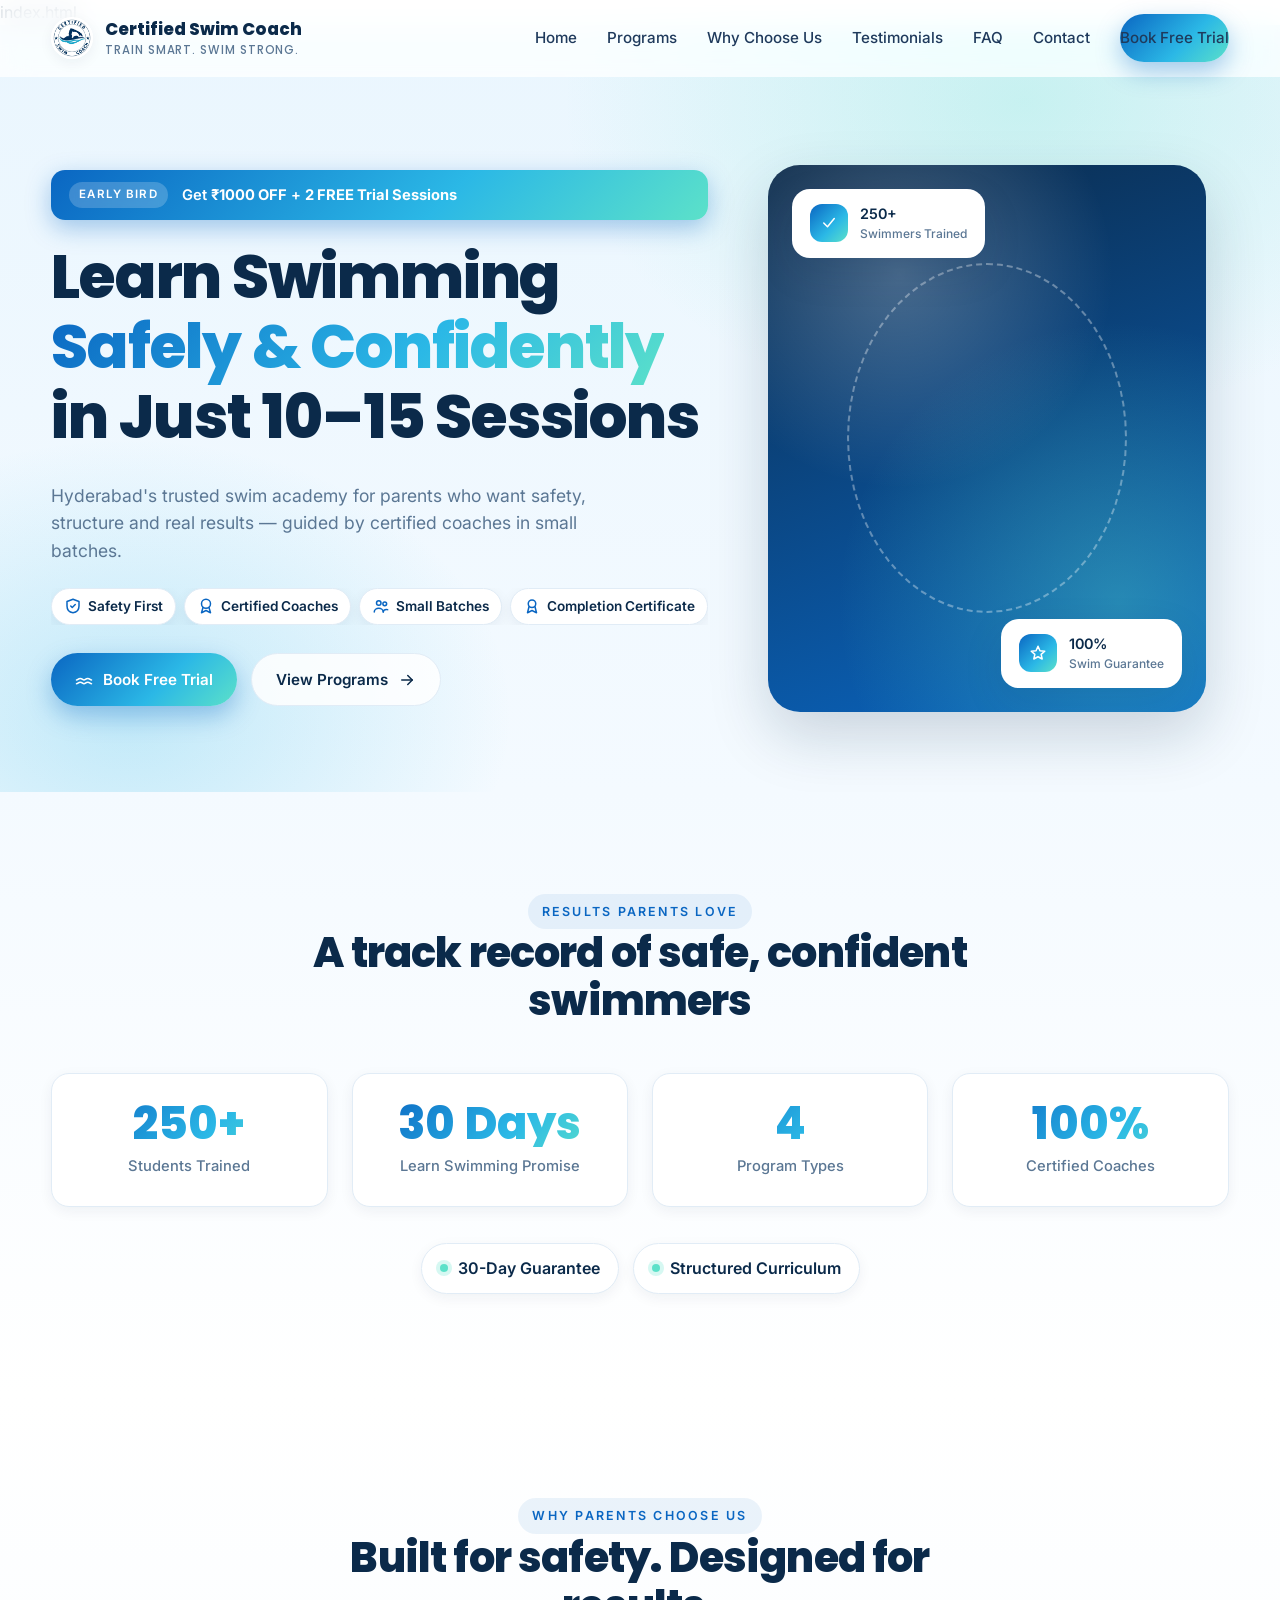
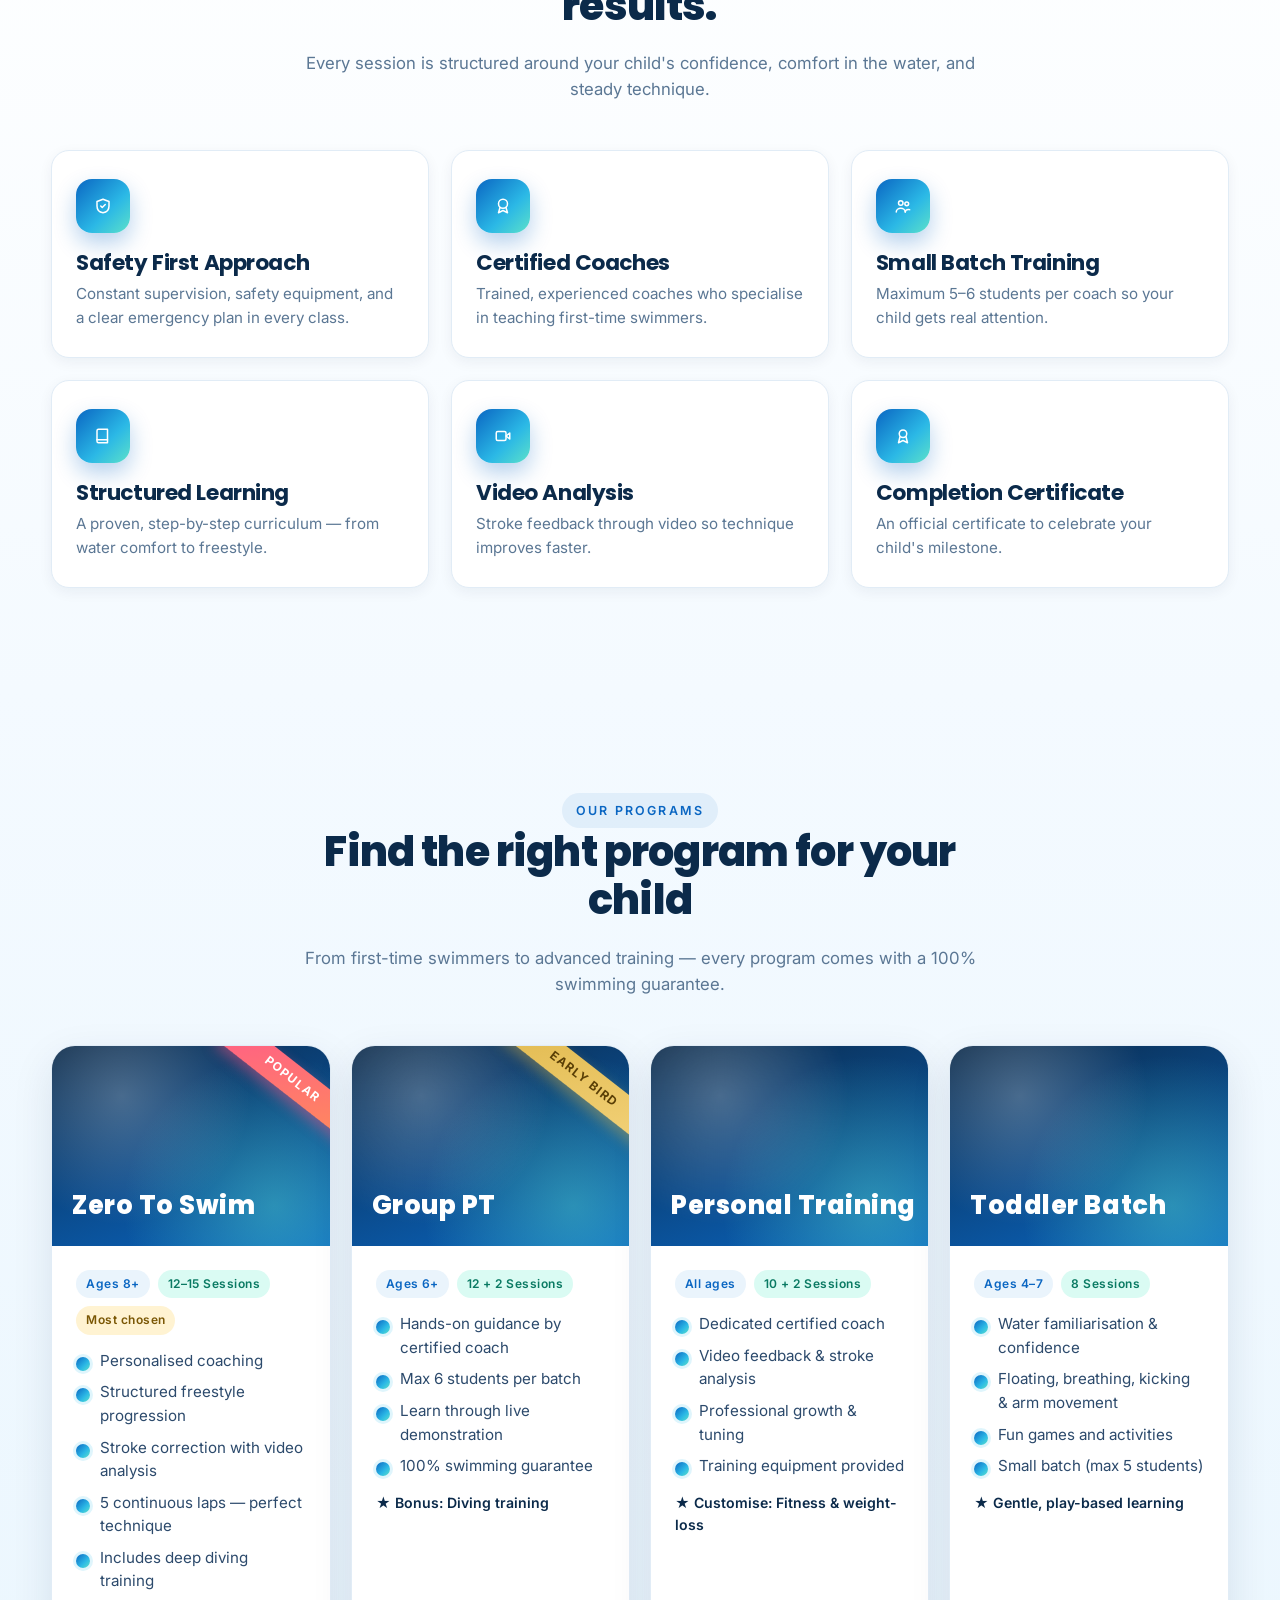
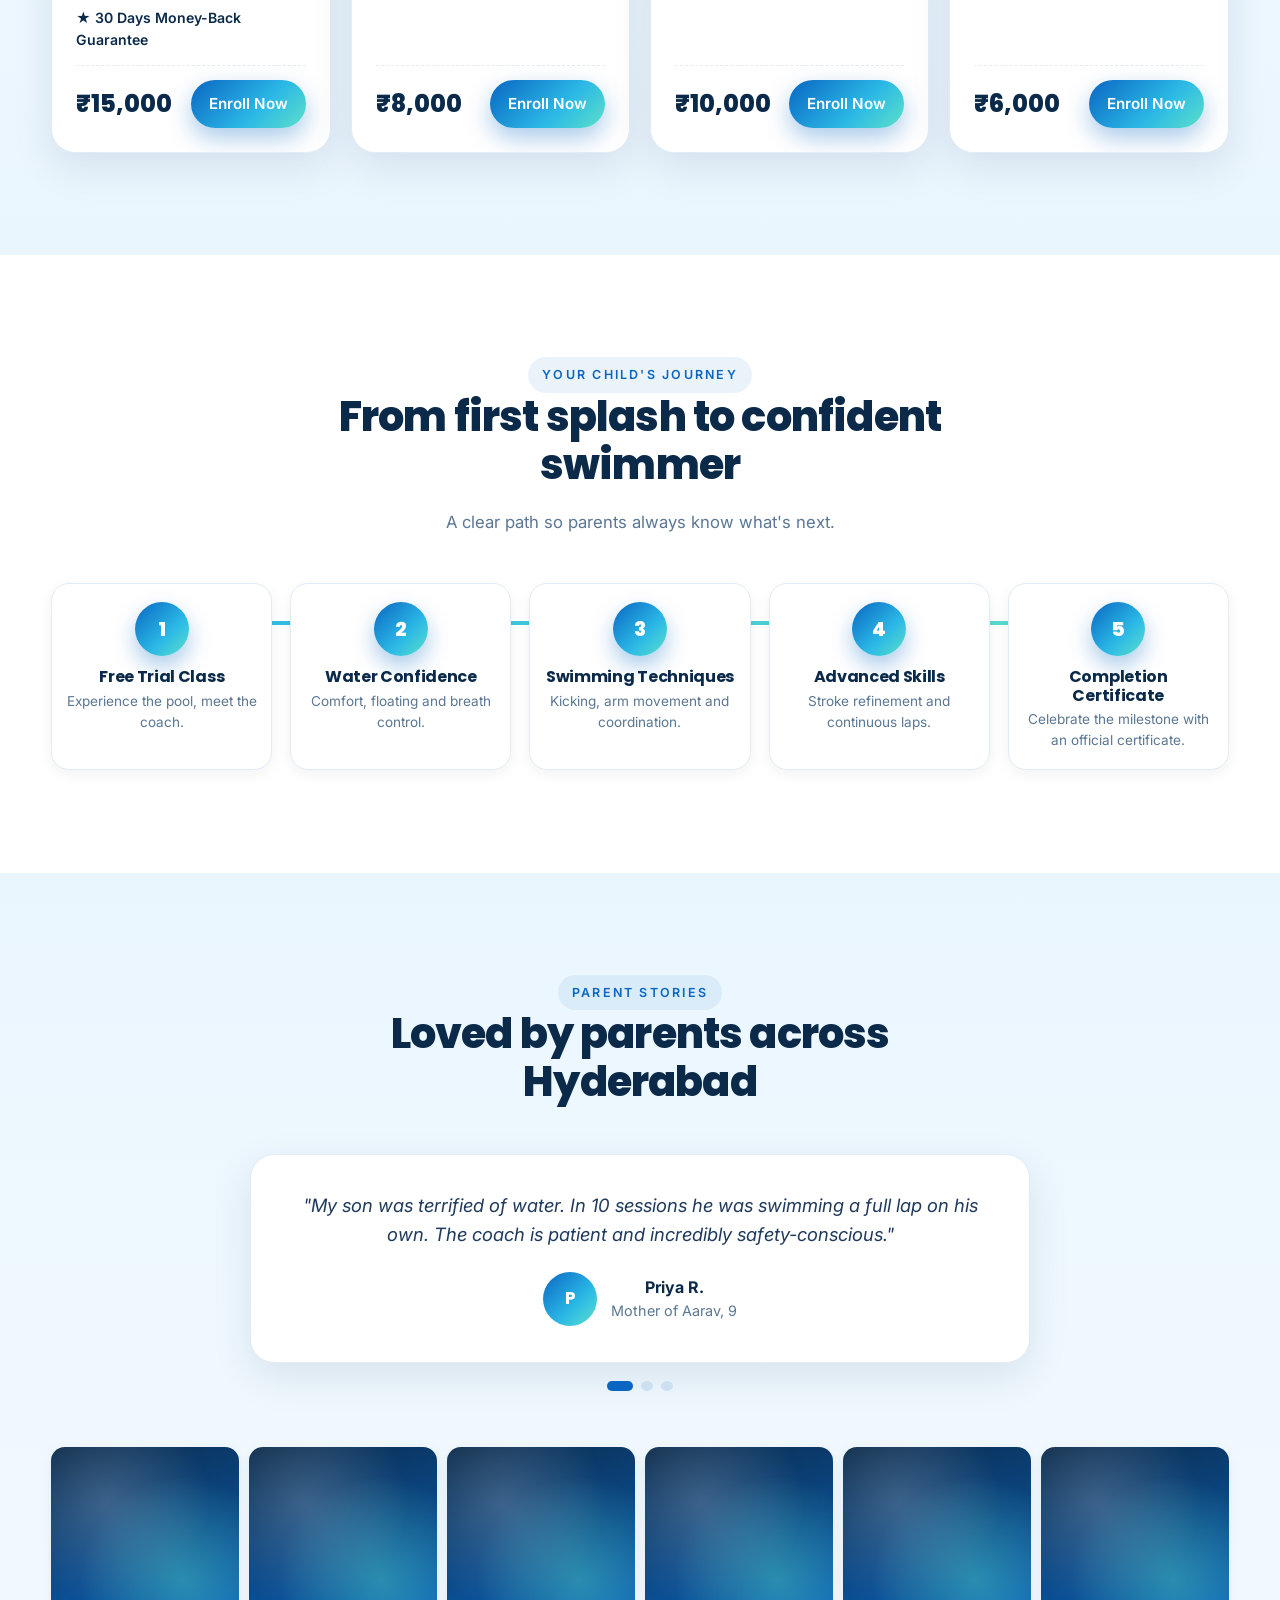
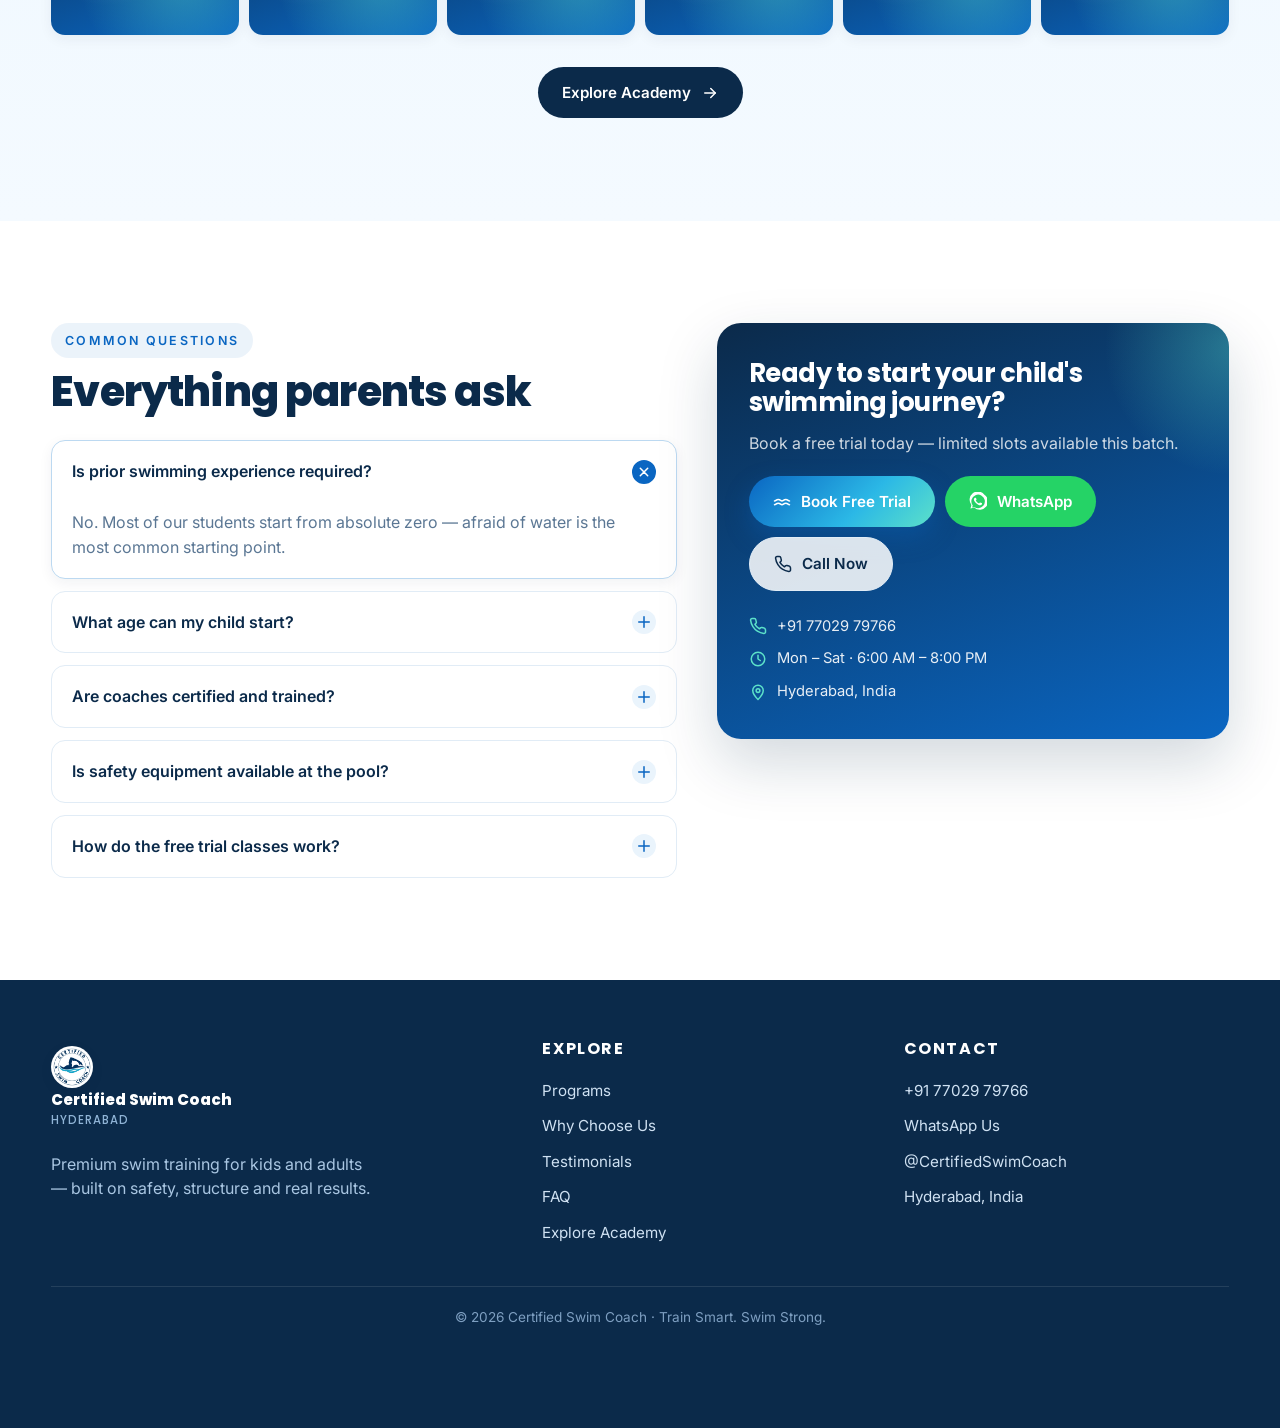
==== commit 7308db07: "updated minimal changes" ====
--- a/index.html
+++ b/index.html
@@ -1,3 +1,5 @@
+index.html
+
 <!DOCTYPE html>
 <html lang="en">
 <head>
@@ -12,6 +14,7 @@
   <link rel="preconnect" href="https://fonts.gstatic.com" crossorigin>
   <link href="https://fonts.googleapis.com/css2?family=Inter:wght@400;500;600;700&family=Poppins:wght@600;700;800;900&display=swap" rel="stylesheet">
   <link rel="stylesheet" href="css/style.css">
+  <link rel="stylesheet" href="https://cdnjs.cloudflare.com/ajax/libs/font-awesome/6.5.2/css/all.min.css">
 </head>
 <body>
 
@@ -19,7 +22,7 @@
     <div class="container nav-inner">
       <a href="#top" class="brand">
         <img src="assets/images/logo.jpeg" alt="Certified Swim Coach logo">
-        <span>Certified Swim Coach<small>Hyderabad</small></span>
+        <span>Certified Swim Coach<small>TRAIN SMART. SWIM STRONG.</small></span>
       </a>
       <nav class="nav-links" aria-label="Primary">
         <a href="#top">Home</a>
@@ -116,9 +119,7 @@
         </div>
       </div>
       <div class="badges reveal">
-        <span class="badge"><span class="dot"></span> Safety First Approach</span>
-        <span class="badge"><span class="dot"></span> Certified Coaches</span>
-        <span class="badge"><span class="dot"></span> Small Batch Training</span>
+        <span class="badge"><span class="dot"></span> 30-Day Guarantee</span>
         <span class="badge"><span class="dot"></span> Structured Curriculum</span>
       </div>
     </div>
@@ -204,8 +205,8 @@
             </ul>
             <p style="margin:0;font-size:.88rem;color:var(--navy);font-weight:600">★ 30 Days Money-Back Guarantee</p>
             <div class="price-row">
-              <div class="price">₹15,000<small>Professional</small></div>
-              <a href="#" data-open-trial class="btn btn-primary" style="padding:12px 18px">Book Trial</a>
+              <div class="price">₹15,000</div>
+              <a href="#" data-open-trial class="btn btn-primary" style="padding:12px 18px">Enroll Now</a>
             </div>
           </div>
         </article>
@@ -225,8 +226,8 @@
             </ul>
             <p style="margin:0;font-size:.88rem;color:var(--navy);font-weight:600">★ Bonus: Diving training</p>
             <div class="price-row">
-              <div class="price">₹8,000<small style="text-decoration:line-through;color:var(--muted)">was ₹10,000</small></div>
-              <a href="#" data-open-trial class="btn btn-primary" style="padding:12px 18px">Book Trial</a>
+              <div class="price">₹8,000</div>
+              <a href="#" data-open-trial class="btn btn-primary" style="padding:12px 18px">Enroll Now</a>
             </div>
           </div>
         </article>
@@ -245,8 +246,8 @@
             </ul>
             <p style="margin:0;font-size:.88rem;color:var(--navy);font-weight:600">★ Customise: Fitness &amp; weight-loss</p>
             <div class="price-row">
-              <div class="price">₹10,000<small>1-on-1 attention</small></div>
-              <a href="#" data-open-trial class="btn btn-primary" style="padding:12px 18px">Book Trial</a>
+              <div class="price">₹10,000</div>
+              <a href="#" data-open-trial class="btn btn-primary" style="padding:12px 18px">Enroll Now</a>
             </div>
           </div>
         </article>
@@ -265,8 +266,8 @@
             </ul>
             <p style="margin:0;font-size:.88rem;color:var(--navy);font-weight:600">★ Gentle, play-based learning</p>
             <div class="price-row">
-              <div class="price">₹6,000<small>Ages 4–7</small></div>
-              <a href="#" data-open-trial class="btn btn-primary" style="padding:12px 18px">Book Trial</a>
+              <div class="price">₹6,000</div>
+              <a href="#" data-open-trial class="btn btn-primary" style="padding:12px 18px">Enroll Now</a>
             </div>
           </div>
         </article>
--- a/css/style.css
+++ b/css/style.css
@@ -412,6 +412,21 @@
   }
 }
 
+.page-hero {
+  background:
+    radial-gradient(60% 70% at 80% 10%, #5ce1c91a, #0000 60%),
+    linear-gradient(#eaf6fe, #f4faff);
+  padding-top: 140px;
+  padding-bottom: 60px;
+  text-align: center;
+}
+
+@media (max-width: 900px) {
+  .page-hero {
+    padding-top: 110px;
+  }
+}
+
 .hero h1 span.accent {
   background: var(--grad-water);
   color: #0000;
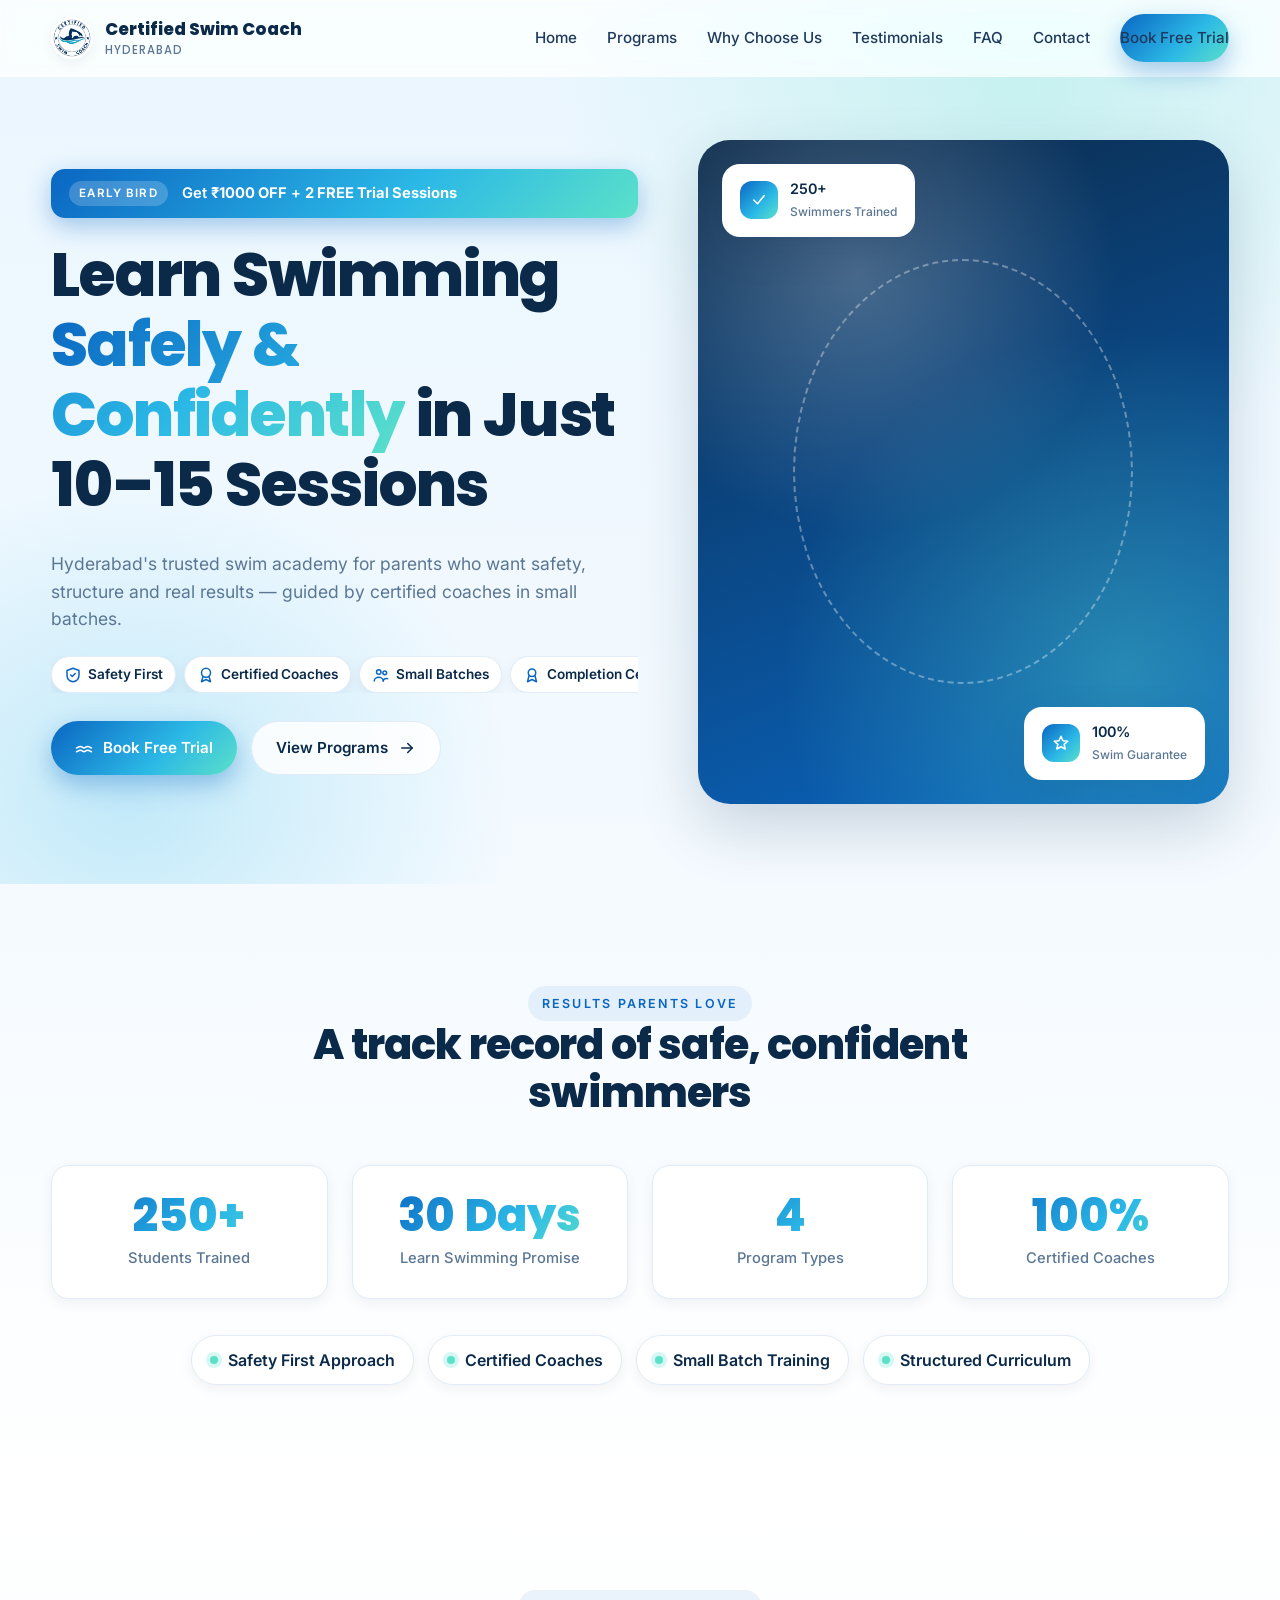
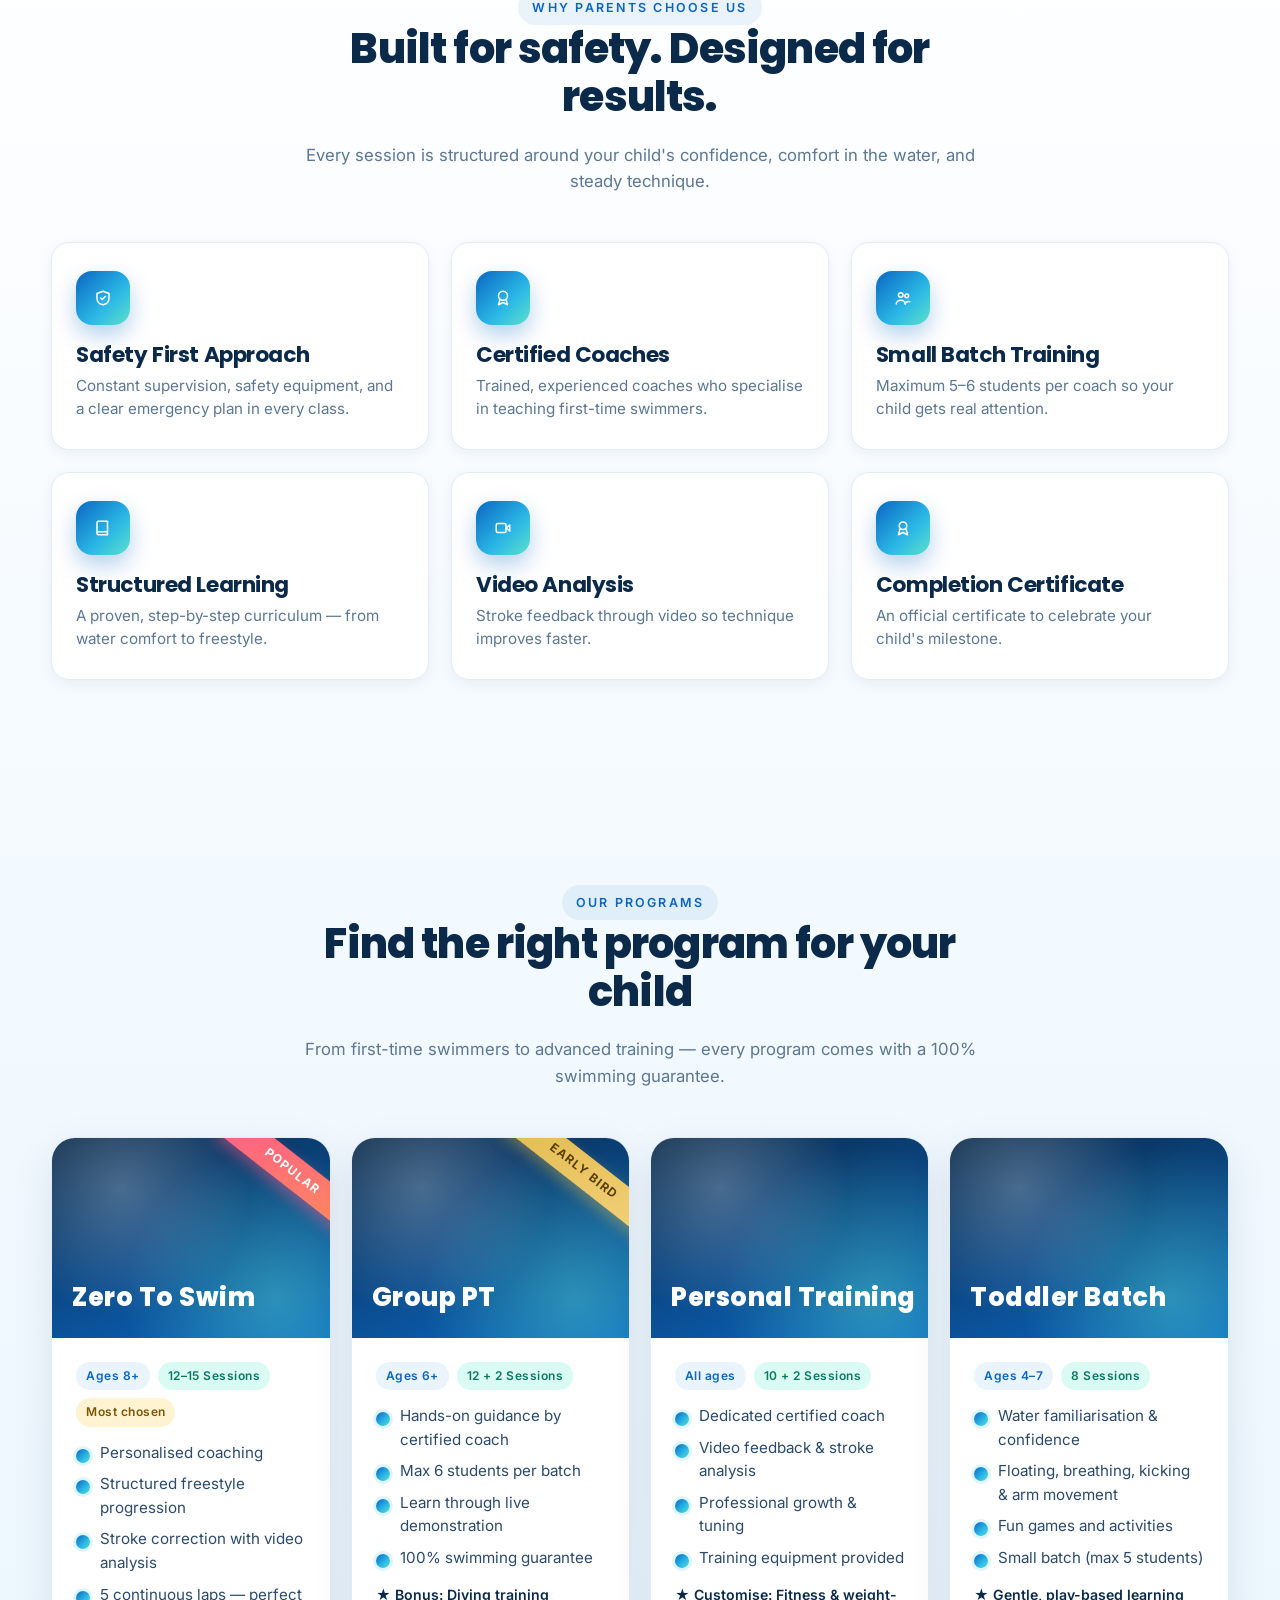
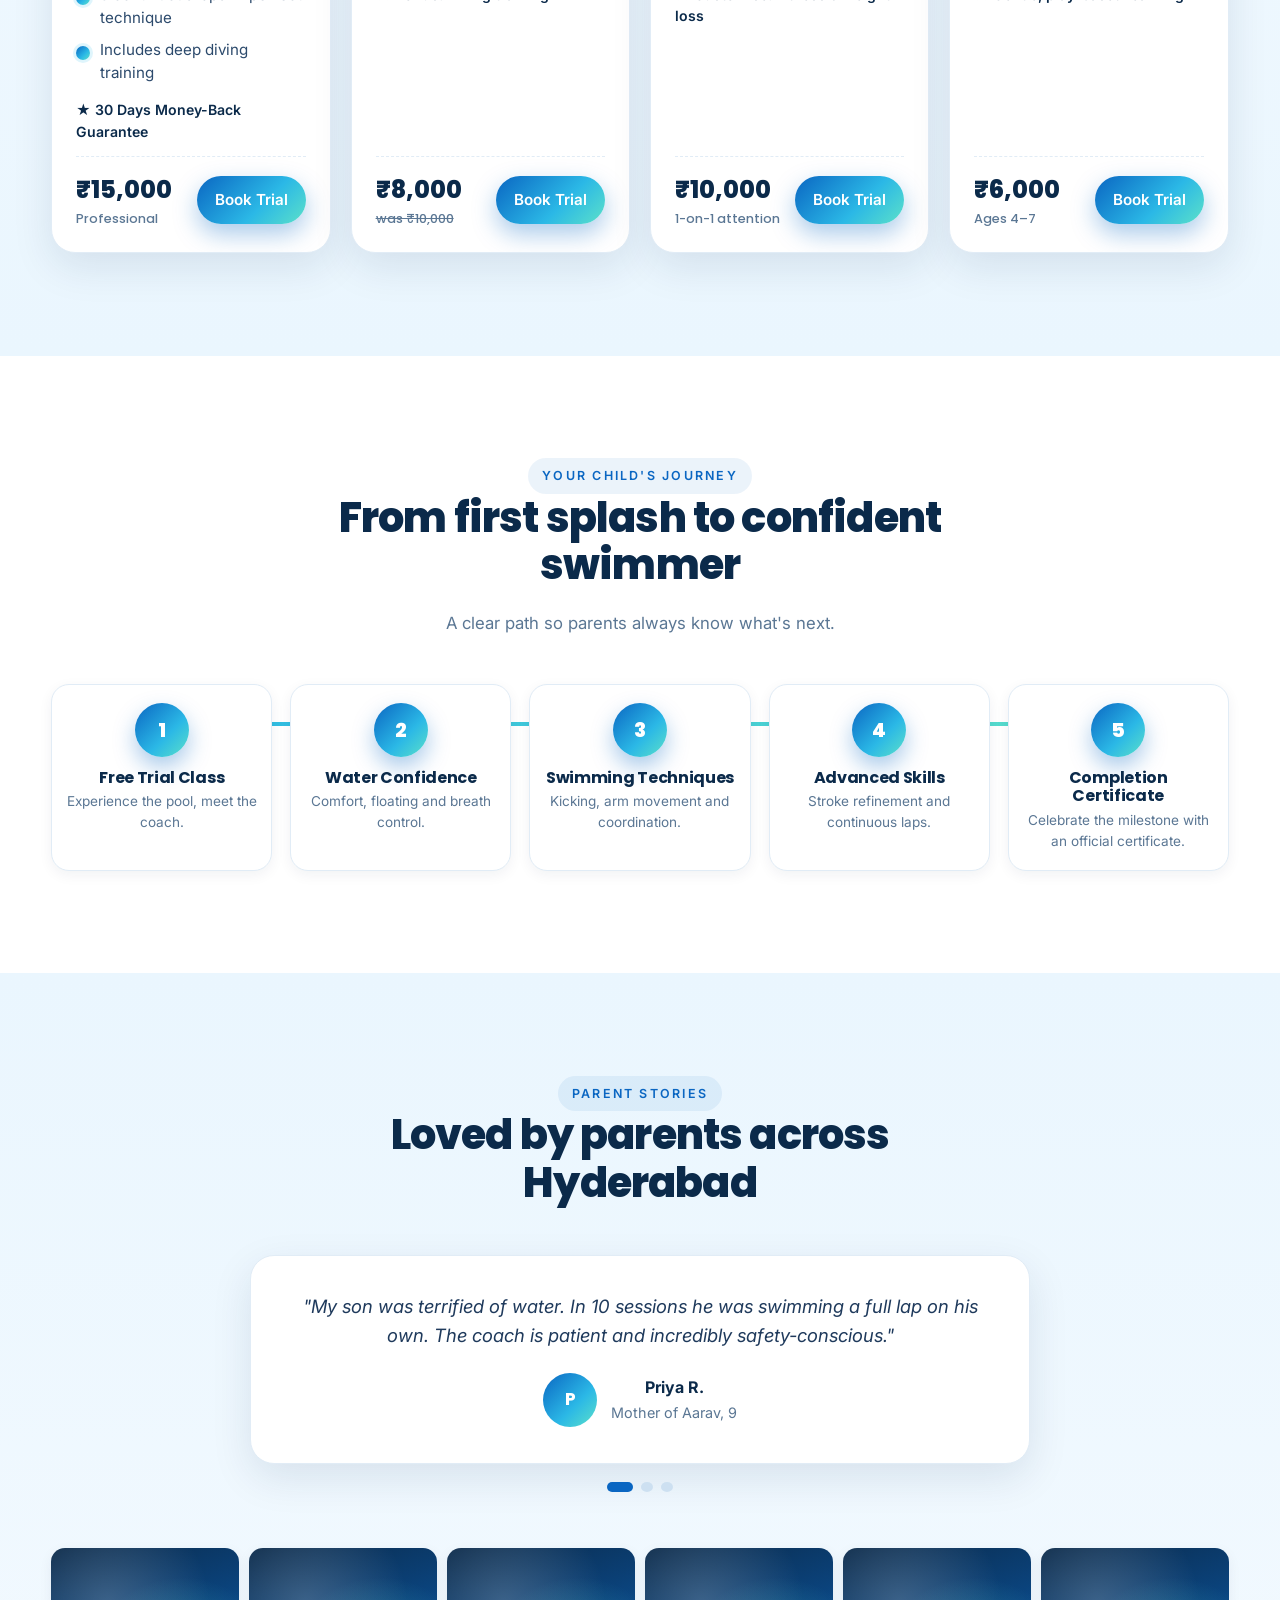
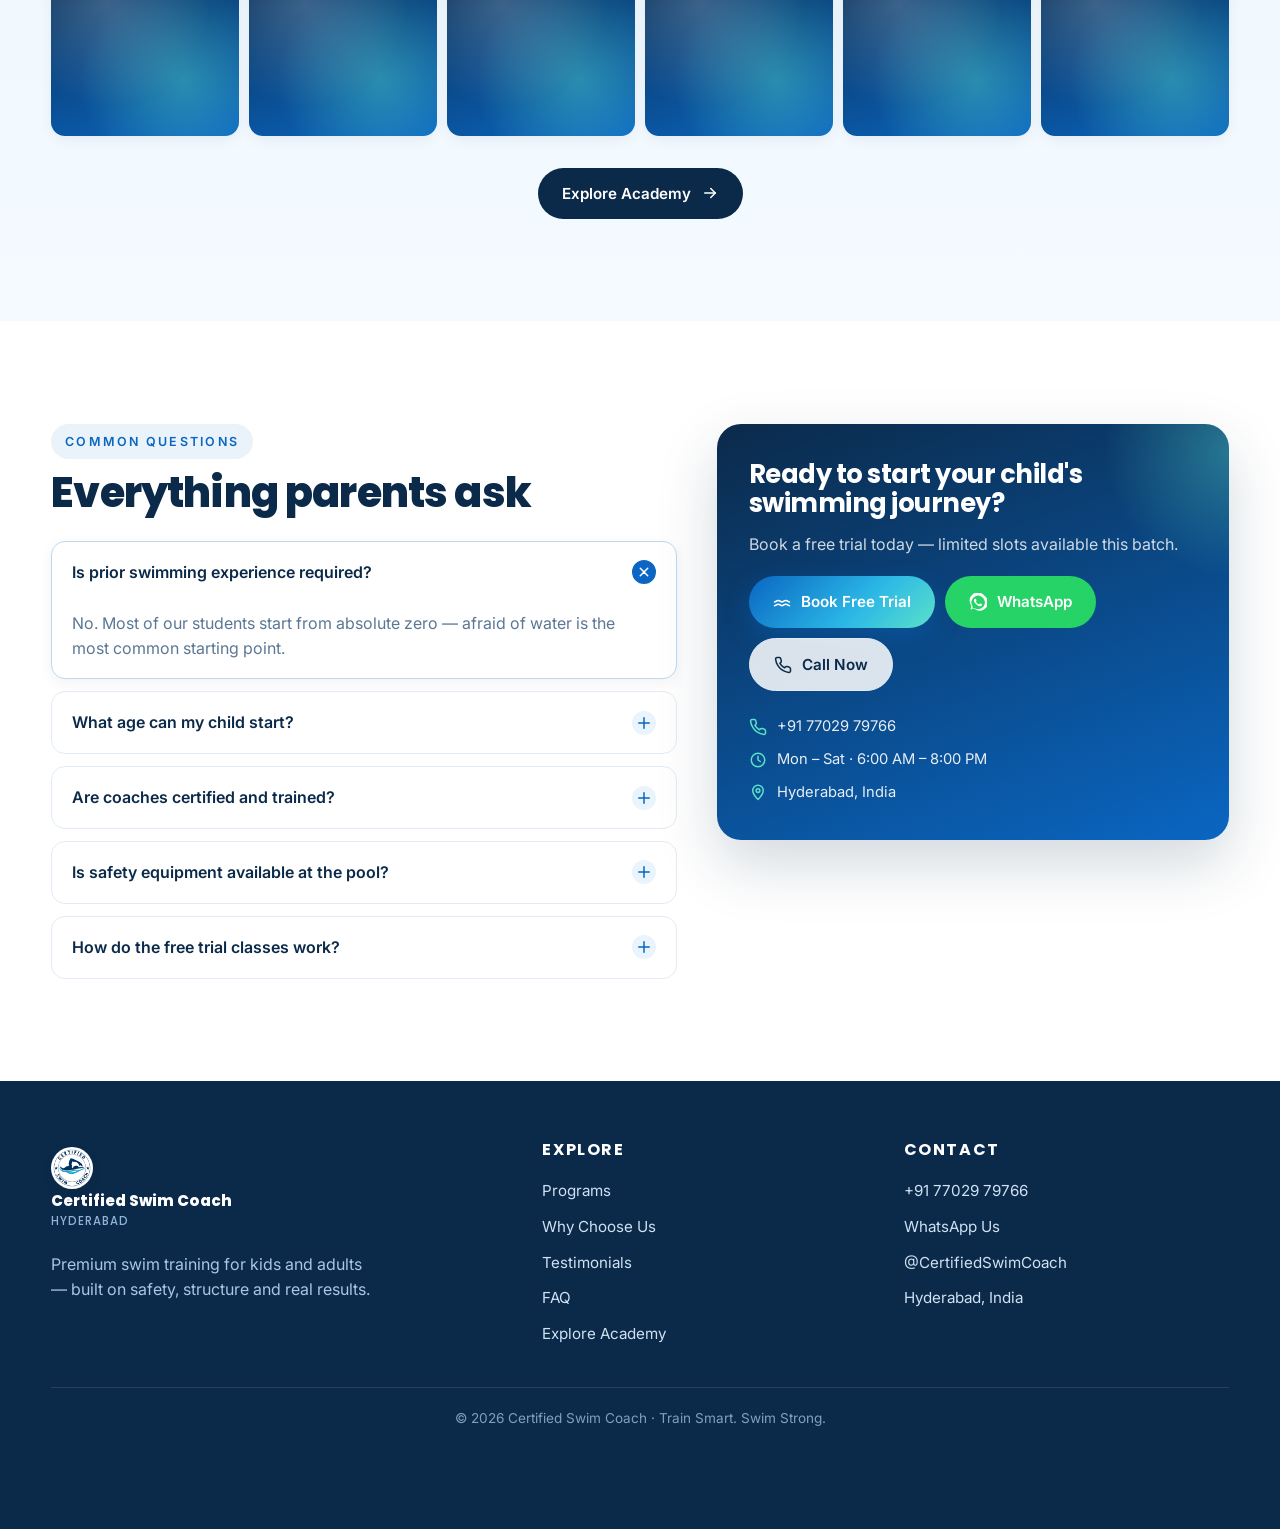
==== commit 8f890e0d: "Fix mobile responsiveness for hero section" ====
--- a/index.html
+++ b/index.html
@@ -1,5 +1,3 @@
-index.html
-
 <!DOCTYPE html>
 <html lang="en">
 <head>
@@ -13,8 +11,7 @@
   <link rel="preconnect" href="https://fonts.googleapis.com">
   <link rel="preconnect" href="https://fonts.gstatic.com" crossorigin>
   <link href="https://fonts.googleapis.com/css2?family=Inter:wght@400;500;600;700&family=Poppins:wght@600;700;800;900&display=swap" rel="stylesheet">
-  <link rel="stylesheet" href="css/style.css">
-  <link rel="stylesheet" href="https://cdnjs.cloudflare.com/ajax/libs/font-awesome/6.5.2/css/all.min.css">
+  <link rel="stylesheet" href="css/style.css?v=2">
 </head>
 <body>
 
@@ -22,7 +19,7 @@
     <div class="container nav-inner">
       <a href="#top" class="brand">
         <img src="assets/images/logo.jpeg" alt="Certified Swim Coach logo">
-        <span>Certified Swim Coach<small>TRAIN SMART. SWIM STRONG.</small></span>
+        <span>Certified Swim Coach<small>Hyderabad</small></span>
       </a>
       <nav class="nav-links" aria-label="Primary">
         <a href="#top">Home</a>
@@ -119,7 +116,9 @@
         </div>
       </div>
       <div class="badges reveal">
-        <span class="badge"><span class="dot"></span> 30-Day Guarantee</span>
+        <span class="badge"><span class="dot"></span> Safety First Approach</span>
+        <span class="badge"><span class="dot"></span> Certified Coaches</span>
+        <span class="badge"><span class="dot"></span> Small Batch Training</span>
         <span class="badge"><span class="dot"></span> Structured Curriculum</span>
       </div>
     </div>
@@ -205,8 +204,8 @@
             </ul>
             <p style="margin:0;font-size:.88rem;color:var(--navy);font-weight:600">★ 30 Days Money-Back Guarantee</p>
             <div class="price-row">
-              <div class="price">₹15,000</div>
-              <a href="#" data-open-trial class="btn btn-primary" style="padding:12px 18px">Enroll Now</a>
+              <div class="price">₹15,000<small>Professional</small></div>
+              <a href="#" data-open-trial class="btn btn-primary" style="padding:12px 18px">Book Trial</a>
             </div>
           </div>
         </article>
@@ -226,8 +225,8 @@
             </ul>
             <p style="margin:0;font-size:.88rem;color:var(--navy);font-weight:600">★ Bonus: Diving training</p>
             <div class="price-row">
-              <div class="price">₹8,000</div>
-              <a href="#" data-open-trial class="btn btn-primary" style="padding:12px 18px">Enroll Now</a>
+              <div class="price">₹8,000<small style="text-decoration:line-through;color:var(--muted)">was ₹10,000</small></div>
+              <a href="#" data-open-trial class="btn btn-primary" style="padding:12px 18px">Book Trial</a>
             </div>
           </div>
         </article>
@@ -246,8 +245,8 @@
             </ul>
             <p style="margin:0;font-size:.88rem;color:var(--navy);font-weight:600">★ Customise: Fitness &amp; weight-loss</p>
             <div class="price-row">
-              <div class="price">₹10,000</div>
-              <a href="#" data-open-trial class="btn btn-primary" style="padding:12px 18px">Enroll Now</a>
+              <div class="price">₹10,000<small>1-on-1 attention</small></div>
+              <a href="#" data-open-trial class="btn btn-primary" style="padding:12px 18px">Book Trial</a>
             </div>
           </div>
         </article>
@@ -266,8 +265,8 @@
             </ul>
             <p style="margin:0;font-size:.88rem;color:var(--navy);font-weight:600">★ Gentle, play-based learning</p>
             <div class="price-row">
-              <div class="price">₹6,000</div>
-              <a href="#" data-open-trial class="btn btn-primary" style="padding:12px 18px">Enroll Now</a>
+              <div class="price">₹6,000<small>Ages 4–7</small></div>
+              <a href="#" data-open-trial class="btn btn-primary" style="padding:12px 18px">Book Trial</a>
             </div>
           </div>
         </article>
--- a/css/style.css
+++ b/css/style.css
@@ -401,6 +401,10 @@
   display: grid;
 }
 
+.hero-grid > * {
+  min-width: 0;
+}
+
 @media (max-width: 900px) {
   .hero-grid {
     grid-template-columns: 1fr;
@@ -442,11 +446,11 @@
 .hero-trust {
   -webkit-overflow-scrolling: touch;
   scrollbar-width: none;
+  overflow-x: auto;
   flex-wrap: nowrap;
   gap: 8px;
   margin: 24px 0 28px;
   display: flex;
-  overflow-x: auto;
 }
 
 .hero-trust::-webkit-scrollbar {
@@ -484,6 +488,7 @@
   font-size: 0.92rem;
   font-weight: 600;
   display: flex;
+  flex-wrap: wrap;
   box-shadow: 0 8px 24px #0a66c259;
 }
 
@@ -1950,4 +1955,4 @@
   display: grid;
   justify-items: center;
   text-align: center;
-}+}
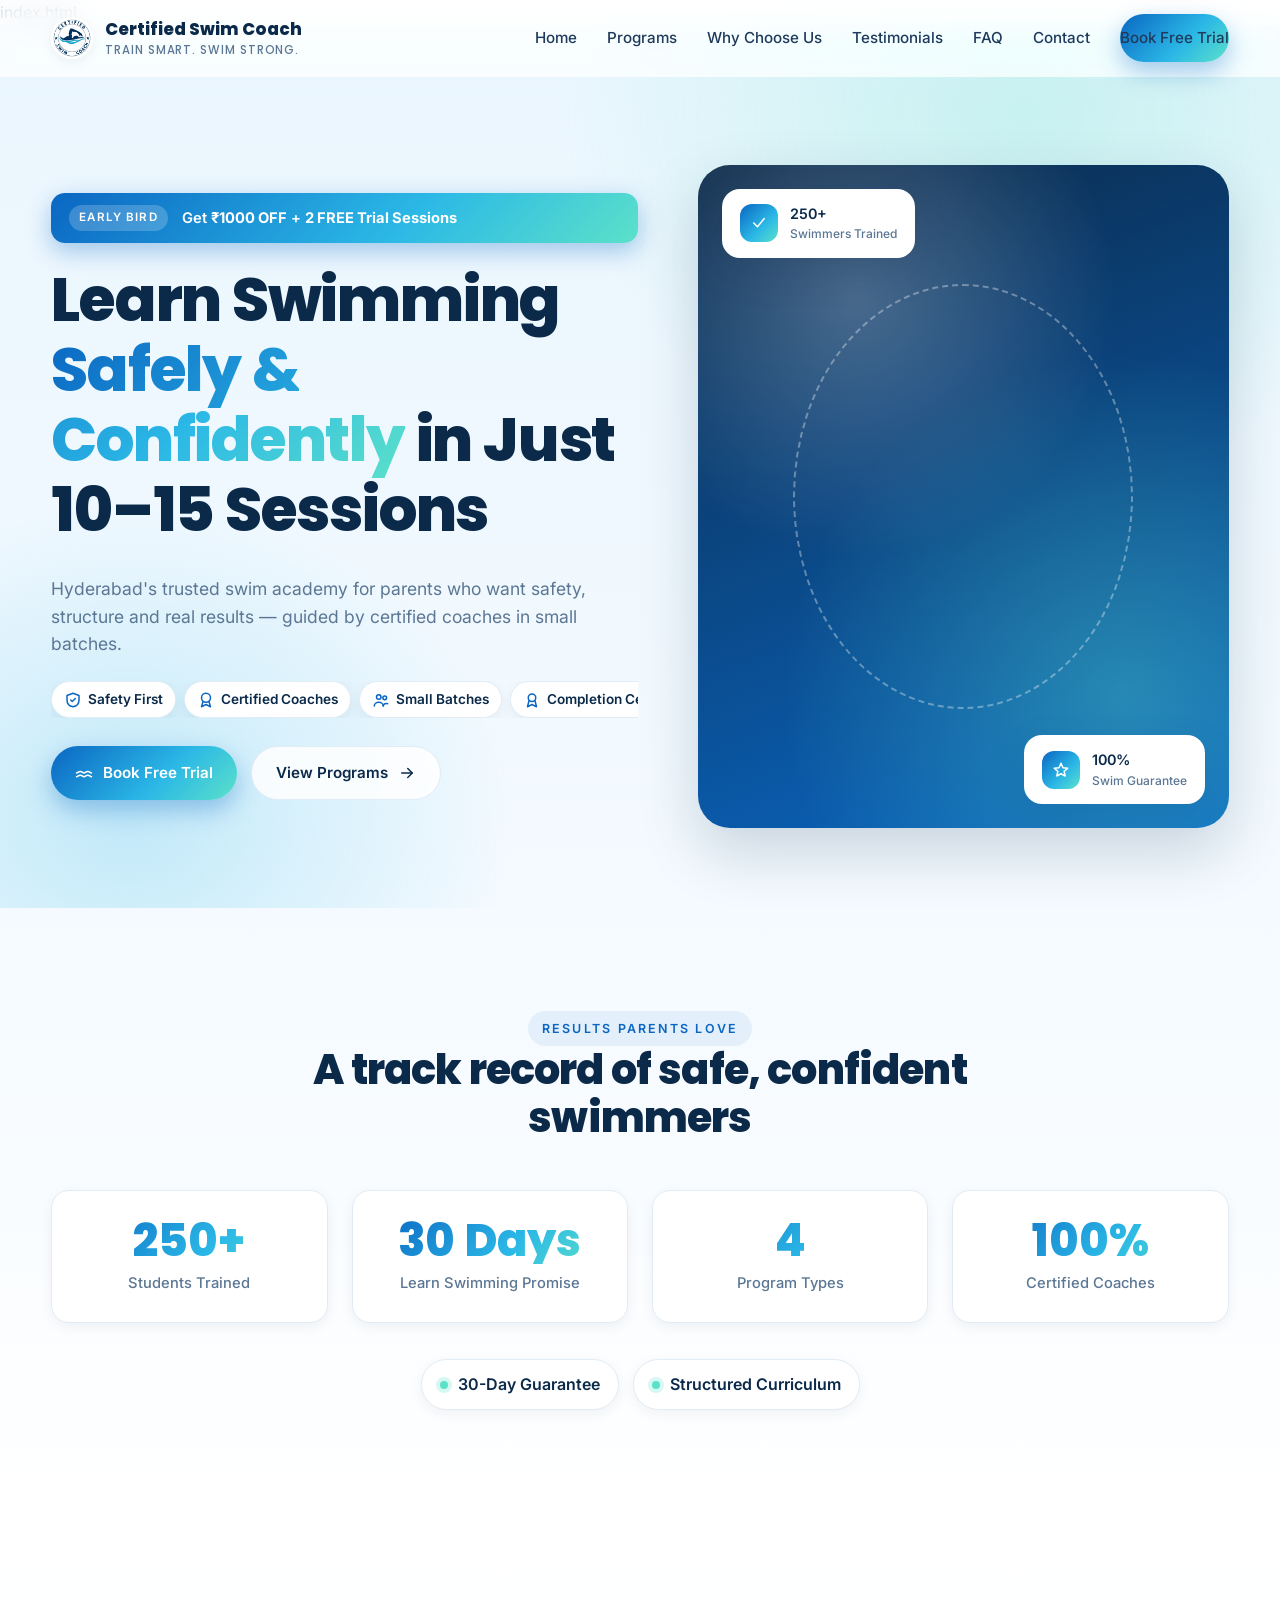
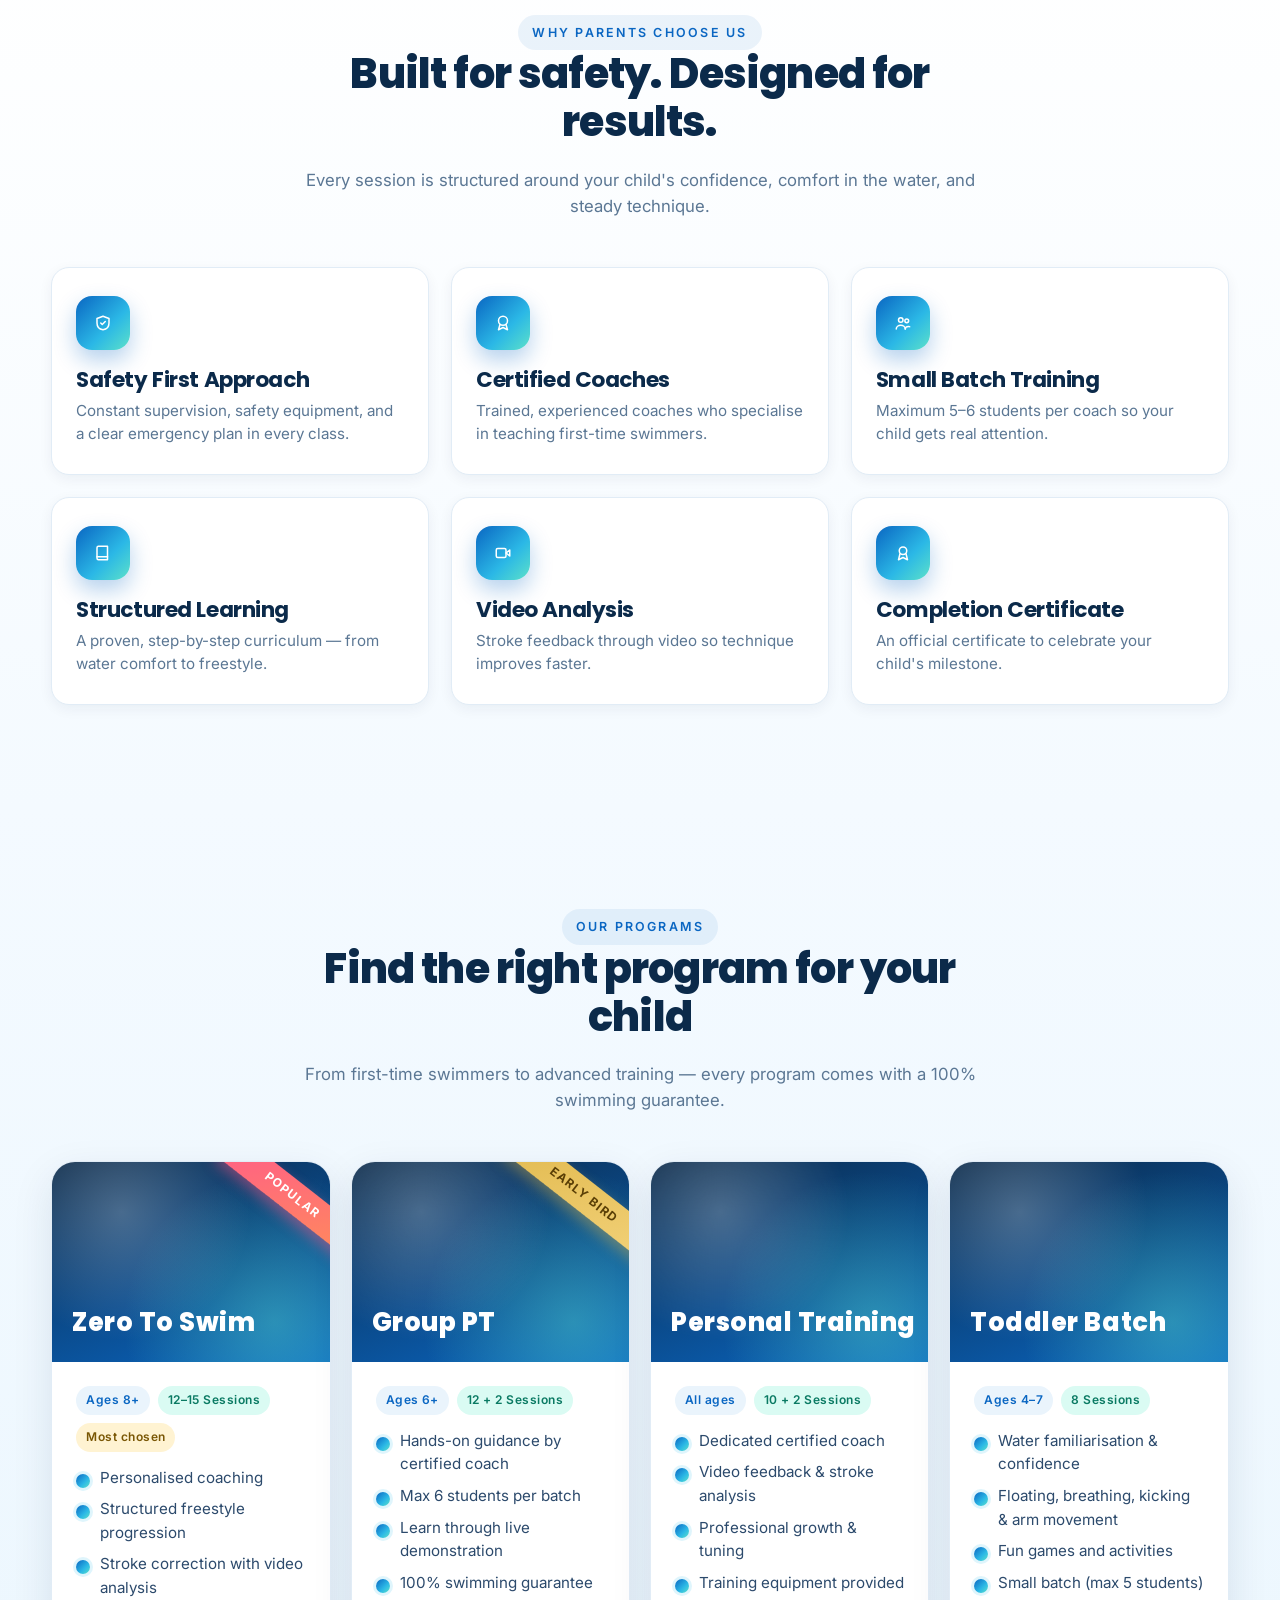
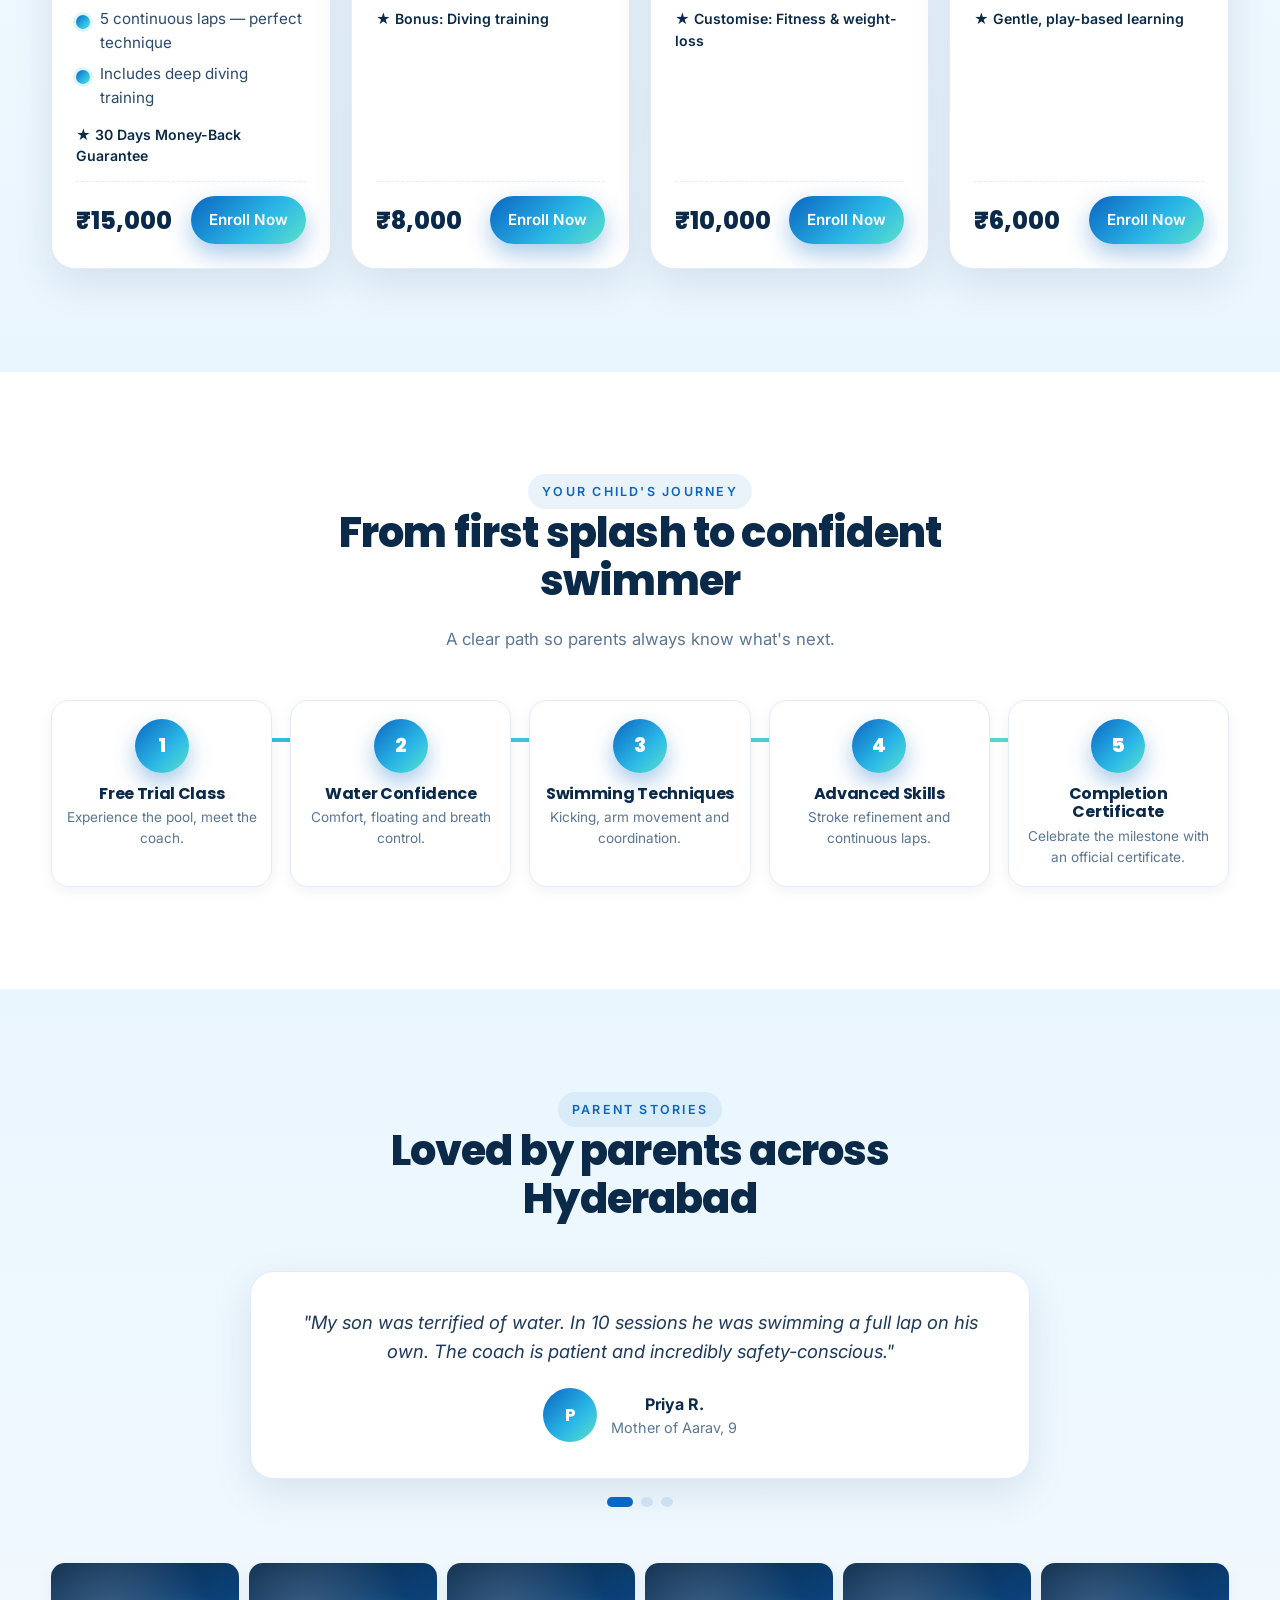
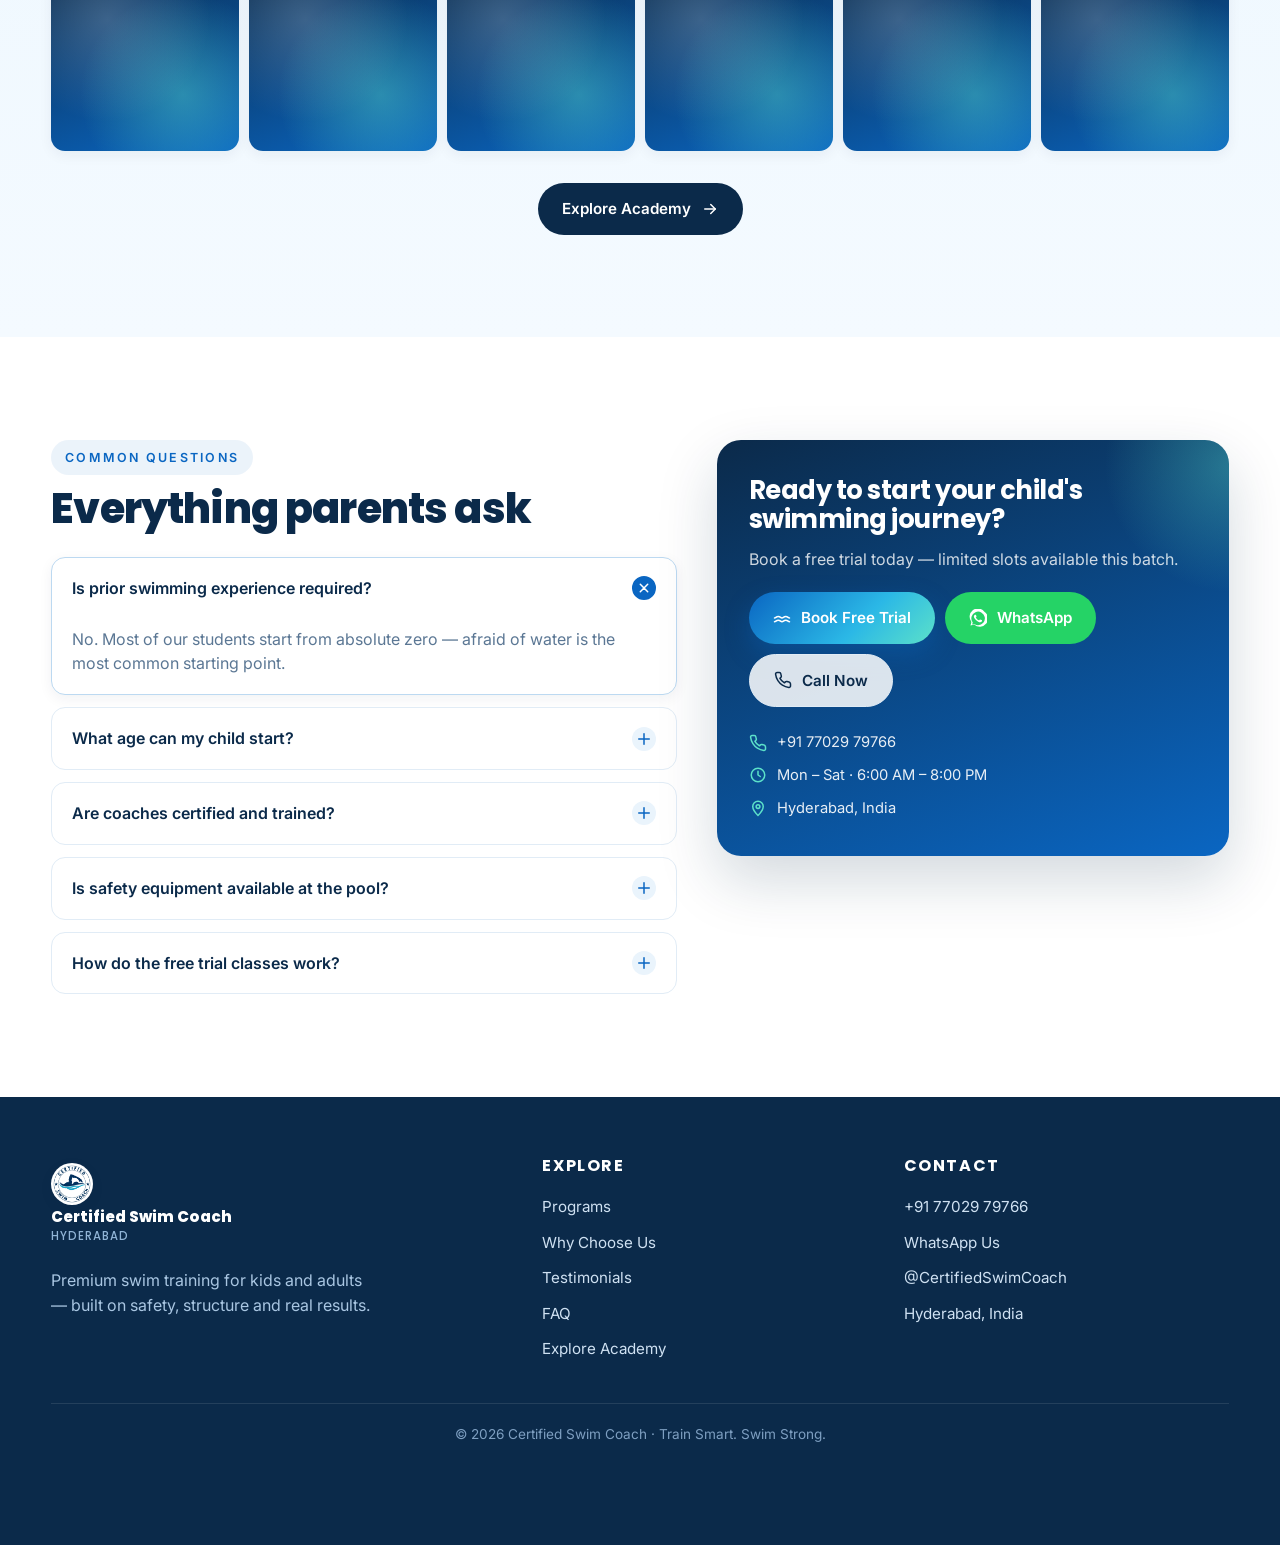
==== commit bc9d119e: "Resolve merge conflict" ====
--- a/index.html
+++ b/index.html
@@ -1,3 +1,5 @@
+index.html
+
 <!DOCTYPE html>
 <html lang="en">
 <head>
@@ -12,6 +14,7 @@
   <link rel="preconnect" href="https://fonts.gstatic.com" crossorigin>
   <link href="https://fonts.googleapis.com/css2?family=Inter:wght@400;500;600;700&family=Poppins:wght@600;700;800;900&display=swap" rel="stylesheet">
   <link rel="stylesheet" href="css/style.css?v=2">
+  <link rel="stylesheet" href="https://cdnjs.cloudflare.com/ajax/libs/font-awesome/6.5.2/css/all.min.css">
 </head>
 <body>
 
@@ -19,7 +22,7 @@
     <div class="container nav-inner">
       <a href="#top" class="brand">
         <img src="assets/images/logo.jpeg" alt="Certified Swim Coach logo">
-        <span>Certified Swim Coach<small>Hyderabad</small></span>
+        <span>Certified Swim Coach<small>TRAIN SMART. SWIM STRONG.</small></span>
       </a>
       <nav class="nav-links" aria-label="Primary">
         <a href="#top">Home</a>
@@ -116,9 +119,7 @@
         </div>
       </div>
       <div class="badges reveal">
-        <span class="badge"><span class="dot"></span> Safety First Approach</span>
-        <span class="badge"><span class="dot"></span> Certified Coaches</span>
-        <span class="badge"><span class="dot"></span> Small Batch Training</span>
+        <span class="badge"><span class="dot"></span> 30-Day Guarantee</span>
         <span class="badge"><span class="dot"></span> Structured Curriculum</span>
       </div>
     </div>
@@ -204,8 +205,8 @@
             </ul>
             <p style="margin:0;font-size:.88rem;color:var(--navy);font-weight:600">★ 30 Days Money-Back Guarantee</p>
             <div class="price-row">
-              <div class="price">₹15,000<small>Professional</small></div>
-              <a href="#" data-open-trial class="btn btn-primary" style="padding:12px 18px">Book Trial</a>
+              <div class="price">₹15,000</div>
+              <a href="#" data-open-trial class="btn btn-primary" style="padding:12px 18px">Enroll Now</a>
             </div>
           </div>
         </article>
@@ -225,8 +226,8 @@
             </ul>
             <p style="margin:0;font-size:.88rem;color:var(--navy);font-weight:600">★ Bonus: Diving training</p>
             <div class="price-row">
-              <div class="price">₹8,000<small style="text-decoration:line-through;color:var(--muted)">was ₹10,000</small></div>
-              <a href="#" data-open-trial class="btn btn-primary" style="padding:12px 18px">Book Trial</a>
+              <div class="price">₹8,000</div>
+              <a href="#" data-open-trial class="btn btn-primary" style="padding:12px 18px">Enroll Now</a>
             </div>
           </div>
         </article>
@@ -245,8 +246,8 @@
             </ul>
             <p style="margin:0;font-size:.88rem;color:var(--navy);font-weight:600">★ Customise: Fitness &amp; weight-loss</p>
             <div class="price-row">
-              <div class="price">₹10,000<small>1-on-1 attention</small></div>
-              <a href="#" data-open-trial class="btn btn-primary" style="padding:12px 18px">Book Trial</a>
+              <div class="price">₹10,000</div>
+              <a href="#" data-open-trial class="btn btn-primary" style="padding:12px 18px">Enroll Now</a>
             </div>
           </div>
         </article>
@@ -265,8 +266,8 @@
             </ul>
             <p style="margin:0;font-size:.88rem;color:var(--navy);font-weight:600">★ Gentle, play-based learning</p>
             <div class="price-row">
-              <div class="price">₹6,000<small>Ages 4–7</small></div>
-              <a href="#" data-open-trial class="btn btn-primary" style="padding:12px 18px">Book Trial</a>
+              <div class="price">₹6,000</div>
+              <a href="#" data-open-trial class="btn btn-primary" style="padding:12px 18px">Enroll Now</a>
             </div>
           </div>
         </article>
